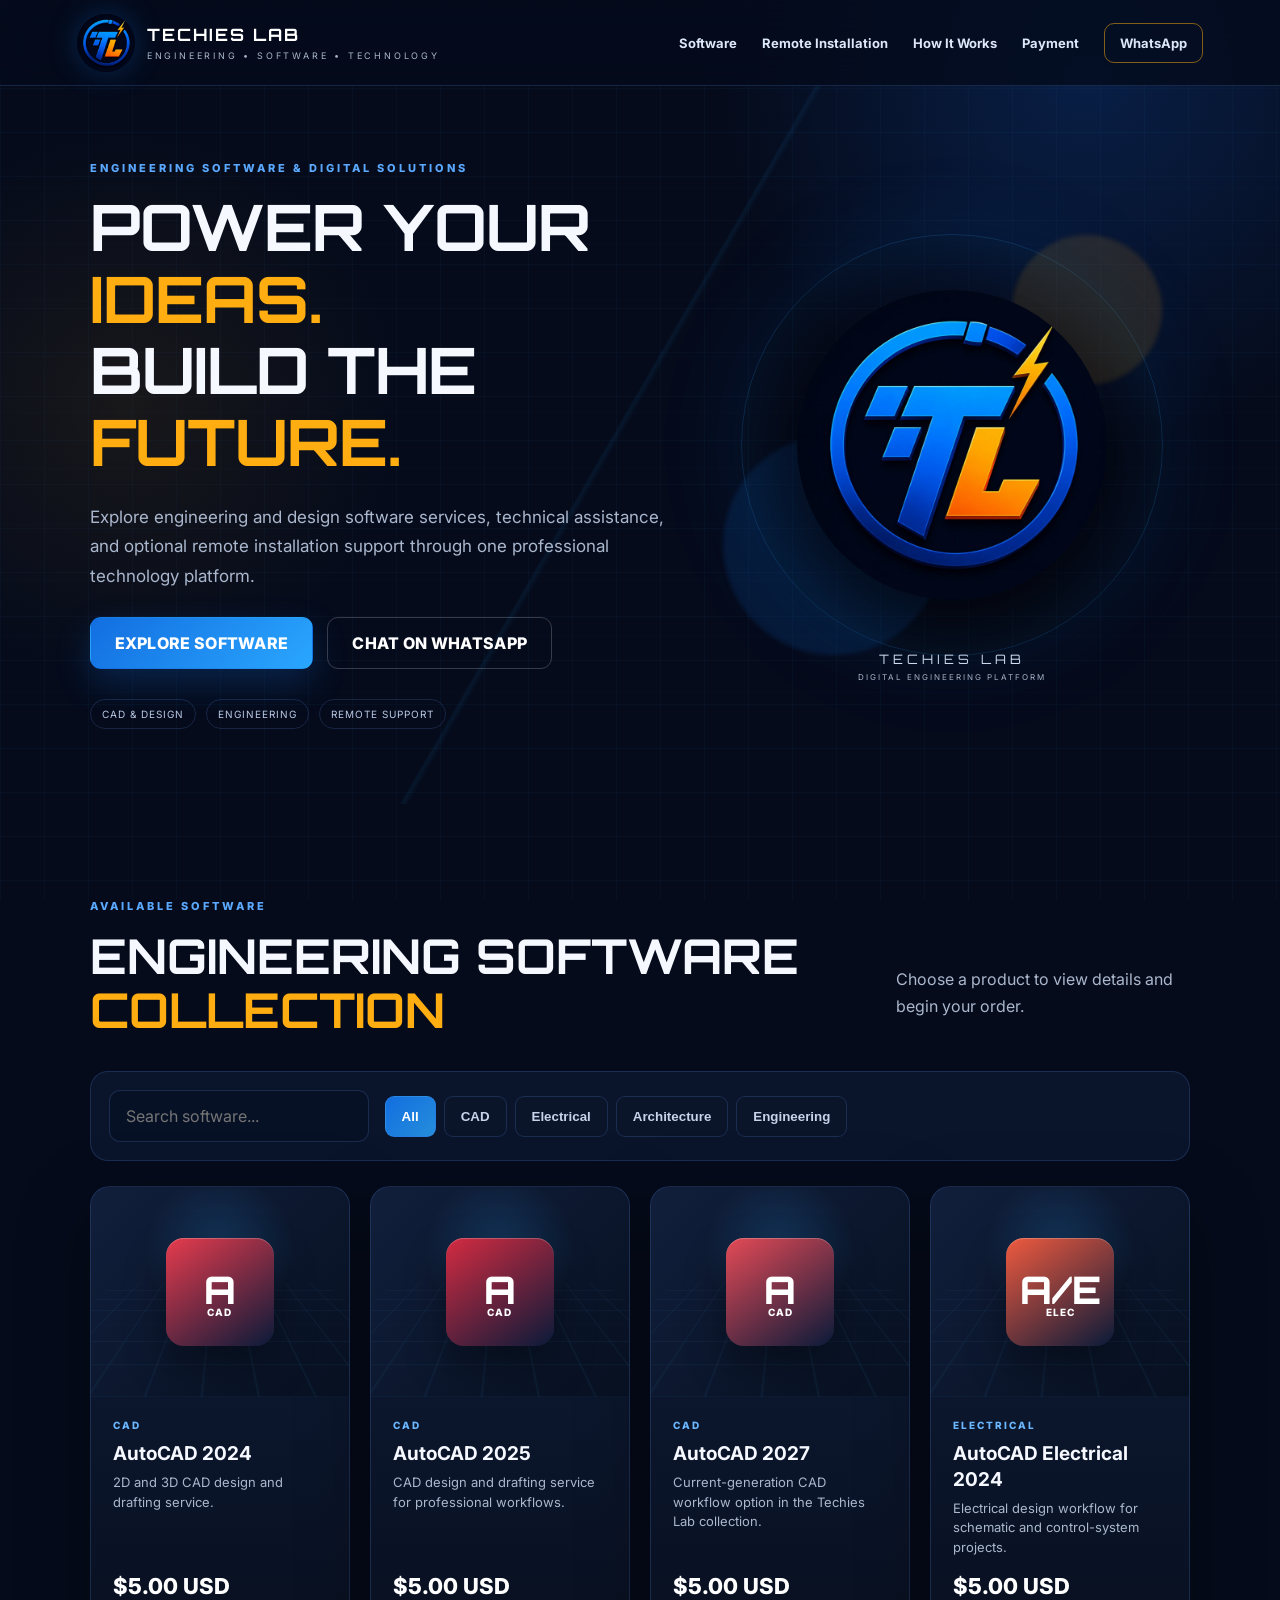
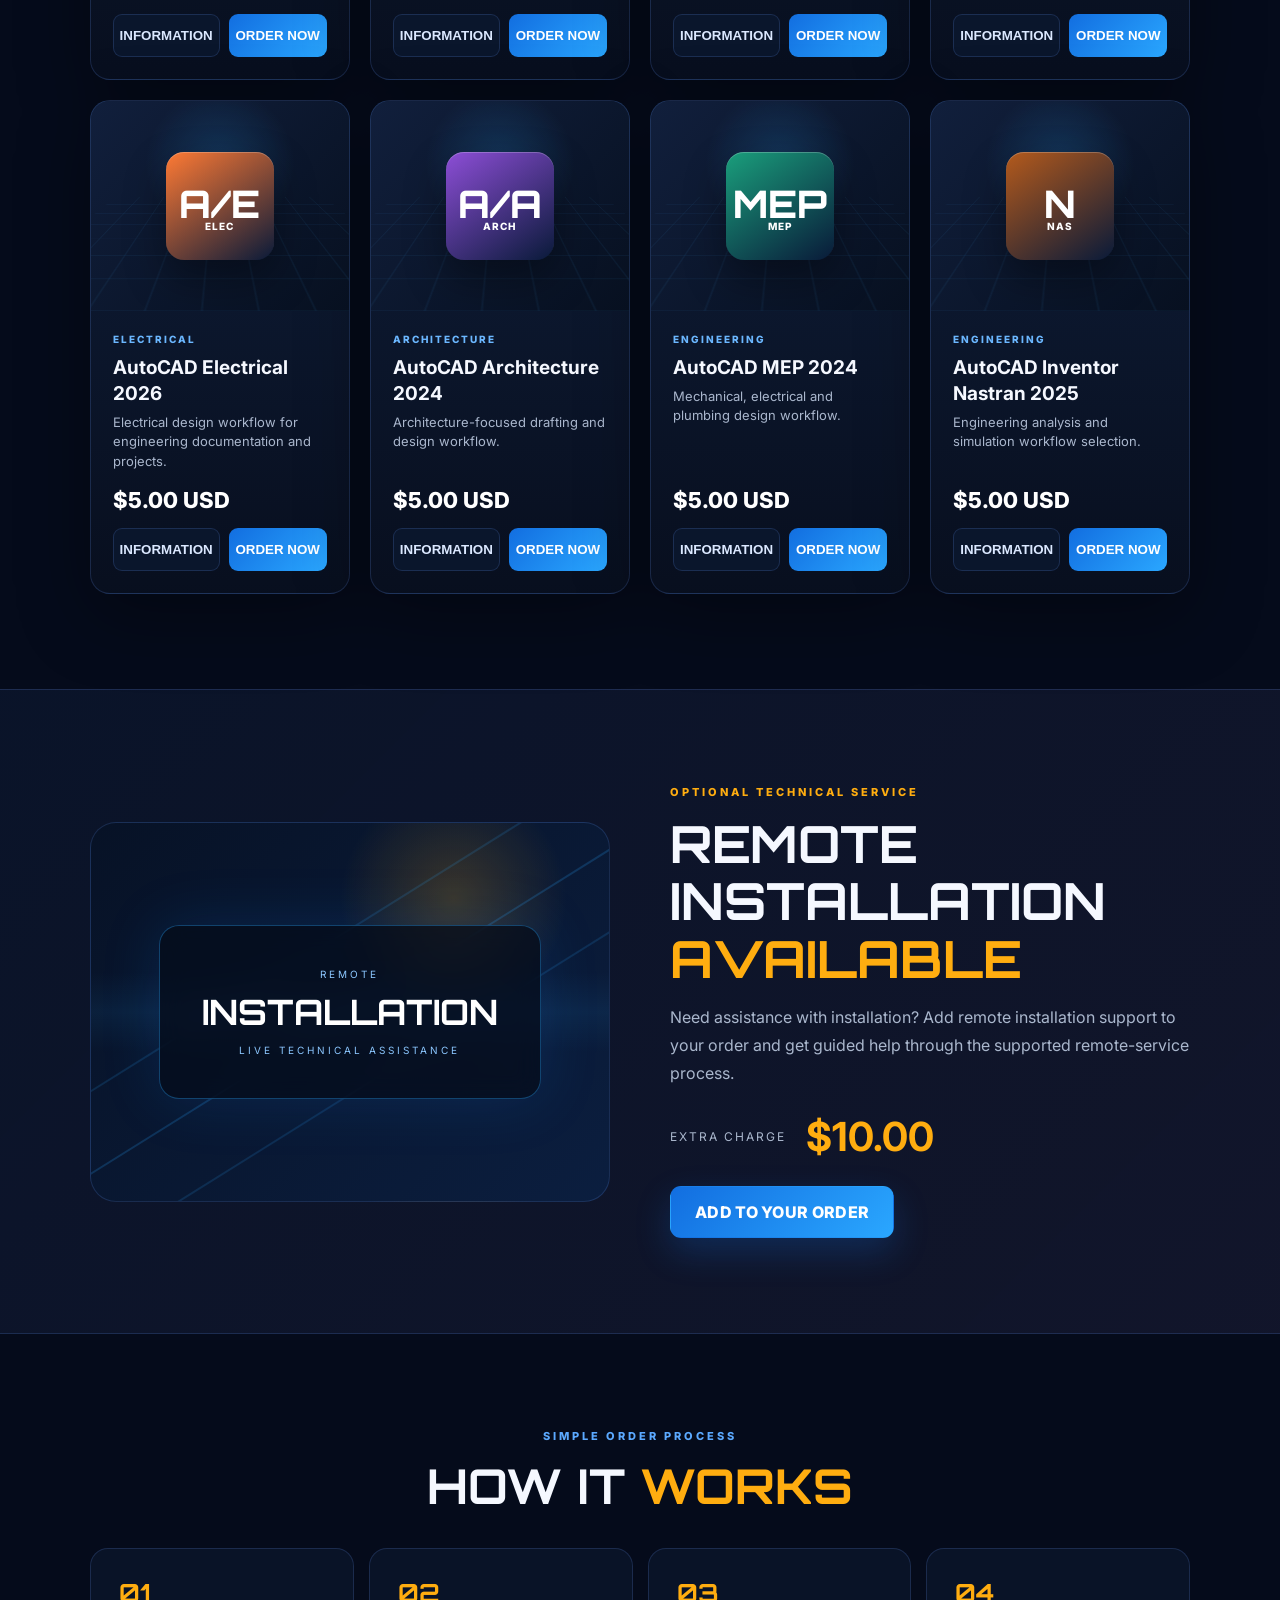
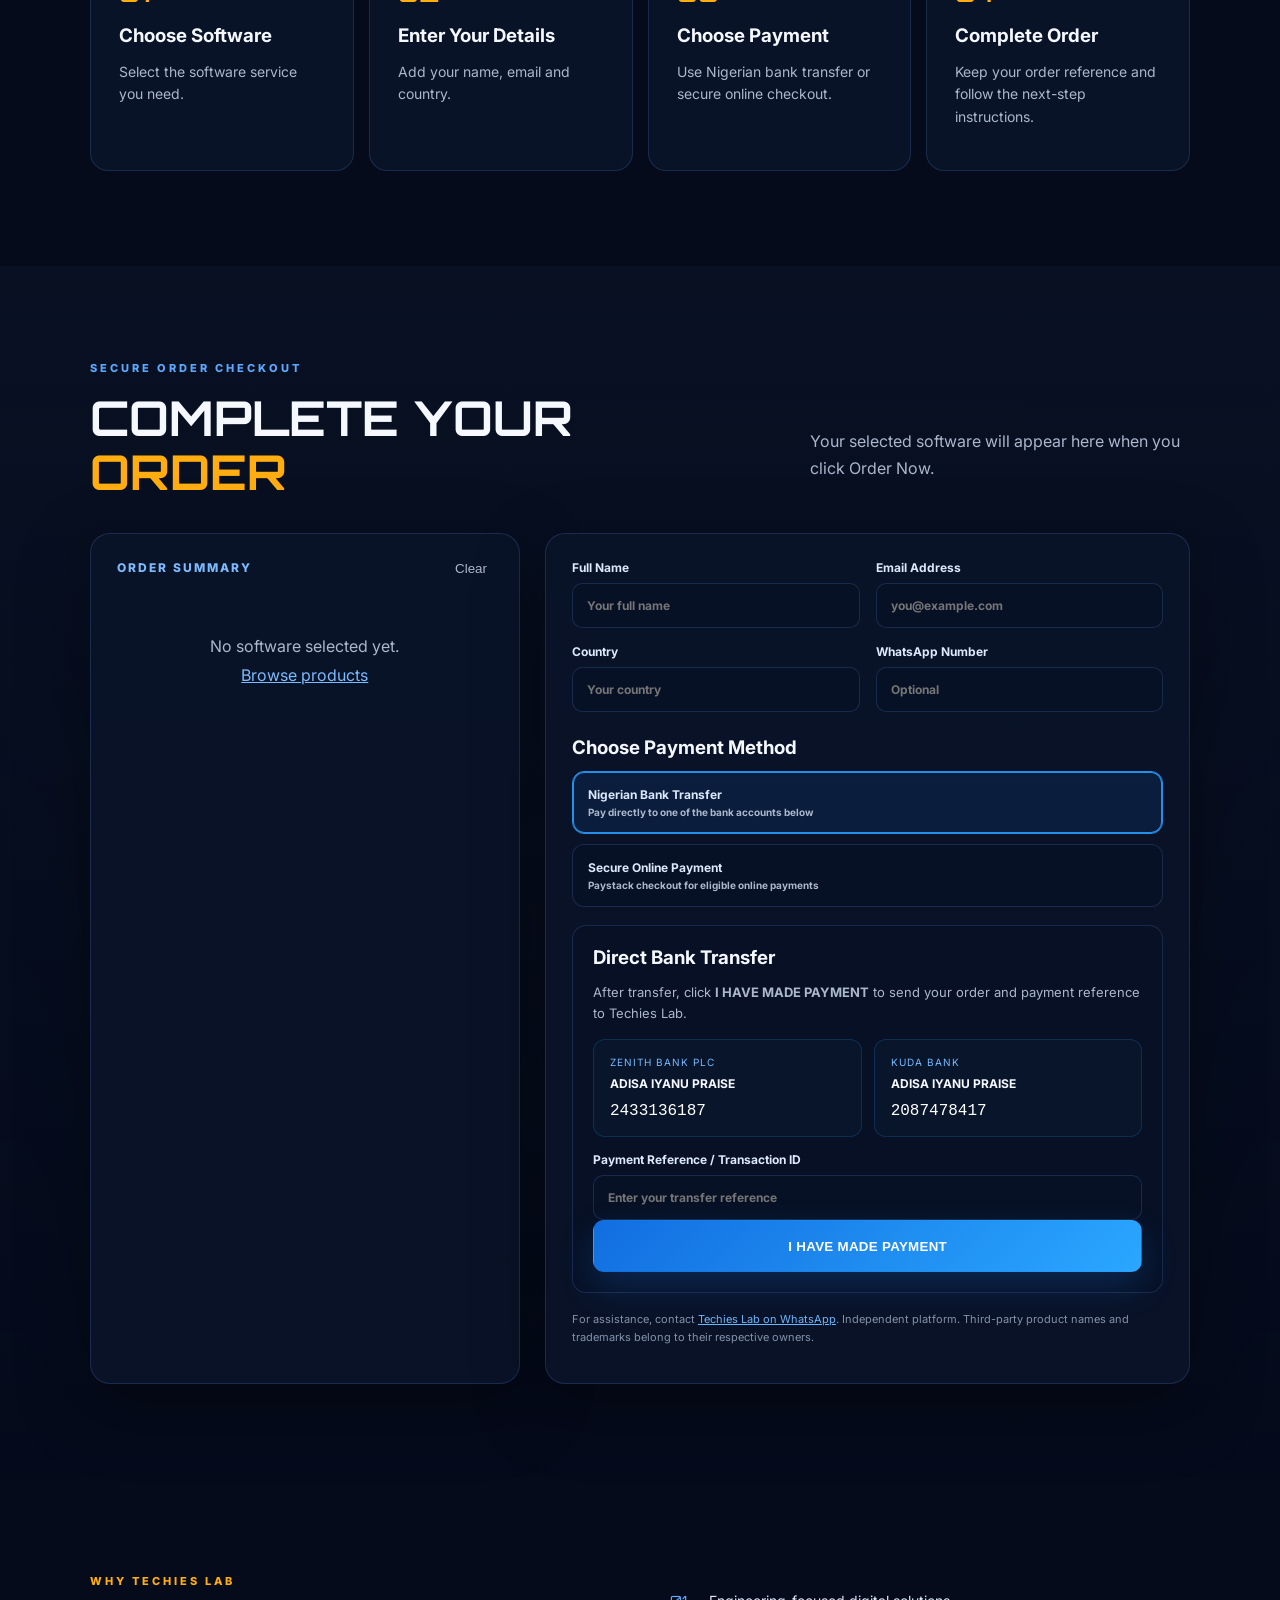
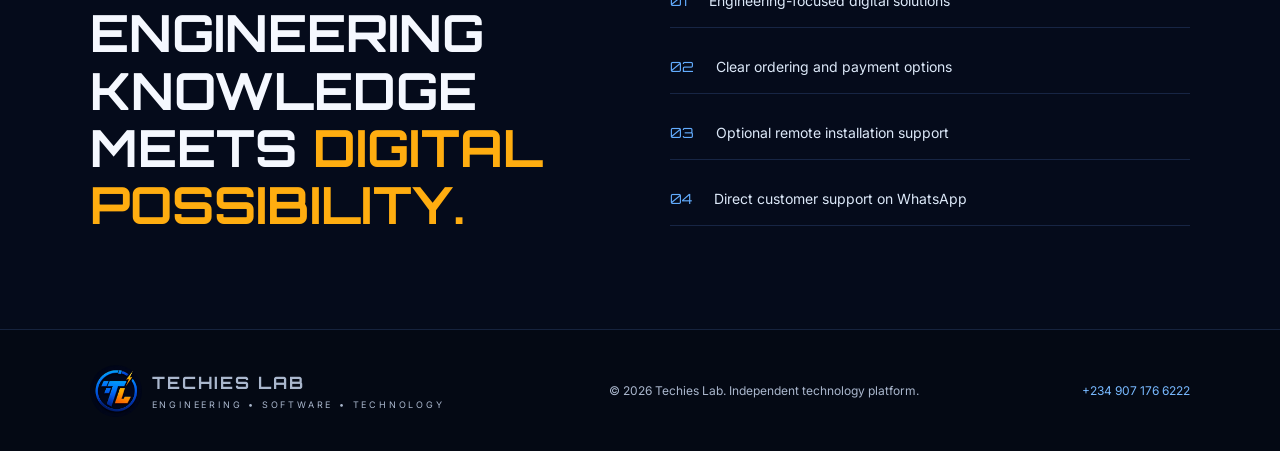
==== index.html @ 777fea08 "Add files via upload" ====
<!doctype html>
<html lang="en">
<head>
  <meta charset="utf-8" />
  <meta name="viewport" content="width=device-width, initial-scale=1" />
  <meta name="description" content="Techies Lab engineering software and digital technology services." />
  <title>Techies Lab | Engineering • Software • Technology</title>
  <link rel="preconnect" href="https://js.paystack.co" />
  <link rel="stylesheet" href="style.css" />
  <script src="https://js.paystack.co/v1/inline.js"></script>
</head>
<body>
  <div class="site-bg"></div>
  <header class="site-header" id="top">
    <a class="brand" href="#top" aria-label="Techies Lab home">
      <img src="assets/techies-lab-logo.jpg" alt="Techies Lab logo" />
      <span><strong>TECHIES LAB</strong><small>ENGINEERING • SOFTWARE • TECHNOLOGY</small></span>
    </a>
    <button class="menu-btn" aria-label="Open menu" aria-expanded="false"><span></span><span></span><span></span></button>
    <nav class="nav-links">
      <a href="#products">Software</a><a href="#remote">Remote Installation</a><a href="#how">How It Works</a><a href="#payment">Payment</a>
      <a class="nav-wa" href="https://wa.me/2349071766222" target="_blank" rel="noopener">WhatsApp</a>
    </nav>
  </header>

  <main>
    <section class="hero">
      <div class="hero-grid"></div>
      <div class="hero-copy">
        <div class="eyebrow">ENGINEERING SOFTWARE & DIGITAL SOLUTIONS</div>
        <h1>POWER YOUR <span>IDEAS.</span><br>BUILD THE <span>FUTURE.</span></h1>
        <p>Explore engineering and design software services, technical assistance, and optional remote installation support through one professional technology platform.</p>
        <div class="hero-actions"><a class="btn primary" href="#products">EXPLORE SOFTWARE</a><a class="btn ghost" href="https://wa.me/2349071766222" target="_blank" rel="noopener">CHAT ON WHATSAPP</a></div>
        <div class="hero-pills"><span>CAD & DESIGN</span><span>ENGINEERING</span><span>REMOTE SUPPORT</span></div>
      </div>
      <div class="hero-mark">
        <div class="orb orb-one"></div><div class="orb orb-two"></div>
        <img src="assets/techies-lab-logo.jpg" alt="Techies Lab emblem" />
        <div class="tech-label">TECHIES LAB<br><small>DIGITAL ENGINEERING PLATFORM</small></div>
      </div>
    </section>

    <section class="section products-section" id="products">
      <div class="section-head"><div><div class="eyebrow">AVAILABLE SOFTWARE</div><h2>ENGINEERING SOFTWARE <span>COLLECTION</span></h2></div><p>Choose a product to view details and begin your order.</p></div>
      <div class="toolbar"><input id="searchInput" type="search" placeholder="Search software..." aria-label="Search software" /><div class="filters"><button class="filter active" data-filter="all">All</button><button class="filter" data-filter="cad">CAD</button><button class="filter" data-filter="electrical">Electrical</button><button class="filter" data-filter="architecture">Architecture</button><button class="filter" data-filter="engineering">Engineering</button></div></div>
      <div class="product-grid" id="productGrid"></div>
    </section>

    <section class="remote section" id="remote">
      <div class="remote-visual"><div class="scanline"></div><div class="screen-card"><span>REMOTE</span><strong>INSTALLATION</strong><small>LIVE TECHNICAL ASSISTANCE</small></div></div>
      <div class="remote-copy"><div class="eyebrow orange">OPTIONAL TECHNICAL SERVICE</div><h2>REMOTE INSTALLATION <span>AVAILABLE</span></h2><p>Need assistance with installation? Add remote installation support to your order and get guided help through the supported remote-service process.</p><div class="price-line"><span>EXTRA CHARGE</span><strong>$10.00</strong></div><a href="#products" class="btn primary">ADD TO YOUR ORDER</a></div>
    </section>

    <section class="section how" id="how"><div class="section-head center"><div><div class="eyebrow">SIMPLE ORDER PROCESS</div><h2>HOW IT <span>WORKS</span></h2></div></div><div class="steps"><article><b>01</b><h3>Choose Software</h3><p>Select the software service you need.</p></article><article><b>02</b><h3>Enter Your Details</h3><p>Add your name, email and country.</p></article><article><b>03</b><h3>Choose Payment</h3><p>Use Nigerian bank transfer or secure online checkout.</p></article><article><b>04</b><h3>Complete Order</h3><p>Keep your order reference and follow the next-step instructions.</p></article></div></section>

    <section class="section payment" id="payment"><div class="section-head"><div><div class="eyebrow">SECURE ORDER CHECKOUT</div><h2>COMPLETE YOUR <span>ORDER</span></h2></div><p>Your selected software will appear here when you click Order Now.</p></div>
      <div class="checkout-wrap">
        <div class="checkout-summary"><div class="summary-top"><span>ORDER SUMMARY</span><button id="clearOrder">Clear</button></div><div id="emptyOrder" class="empty-order">No software selected yet.<br><a href="#products">Browse products</a></div><div id="orderDetails" hidden><h3 id="selectedProductName">—</h3><p id="selectedProductCategory">—</p><div class="summary-row"><span>Software</span><strong id="softwarePrice">$5.00</strong></div><label class="remote-check"><input type="checkbox" id="remoteInstallation" /><span><b>Add Remote Installation</b><small>Optional technical assistance</small></span><strong>+$10</strong></label><div class="summary-total"><span>TOTAL</span><strong id="totalPrice">$5.00</strong></div></div></div>
        <form class="order-form" id="orderForm"><div class="form-grid"><label>Full Name<input required id="customerName" autocomplete="name" placeholder="Your full name" /></label><label>Email Address<input required type="email" id="customerEmail" autocomplete="email" placeholder="you@example.com" /></label><label>Country<input required id="customerCountry" autocomplete="country-name" placeholder="Your country" /></label><label>WhatsApp Number<input id="customerWhatsapp" autocomplete="tel" placeholder="Optional" /></label></div><div class="payment-methods"><h3>Choose Payment Method</h3><label class="method"><input type="radio" name="paymentMethod" value="bank" checked><span class="method-box"><b>Nigerian Bank Transfer</b><small>Pay directly to one of the bank accounts below</small></span></label><label class="method"><input type="radio" name="paymentMethod" value="paystack"><span class="method-box"><b>Secure Online Payment</b><small>Paystack checkout for eligible online payments</small></span></label></div>
          <div class="bank-details" id="bankDetails"><h3>Direct Bank Transfer</h3><p>After transfer, click <b>I HAVE MADE PAYMENT</b> to send your order and payment reference to Techies Lab.</p><div class="bank-grid"><div class="bank"><span>ZENITH BANK PLC</span><strong>ADISA IYANU PRAISE</strong><code>2433136187</code></div><div class="bank"><span>KUDA BANK</span><strong>ADISA IYANU PRAISE</strong><code>2087478417</code></div></div><label>Payment Reference / Transaction ID<input id="transactionRef" placeholder="Enter your transfer reference" /></label><button class="btn primary full" type="button" id="bankPaymentBtn">I HAVE MADE PAYMENT</button></div>
          <div class="online-details" id="onlineDetails" hidden><div class="secure-note">🔒 Secure checkout powered by Paystack. Payment processing fees may be added at checkout where your Paystack configuration applies.</div><button class="btn orange-btn full" type="submit">PROCEED TO SECURE PAYMENT</button></div>
          <p class="checkout-note">For assistance, contact <a href="https://wa.me/2349071766222" target="_blank" rel="noopener">Techies Lab on WhatsApp</a>. Independent platform. Third-party product names and trademarks belong to their respective owners.</p>
        </form>
      </div>
    </section>

    <section class="section why"><div class="why-grid"><div><div class="eyebrow orange">WHY TECHIES LAB</div><h2>ENGINEERING KNOWLEDGE MEETS <span>DIGITAL POSSIBILITY.</span></h2></div><div class="why-items"><div>01 <span>Engineering-focused digital solutions</span></div><div>02 <span>Clear ordering and payment options</span></div><div>03 <span>Optional remote installation support</span></div><div>04 <span>Direct customer support on WhatsApp</span></div></div></div></section>
  </main>

  <footer><div class="footer-brand"><img src="assets/techies-lab-logo.jpg" alt="Techies Lab logo"><div><strong>TECHIES LAB</strong><small>ENGINEERING • SOFTWARE • TECHNOLOGY</small></div></div><p>© <span id="year"></span> Techies Lab. Independent technology platform.</p><a href="https://wa.me/2349071766222" target="_blank" rel="noopener">+234 907 176 6222</a></footer>

  <div class="modal" id="infoModal" aria-hidden="true"><div class="modal-card"><button class="modal-close" id="closeModal">×</button><div class="modal-badge" id="modalBadge"></div><div class="eyebrow" id="modalCategory"></div><h2 id="modalTitle"></h2><p id="modalDescription"></p><ul id="modalFeatures"></ul><div class="modal-price"><span>PRICE</span><strong>$5.00</strong></div><button class="btn primary full" id="modalOrderBtn">ORDER THIS SOFTWARE</button></div></div>
  <script src="script.js"></script>
</body>
</html>
---- style.css ----
@import url('https://fonts.googleapis.com/css2?family=Orbitron:wght@500;600;700;800&family=Inter:wght@400;500;600;700;800&display=swap');
:root{--bg:#050b1b;--panel:#0b1429;--panel2:#101c35;--line:rgba(105,156,255,.18);--blue:#167df5;--cyan:#2aa7ff;--orange:#ffad10;--text:#f5f8ff;--muted:#aab7cd;--green:#16a96b;--shadow:0 22px 70px rgba(0,0,0,.35)}*{box-sizing:border-box}html{scroll-behavior:smooth}body{margin:0;background:var(--bg);color:var(--text);font-family:Inter,Arial,sans-serif}.site-bg{position:fixed;inset:0;z-index:-2;background:radial-gradient(circle at 85% 8%,rgba(21,102,225,.22),transparent 27%),radial-gradient(circle at 10% 45%,rgba(255,173,16,.08),transparent 22%),#050b1b}.site-bg:after{content:"";position:absolute;inset:0;background-image:linear-gradient(rgba(42,167,255,.035) 1px,transparent 1px),linear-gradient(90deg,rgba(42,167,255,.035) 1px,transparent 1px);background-size:44px 44px}.site-header{height:86px;padding:0 6vw;display:flex;align-items:center;justify-content:space-between;border-bottom:1px solid var(--line);background:rgba(5,11,27,.78);backdrop-filter:blur(18px);position:sticky;top:0;z-index:20}.brand{display:flex;gap:12px;align-items:center;text-decoration:none;color:#fff}.brand img{width:58px;height:58px;object-fit:cover;border-radius:50%;box-shadow:0 0 30px rgba(22,125,245,.25)}.brand span{display:flex;flex-direction:column;gap:5px}.brand strong,.footer-brand strong{font-family:Orbitron,sans-serif;letter-spacing:2px;font-size:17px}.brand small,.footer-brand small{font-size:9px;letter-spacing:2.8px;color:var(--muted)}.nav-links{display:flex;gap:25px;align-items:center}.nav-links a{color:#dce7f9;text-decoration:none;font-size:13px;font-weight:700}.nav-wa{padding:11px 15px;border:1px solid rgba(255,173,16,.5);border-radius:10px}.menu-btn{display:none;background:none;border:0}.menu-btn span{display:block;width:28px;height:2px;background:#fff;margin:5px}.hero{min-height:670px;padding:75px 7vw;display:grid;grid-template-columns:1.1fr .9fr;align-items:center;gap:40px;position:relative;overflow:hidden}.hero-grid{position:absolute;inset:0;background:linear-gradient(120deg,transparent 0 48%,rgba(42,167,255,.08) 48.2%,transparent 48.6%),repeating-linear-gradient(0deg,transparent 0 55px,rgba(42,167,255,.045) 56px)}.hero-copy,.hero-mark{position:relative;z-index:1}.eyebrow{color:#5ba9ff;font-size:11px;letter-spacing:3px;font-weight:800;margin-bottom:16px}.eyebrow.orange{color:var(--orange)}h1,h2,h3{margin:0}h1,h2{font-family:Orbitron,sans-serif;line-height:1.12}h1{font-size:clamp(40px,5vw,72px);letter-spacing:-1px}h1 span,h2 span{color:var(--orange)}.hero-copy>p{max-width:640px;color:var(--muted);font-size:17px;line-height:1.75;margin:25px 0}.hero-actions{display:flex;gap:14px;flex-wrap:wrap}.btn{display:inline-flex;justify-content:center;align-items:center;min-height:52px;padding:0 24px;border-radius:11px;border:1px solid transparent;text-decoration:none;color:#fff;font-weight:800;letter-spacing:.3px;cursor:pointer;background:transparent}.primary{background:linear-gradient(135deg,#126ee0,#2aa7ff);box-shadow:0 14px 35px rgba(22,125,245,.22)}.ghost{border-color:rgba(255,255,255,.2)}.orange-btn{background:linear-gradient(135deg,#f48b00,#ffbc28);color:#131313}.full{width:100%}.hero-pills{display:flex;gap:10px;flex-wrap:wrap;margin-top:30px}.hero-pills span{border:1px solid var(--line);padding:8px 11px;border-radius:999px;font-size:10px;letter-spacing:1px;color:#b9c9e5}.hero-mark{height:500px;display:grid;place-items:center}.hero-mark:before{content:"";position:absolute;width:420px;height:420px;border-radius:50%;border:1px solid rgba(42,167,255,.2);box-shadow:inset 0 0 80px rgba(42,167,255,.08),0 0 90px rgba(22,125,245,.12)}.hero-mark img{width:310px;height:310px;border-radius:50%;object-fit:cover;position:relative;z-index:2;box-shadow:0 25px 80px rgba(0,0,0,.6)}.tech-label{position:absolute;bottom:12px;text-align:center;font-family:Orbitron;letter-spacing:4px;font-size:13px;color:#dce9ff}.tech-label small{font-family:Inter;letter-spacing:2px;color:var(--muted);font-size:8px}.orb{position:absolute;border-radius:50%;filter:blur(2px)}.orb-one{width:150px;height:150px;background:rgba(255,173,16,.12);right:6%;top:8%}.orb-two{width:220px;height:220px;background:rgba(22,125,245,.13);left:2%;bottom:8%}.section{padding:95px 7vw}.section-head{display:flex;justify-content:space-between;gap:30px;align-items:end;margin-bottom:35px}.section-head h2{font-size:clamp(28px,4vw,48px)}.section-head p{max-width:380px;color:var(--muted);line-height:1.7}.section-head.center{justify-content:center;text-align:center}.toolbar{background:rgba(13,25,49,.75);border:1px solid var(--line);padding:18px;border-radius:18px;display:flex;gap:16px;align-items:center;margin-bottom:25px}.toolbar input{width:260px;max-width:100%;background:#071125;border:1px solid var(--line);color:#fff;border-radius:11px;padding:15px 16px;font:inherit}.filters{display:flex;gap:8px;flex-wrap:wrap}.filter{border:1px solid var(--line);background:#0a152a;color:#c7d3e8;border-radius:9px;padding:12px 16px;font-weight:700;cursor:pointer}.filter.active{background:linear-gradient(135deg,#126ee0,#258edb);color:#fff}.product-grid{display:grid;grid-template-columns:repeat(4,minmax(0,1fr));gap:20px}.product-card{min-height:420px;background:linear-gradient(180deg,rgba(15,30,58,.96),rgba(8,15,31,.98));border:1px solid var(--line);border-radius:20px;overflow:hidden;box-shadow:var(--shadow);display:flex;flex-direction:column;transition:.25s transform,.25s border-color}.product-card:hover{transform:translateY(-7px);border-color:rgba(42,167,255,.45)}.product-visual{height:210px;position:relative;display:grid;place-items:center;overflow:hidden;background:radial-gradient(circle at 50% 30%,rgba(42,167,255,.2),transparent 38%),linear-gradient(135deg,#111f3c,#071020)}.product-visual:before{content:"";position:absolute;inset:0;background:linear-gradient(transparent 95%,rgba(42,167,255,.08) 96%),linear-gradient(90deg,transparent 95%,rgba(42,167,255,.08) 96%);background-size:30px 30px;transform:perspective(250px) rotateX(58deg) scale(1.5);transform-origin:center 80%;opacity:.8}.product-badge{position:relative;z-index:1;width:108px;height:108px;border-radius:18px;display:grid;place-items:center;text-align:center;color:white;background:linear-gradient(145deg,var(--accent,#287bd9),#091a39);box-shadow:0 18px 40px rgba(0,0,0,.35),inset 0 1px rgba(255,255,255,.22);font-family:Orbitron;font-weight:800;font-size:38px}.product-badge small{display:block;font-family:Inter;font-size:10px;letter-spacing:1px;margin-top:-7px}.product-body{padding:22px;display:flex;flex-direction:column;flex:1}.product-category{font-size:10px;color:#6bb7ff;font-weight:800;letter-spacing:2px}.product-body h3{font-size:19px;margin:10px 0 6px;line-height:1.35}.product-body p{color:var(--muted);font-size:13px;line-height:1.5;min-height:40px;margin:0 0 16px}.product-bottom{margin-top:auto}.price{font-size:22px;font-weight:800;color:#fff;margin-bottom:15px}.card-actions{display:grid;grid-template-columns:1fr 1fr;gap:9px}.card-actions button{min-height:43px;border-radius:9px;font-weight:800;cursor:pointer}.info-btn{border:1px solid var(--line);background:#0a162c;color:#dbe8ff}.order-btn{border:0;background:linear-gradient(135deg,#126ee0,#2aa7ff);color:#fff}.remote{display:grid;grid-template-columns:1fr 1fr;gap:60px;align-items:center;background:linear-gradient(135deg,rgba(10,20,42,.98),rgba(19,23,44,.92));border-top:1px solid var(--line);border-bottom:1px solid var(--line)}.remote-visual{height:380px;border:1px solid var(--line);border-radius:26px;background:radial-gradient(circle at 70% 20%,rgba(255,173,16,.2),transparent 24%),linear-gradient(135deg,#071226,#0b1e3f);position:relative;display:grid;place-items:center;overflow:hidden}.remote-visual:before{content:"";position:absolute;width:160%;height:2px;background:rgba(42,167,255,.2);transform:rotate(-32deg);box-shadow:0 70px 0 rgba(42,167,255,.15),0 -70px 0 rgba(42,167,255,.15)}.scanline{position:absolute;width:100%;height:80px;background:linear-gradient(transparent,rgba(42,167,255,.08),transparent);animation:scan 4s linear infinite}.screen-card{position:relative;z-index:1;border:1px solid rgba(42,167,255,.35);background:rgba(5,12,27,.7);backdrop-filter:blur(12px);padding:42px;text-align:center;border-radius:20px;box-shadow:0 0 60px rgba(22,125,245,.15)}.screen-card span,.screen-card small{display:block;color:#8cc7ff;letter-spacing:3px;font-size:10px}.screen-card strong{display:block;font-family:Orbitron;font-size:35px;color:#fff;margin:10px 0}.remote-copy h2{font-size:clamp(32px,4vw,54px)}.remote-copy p{color:var(--muted);line-height:1.75;font-size:16px}.price-line{display:flex;align-items:center;gap:20px;margin:25px 0}.price-line span{color:var(--muted);font-size:12px;letter-spacing:2px}.price-line strong{font-size:40px;color:var(--orange)}.steps{display:grid;grid-template-columns:repeat(4,1fr);gap:15px}.steps article{padding:28px;border:1px solid var(--line);background:rgba(12,23,45,.7);border-radius:18px}.steps b{font-family:Orbitron;color:var(--orange);font-size:25px}.steps h3{margin:16px 0 8px}.steps p{color:var(--muted);font-size:14px;line-height:1.6}.payment{background:linear-gradient(180deg,rgba(9,18,37,.8),rgba(5,11,27,.2))}.checkout-wrap{display:grid;grid-template-columns:.8fr 1.2fr;gap:25px}.checkout-summary,.order-form{background:rgba(10,21,42,.9);border:1px solid var(--line);border-radius:20px;padding:26px;box-shadow:var(--shadow)}.summary-top{display:flex;justify-content:space-between;color:#7cbaff;font-weight:800;font-size:12px;letter-spacing:2px}.summary-top button{background:none;border:0;color:var(--muted);cursor:pointer}.empty-order{padding:55px 0;text-align:center;color:var(--muted);line-height:1.8}.empty-order a{color:#7dbbff}.checkout-summary h3{font-size:23px;margin:24px 0 6px}.checkout-summary>div>p{color:var(--muted);margin-top:0}.summary-row,.summary-total{display:flex;justify-content:space-between;padding:17px 0;border-bottom:1px solid var(--line)}.remote-check{display:grid;grid-template-columns:22px 1fr auto;gap:12px;align-items:center;padding:17px 0;border-bottom:1px solid var(--line);cursor:pointer}.remote-check input{accent-color:var(--blue);width:18px;height:18px}.remote-check small{display:block;color:var(--muted);font-size:11px;margin-top:4px}.summary-total{border-bottom:0;font-family:Orbitron;margin-top:5px}.summary-total strong{font-size:25px;color:var(--orange)}.form-grid{display:grid;grid-template-columns:1fr 1fr;gap:16px}.order-form label{display:block;font-weight:700;font-size:12px;color:#dce8fc}.order-form input{display:block;width:100%;margin-top:8px;background:#071125;border:1px solid var(--line);border-radius:10px;padding:14px;color:#fff;font:inherit}.payment-methods{margin-top:24px}.payment-methods h3,.bank-details h3{margin-bottom:12px}.method{margin-bottom:10px;cursor:pointer}.method input{display:none}.method-box{display:block;border:1px solid var(--line);background:#071125;border-radius:12px;padding:15px}.method-box b{display:block}.method-box small{color:var(--muted);display:block;margin-top:4px}.method input:checked+.method-box{border-color:#258fe9;box-shadow:0 0 0 1px #258fe9 inset;background:rgba(22,125,245,.1)}.bank-details,.online-details{margin-top:18px;padding:20px;border:1px solid var(--line);background:rgba(7,17,37,.75);border-radius:14px}.bank-details p{color:var(--muted);font-size:13px;line-height:1.6}.bank-grid{display:grid;grid-template-columns:1fr 1fr;gap:12px;margin:15px 0}.bank{border:1px solid rgba(42,167,255,.18);padding:16px;border-radius:12px;background:#09152b}.bank span{display:block;color:#75b8ff;font-size:10px;letter-spacing:1px}.bank strong{display:block;margin:8px 0;font-size:12px}.bank code{color:#fff;font-size:16px}.secure-note{color:#bcd1ed;line-height:1.6;font-size:13px;margin-bottom:16px}.checkout-note{color:#8292aa;font-size:11px;line-height:1.6;margin-top:18px}.checkout-note a{color:#6bb7ff}.why-grid{display:grid;grid-template-columns:1fr 1fr;gap:60px;align-items:start}.why-grid h2{font-size:clamp(32px,4vw,54px)}.why-items{display:grid;gap:12px}.why-items div{border-bottom:1px solid var(--line);padding:18px 0;color:#63adff;font-family:Orbitron;font-size:14px}.why-items span{color:#dce8f8;font-family:Inter;margin-left:18px}footer{padding:35px 7vw;border-top:1px solid var(--line);display:flex;justify-content:space-between;align-items:center;gap:20px;background:#040914;color:var(--muted);font-size:12px}.footer-brand{display:flex;gap:10px;align-items:center}.footer-brand img{width:52px;height:52px;border-radius:50%;object-fit:cover}.footer-brand div{display:flex;flex-direction:column;gap:6px}.footer-brand a,footer>a{color:#78b9ff;text-decoration:none}.modal{position:fixed;inset:0;background:rgba(0,0,0,.72);display:none;place-items:center;padding:20px;z-index:50}.modal.open{display:grid}.modal-card{max-width:620px;width:100%;max-height:90vh;overflow:auto;background:linear-gradient(180deg,#101e3a,#081226);border:1px solid rgba(72,154,255,.35);border-radius:24px;padding:32px;position:relative;box-shadow:0 35px 100px rgba(0,0,0,.55)}.modal-close{position:absolute;right:15px;top:10px;background:none;border:0;color:#fff;font-size:32px;cursor:pointer}.modal-badge{width:100px;height:100px;border-radius:18px;display:grid;place-items:center;background:linear-gradient(145deg,#287bd9,#091a39);font-family:Orbitron;font-size:34px;margin-bottom:20px}.modal-card p{color:var(--muted);line-height:1.75}.modal-card ul{color:#d8e6fa;line-height:2}.modal-price{display:flex;justify-content:space-between;align-items:center;border-top:1px solid var(--line);padding:20px 0;margin-top:18px}.modal-price span{color:var(--muted);font-size:11px;letter-spacing:2px}.modal-price strong{font-family:Orbitron;font-size:28px;color:var(--orange)}@keyframes scan{from{transform:translateY(-200%)}to{transform:translateY(600%)}}@media(max-width:1050px){.product-grid{grid-template-columns:repeat(3,1fr)}.hero{grid-template-columns:1fr}.hero-mark{height:390px}.checkout-wrap{grid-template-columns:1fr}.hero-copy{text-align:center}.hero-actions,.hero-pills{justify-content:center}}@media(max-width:760px){.site-header{padding:0 20px;height:76px}.nav-links{display:none;position:absolute;top:76px;left:0;right:0;background:#081124;padding:20px;flex-direction:column;align-items:stretch;border-bottom:1px solid var(--line)}.nav-links.open{display:flex}.menu-btn{display:block}.brand img{width:48px;height:48px}.brand strong{font-size:14px}.brand small{font-size:7px;letter-spacing:1.5px}.hero,.section{padding-left:20px;padding-right:20px}.hero{padding-top:55px;min-height:auto}.hero-mark{height:330px}.hero-mark:before{width:300px;height:300px}.hero-mark img{width:220px;height:220px}.section-head,.remote,.why-grid{display:block}.section-head p{margin-top:18px}.toolbar{display:block}.toolbar input{width:100%;margin-bottom:12px}.product-grid{grid-template-columns:1fr}.remote-copy{margin-top:35px}.steps{grid-template-columns:1fr 1fr}.form-grid,.bank-grid{grid-template-columns:1fr}.checkout-summary,.order-form{padding:20px}footer{display:block;text-align:center}.footer-brand{justify-content:center;margin-bottom:18px}.footer-brand+ p{margin:16px 0}.card-actions{grid-template-columns:1fr}.product-card{min-height:400px}}@media(max-width:440px){.steps{grid-template-columns:1fr}.hero-actions .btn{width:100%}h1{font-size:38px}.hero-mark{height:290px}.hero-mark img{width:190px;height:190px}}
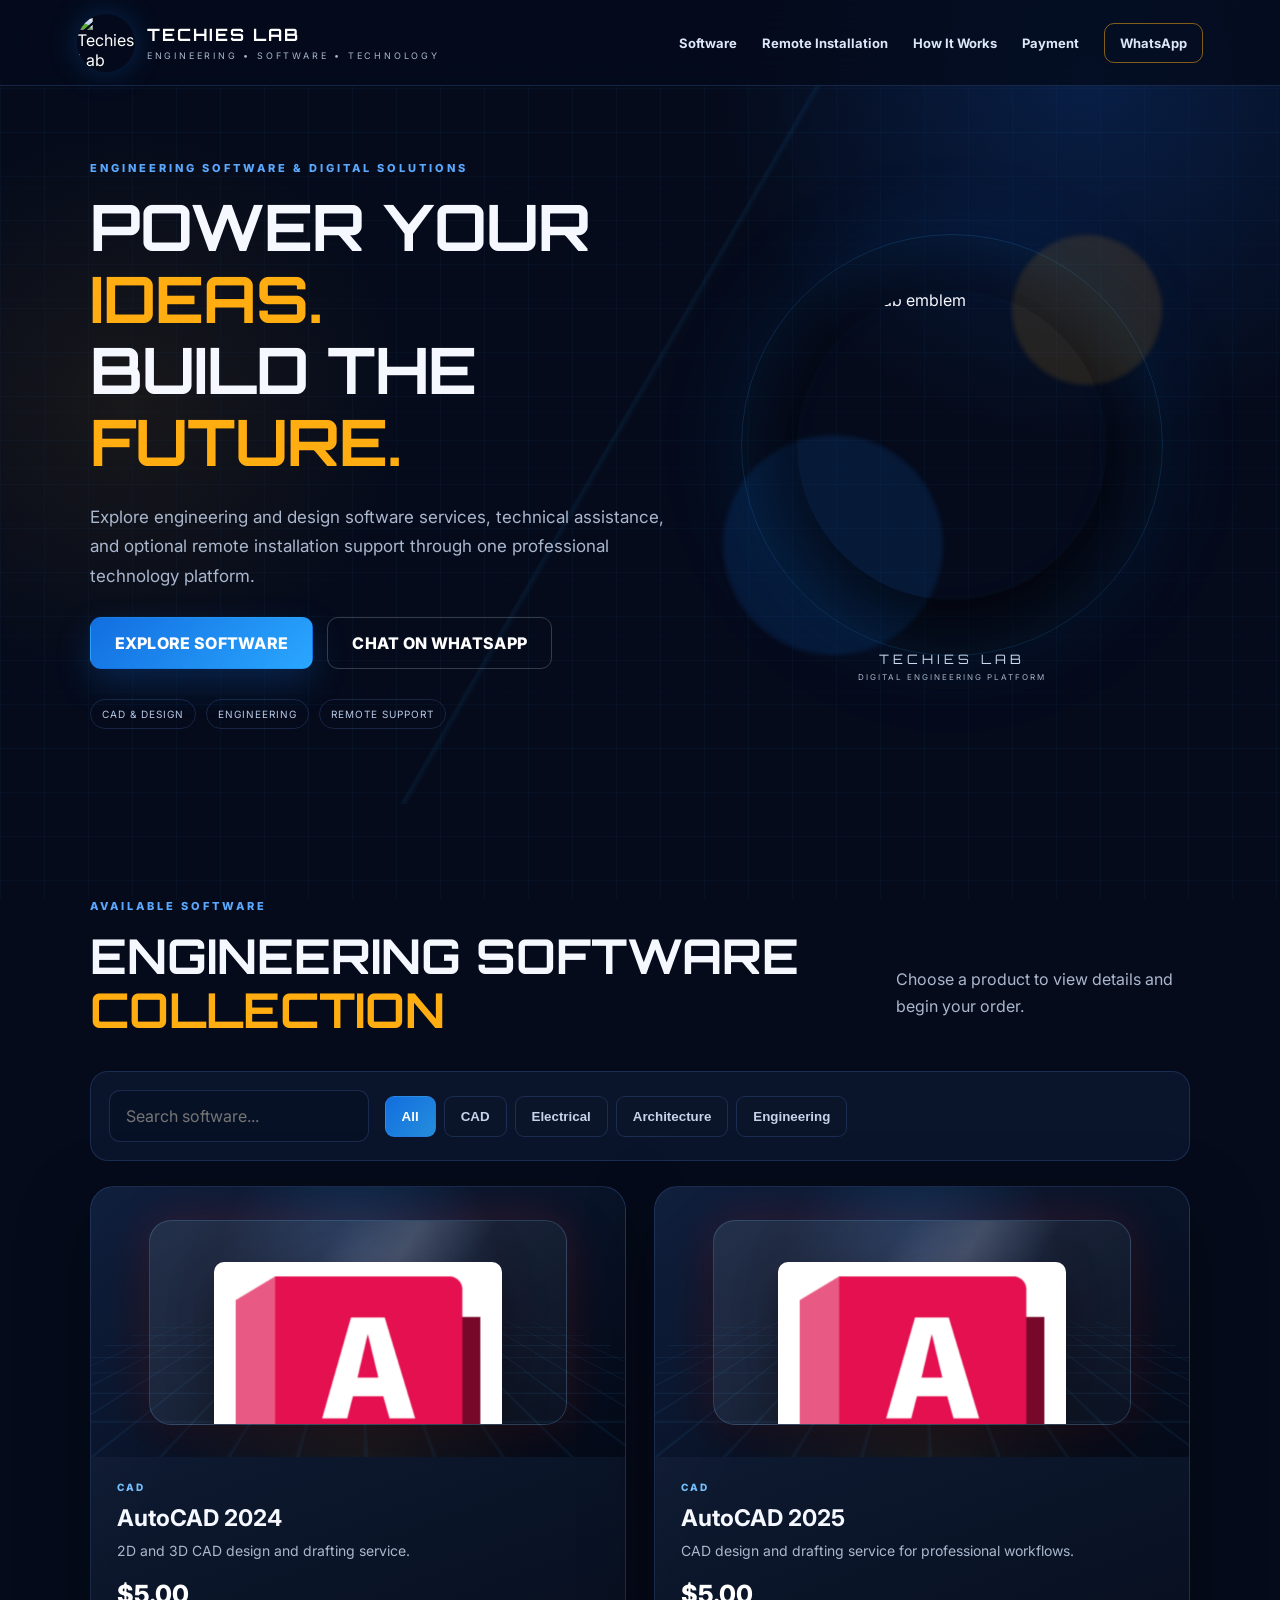
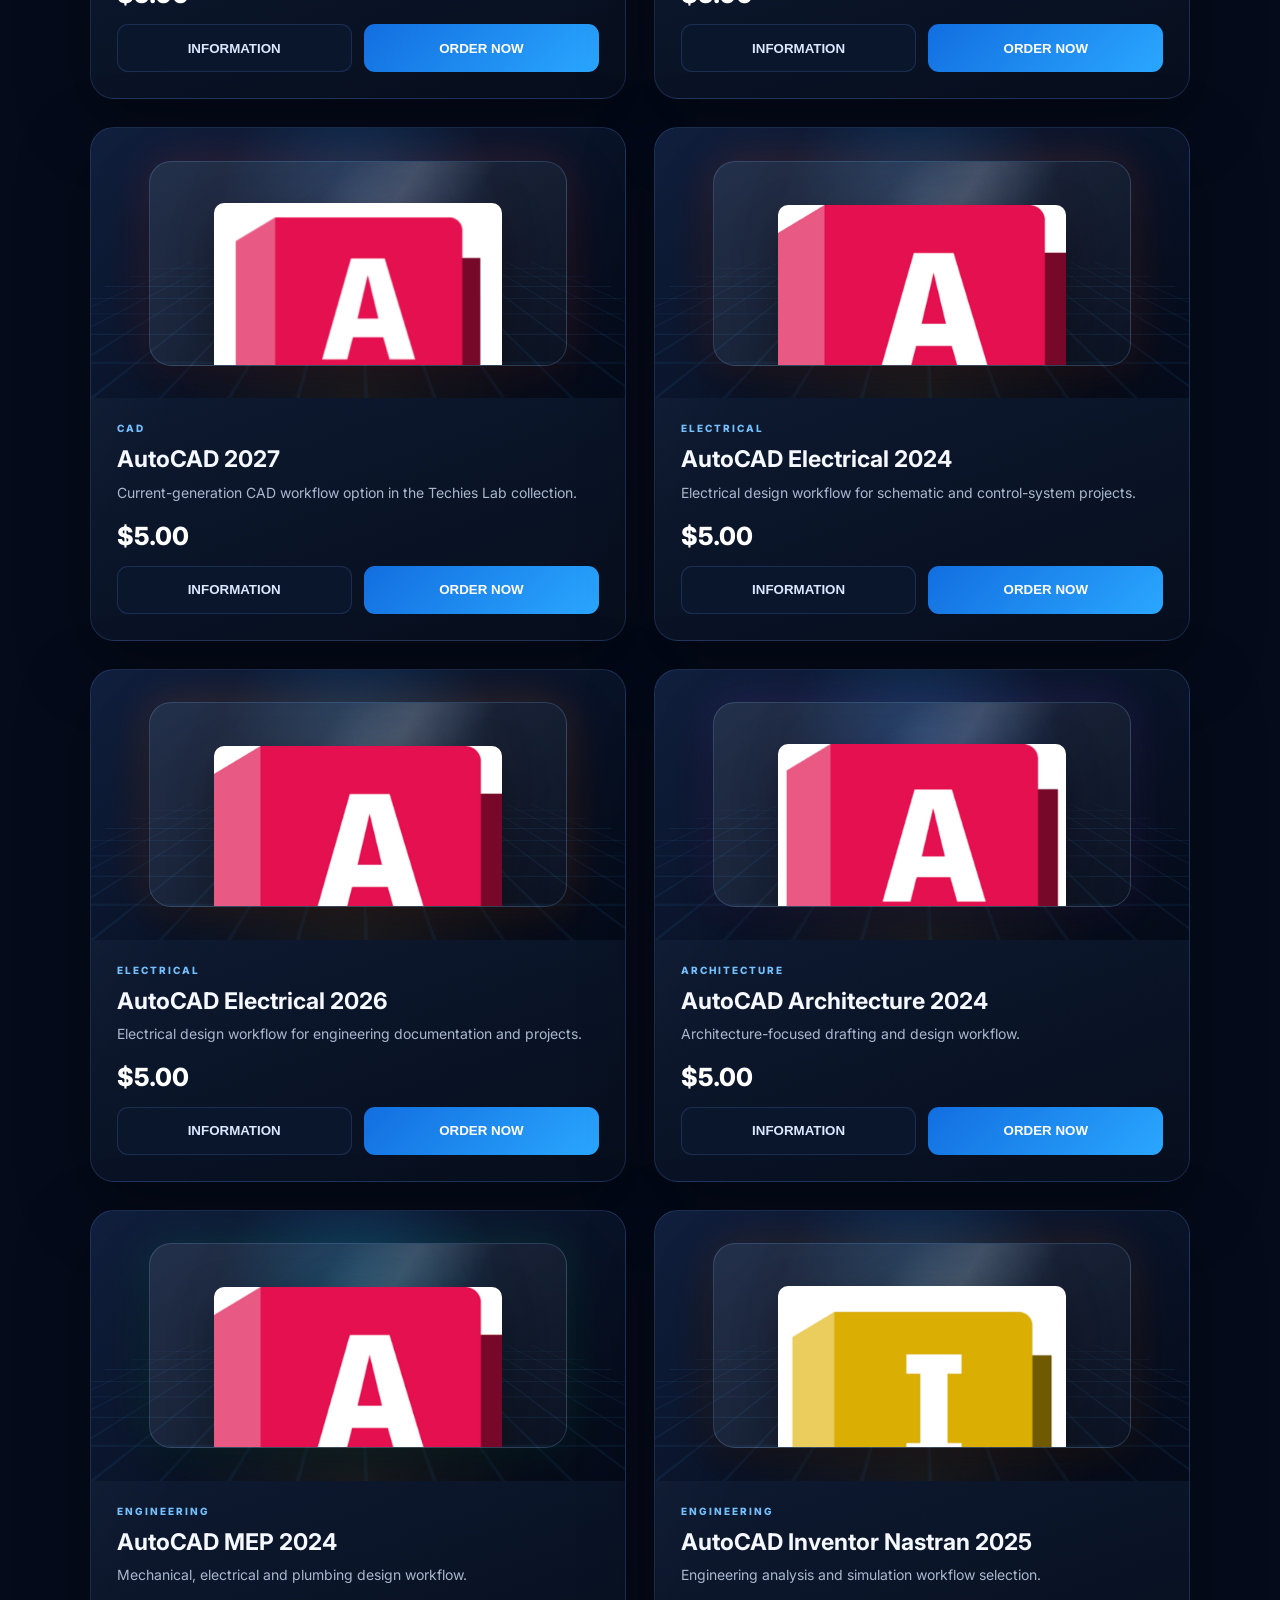
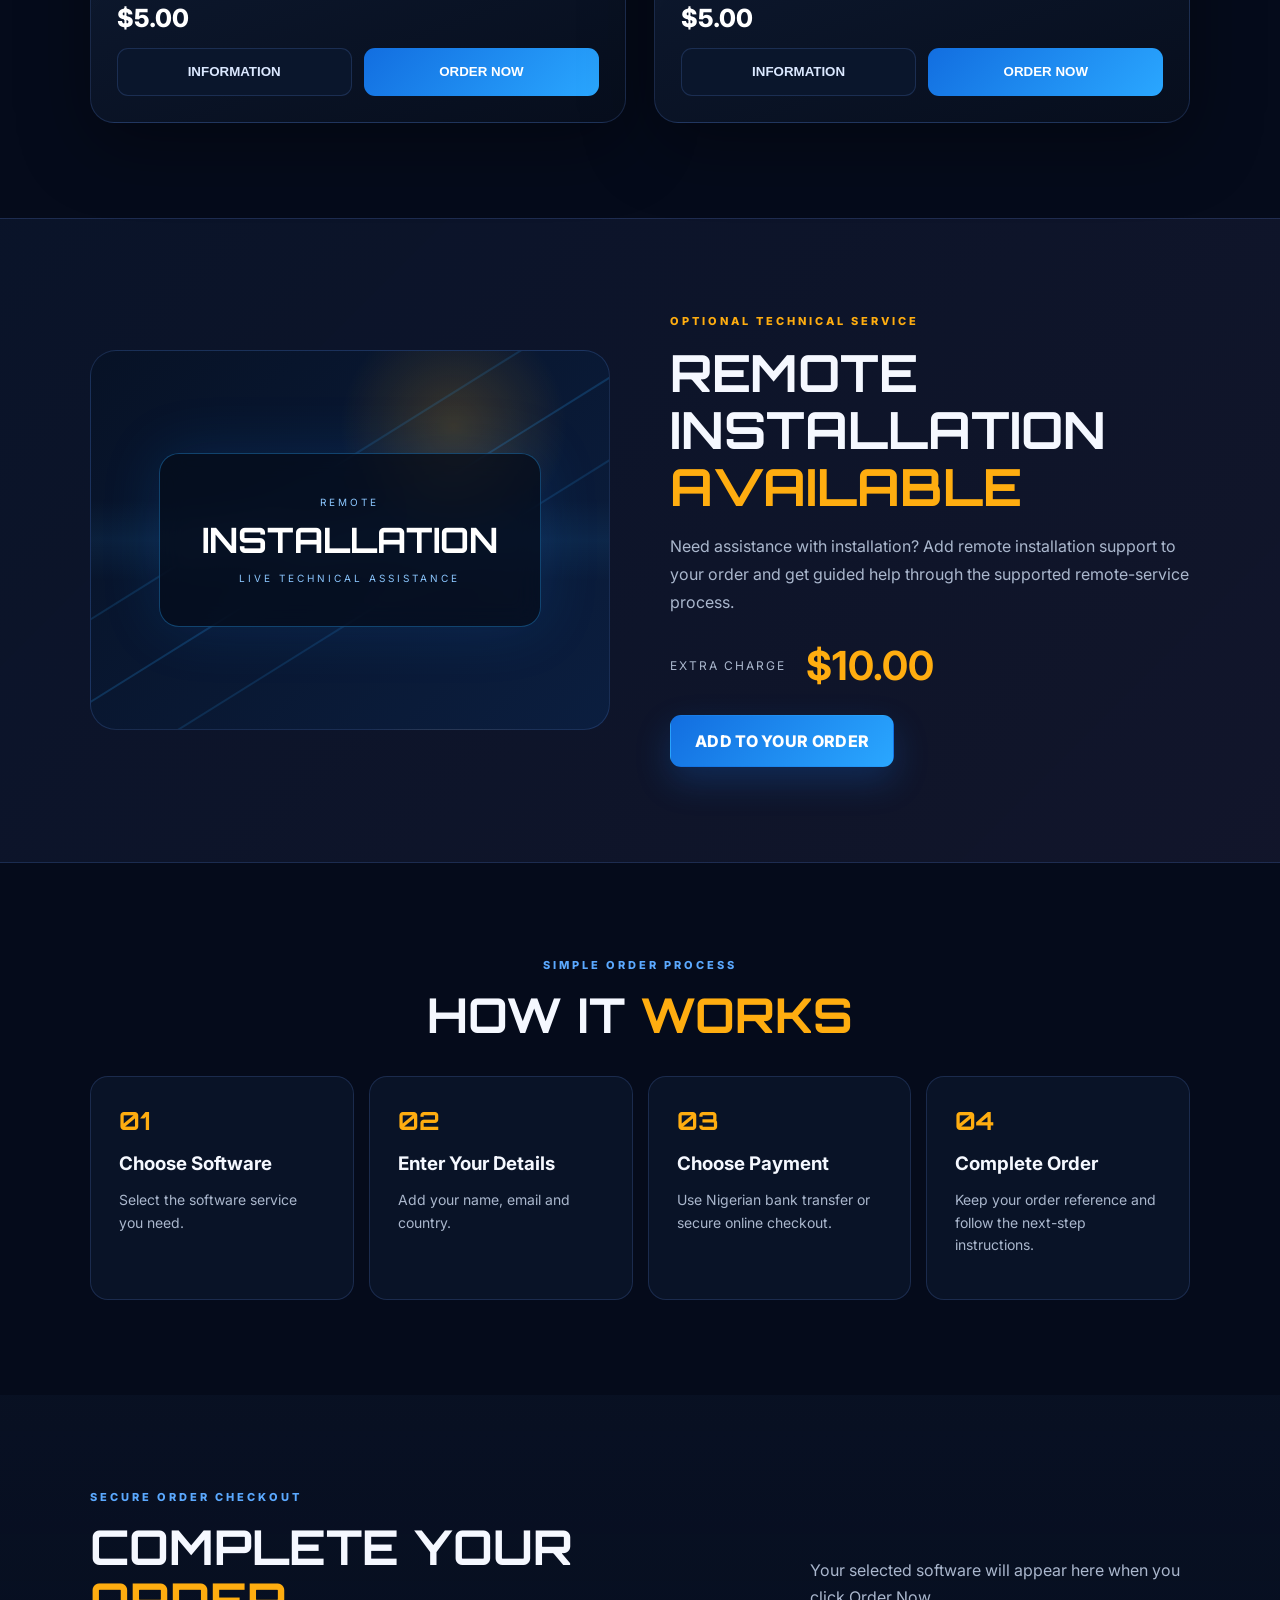
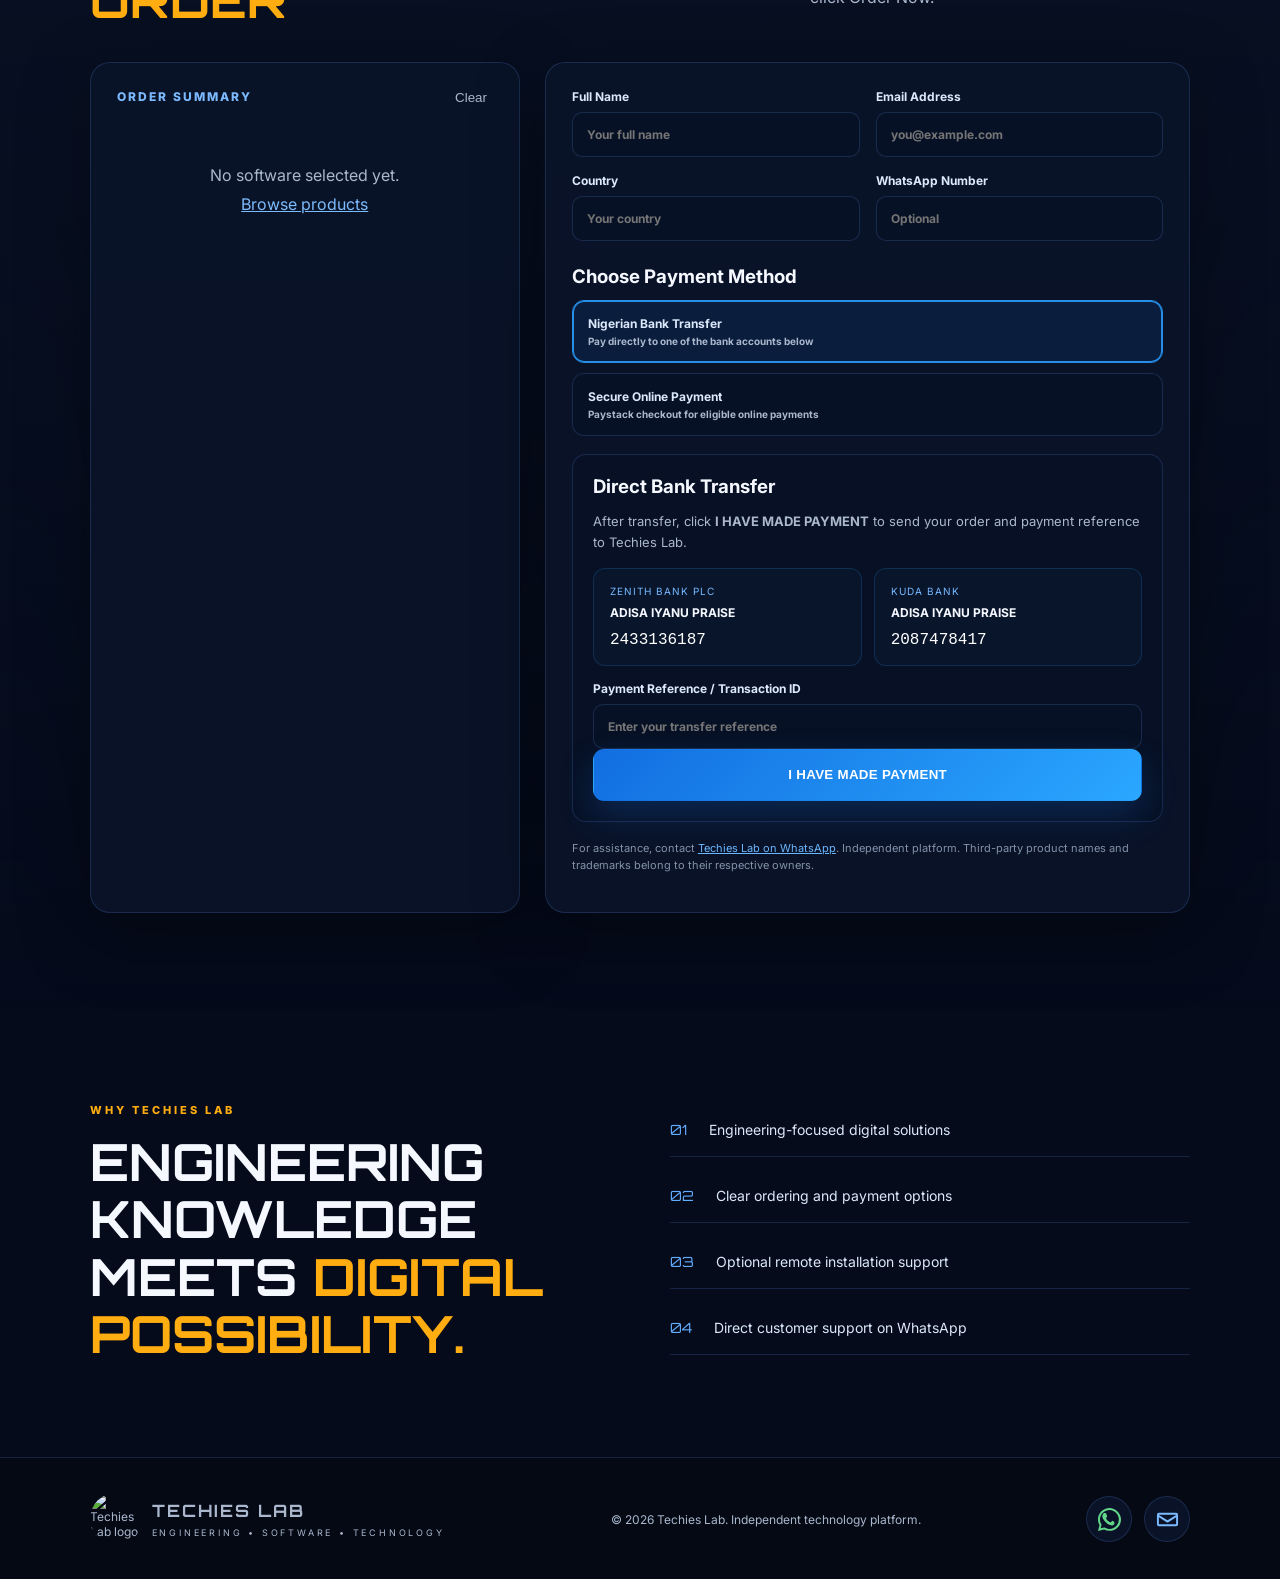
==== commit b07f7929: "Add files via upload" ====
--- a/index.html
+++ b/index.html
@@ -58,7 +58,7 @@
         <div class="checkout-summary"><div class="summary-top"><span>ORDER SUMMARY</span><button id="clearOrder">Clear</button></div><div id="emptyOrder" class="empty-order">No software selected yet.<br><a href="#products">Browse products</a></div><div id="orderDetails" hidden><h3 id="selectedProductName">—</h3><p id="selectedProductCategory">—</p><div class="summary-row"><span>Software</span><strong id="softwarePrice">$5.00</strong></div><label class="remote-check"><input type="checkbox" id="remoteInstallation" /><span><b>Add Remote Installation</b><small>Optional technical assistance</small></span><strong>+$10</strong></label><div class="summary-total"><span>TOTAL</span><strong id="totalPrice">$5.00</strong></div></div></div>
         <form class="order-form" id="orderForm"><div class="form-grid"><label>Full Name<input required id="customerName" autocomplete="name" placeholder="Your full name" /></label><label>Email Address<input required type="email" id="customerEmail" autocomplete="email" placeholder="you@example.com" /></label><label>Country<input required id="customerCountry" autocomplete="country-name" placeholder="Your country" /></label><label>WhatsApp Number<input id="customerWhatsapp" autocomplete="tel" placeholder="Optional" /></label></div><div class="payment-methods"><h3>Choose Payment Method</h3><label class="method"><input type="radio" name="paymentMethod" value="bank" checked><span class="method-box"><b>Nigerian Bank Transfer</b><small>Pay directly to one of the bank accounts below</small></span></label><label class="method"><input type="radio" name="paymentMethod" value="paystack"><span class="method-box"><b>Secure Online Payment</b><small>Paystack checkout for eligible online payments</small></span></label></div>
           <div class="bank-details" id="bankDetails"><h3>Direct Bank Transfer</h3><p>After transfer, click <b>I HAVE MADE PAYMENT</b> to send your order and payment reference to Techies Lab.</p><div class="bank-grid"><div class="bank"><span>ZENITH BANK PLC</span><strong>ADISA IYANU PRAISE</strong><code>2433136187</code></div><div class="bank"><span>KUDA BANK</span><strong>ADISA IYANU PRAISE</strong><code>2087478417</code></div></div><label>Payment Reference / Transaction ID<input id="transactionRef" placeholder="Enter your transfer reference" /></label><button class="btn primary full" type="button" id="bankPaymentBtn">I HAVE MADE PAYMENT</button></div>
-          <div class="online-details" id="onlineDetails" hidden><div class="secure-note">🔒 Secure checkout powered by Paystack. Payment processing fees may be added at checkout where your Paystack configuration applies.</div><button class="btn orange-btn full" type="submit">PROCEED TO SECURE PAYMENT</button></div>
+          <div class="online-details" id="onlineDetails" hidden><div class="secure-note">🔒 Secure checkout powered by Paystack. Website prices are displayed in USD, while secure checkout is processed in Nigerian Naira (NGN) at a fixed rate of ₦1,500 per $1. Your bank may display the equivalent amount in your local currency. Payment processing fees may be added at checkout where your Paystack configuration applies.</div><button class="btn orange-btn full" type="submit">PROCEED TO SECURE PAYMENT</button></div>
           <p class="checkout-note">For assistance, contact <a href="https://wa.me/2349071766222" target="_blank" rel="noopener">Techies Lab on WhatsApp</a>. Independent platform. Third-party product names and trademarks belong to their respective owners.</p>
         </form>
       </div>
@@ -67,7 +67,7 @@
     <section class="section why"><div class="why-grid"><div><div class="eyebrow orange">WHY TECHIES LAB</div><h2>ENGINEERING KNOWLEDGE MEETS <span>DIGITAL POSSIBILITY.</span></h2></div><div class="why-items"><div>01 <span>Engineering-focused digital solutions</span></div><div>02 <span>Clear ordering and payment options</span></div><div>03 <span>Optional remote installation support</span></div><div>04 <span>Direct customer support on WhatsApp</span></div></div></div></section>
   </main>
 
-  <footer><div class="footer-brand"><img src="assets/techies-lab-logo.jpg" alt="Techies Lab logo"><div><strong>TECHIES LAB</strong><small>ENGINEERING • SOFTWARE • TECHNOLOGY</small></div></div><p>© <span id="year"></span> Techies Lab. Independent technology platform.</p><a href="https://wa.me/2349071766222" target="_blank" rel="noopener">+234 907 176 6222</a></footer>
+  <footer><div class="footer-brand"><img src="assets/techies-lab-logo.jpg" alt="Techies Lab logo"><div><strong>TECHIES LAB</strong><small>ENGINEERING • SOFTWARE • TECHNOLOGY</small></div></div><p>© <span id="year"></span> Techies Lab. Independent technology platform.</p><div class="footer-contact"><a class="footer-icon whatsapp-icon" href="https://wa.me/2349071766222" target="_blank" rel="noopener" aria-label="Chat with Techies Lab on WhatsApp" title="Chat on WhatsApp"><svg viewBox="0 0 32 32" aria-hidden="true"><path d="M27.1 4.8A15.7 15.7 0 0 0 16 0C7.2 0 0 7.1 0 15.9c0 2.8.7 5.5 2.1 7.9L0 32l8.4-2.1a15.9 15.9 0 0 0 7.6 1.9h.1c8.8 0 15.9-7.1 15.9-15.9 0-4.2-1.7-8.2-4.9-11.1ZM16 29.1h-.1a13.1 13.1 0 0 1-6.7-1.8l-.5-.3-5 1.3 1.3-4.9-.3-.5a13.1 13.1 0 1 1 11.2 6.2Zm7.2-9.8c-.4-.2-2.3-1.1-2.7-1.3-.4-.1-.7-.2-1 .2-.3.4-1.1 1.3-1.3 1.6-.2.3-.5.3-.9.1-2.6-1.3-4.3-2.4-6-5.4-.5-.9.5-.8 1.3-2.6.1-.3.1-.6 0-.8-.1-.2-1-2.4-1.4-3.3-.4-1-1.1-.8-1.5-.8h-.9c-.3 0-.8.1-1.2.6-.4.4-1.6 1.6-1.6 3.9s1.7 4.6 1.9 4.9c.2.3 3.3 5 8 7 .8.4 1.5.6 2 .7.8.3 1.6.2 2.2.1.7-.1 2.3-.9 2.6-1.8.3-.9.3-1.7.2-1.8-.1-.2-.3-.3-.7-.5Z" fill="currentColor"/></svg></a><a class="footer-icon email-icon" href="mailto:techieslabsupports@gmail.com" aria-label="Email Techies Lab" title="techieslabsupports@gmail.com"><svg viewBox="0 0 24 24" aria-hidden="true"><path d="M3 5h18a2 2 0 0 1 2 2v10a2 2 0 0 1-2 2H3a2 2 0 0 1-2-2V7a2 2 0 0 1 2-2Zm0 2v.2l9 5.7 9-5.7V7H3Zm18 10V9.6l-8.5 5.4a1 1 0 0 1-1 0L3 9.6V17h18Z" fill="currentColor"/></svg></a></div></footer>
 
   <div class="modal" id="infoModal" aria-hidden="true"><div class="modal-card"><button class="modal-close" id="closeModal">×</button><div class="modal-badge" id="modalBadge"></div><div class="eyebrow" id="modalCategory"></div><h2 id="modalTitle"></h2><p id="modalDescription"></p><ul id="modalFeatures"></ul><div class="modal-price"><span>PRICE</span><strong>$5.00</strong></div><button class="btn primary full" id="modalOrderBtn">ORDER THIS SOFTWARE</button></div></div>
   <script src="script.js"></script>
--- a/style.css
+++ b/style.css
@@ -1,2 +1,30 @@
 @import url('https://fonts.googleapis.com/css2?family=Orbitron:wght@500;600;700;800&family=Inter:wght@400;500;600;700;800&display=swap');
 :root{--bg:#050b1b;--panel:#0b1429;--panel2:#101c35;--line:rgba(105,156,255,.18);--blue:#167df5;--cyan:#2aa7ff;--orange:#ffad10;--text:#f5f8ff;--muted:#aab7cd;--green:#16a96b;--shadow:0 22px 70px rgba(0,0,0,.35)}*{box-sizing:border-box}html{scroll-behavior:smooth}body{margin:0;background:var(--bg);color:var(--text);font-family:Inter,Arial,sans-serif}.site-bg{position:fixed;inset:0;z-index:-2;background:radial-gradient(circle at 85% 8%,rgba(21,102,225,.22),transparent 27%),radial-gradient(circle at 10% 45%,rgba(255,173,16,.08),transparent 22%),#050b1b}.site-bg:after{content:"";position:absolute;inset:0;background-image:linear-gradient(rgba(42,167,255,.035) 1px,transparent 1px),linear-gradient(90deg,rgba(42,167,255,.035) 1px,transparent 1px);background-size:44px 44px}.site-header{height:86px;padding:0 6vw;display:flex;align-items:center;justify-content:space-between;border-bottom:1px solid var(--line);background:rgba(5,11,27,.78);backdrop-filter:blur(18px);position:sticky;top:0;z-index:20}.brand{display:flex;gap:12px;align-items:center;text-decoration:none;color:#fff}.brand img{width:58px;height:58px;object-fit:cover;border-radius:50%;box-shadow:0 0 30px rgba(22,125,245,.25)}.brand span{display:flex;flex-direction:column;gap:5px}.brand strong,.footer-brand strong{font-family:Orbitron,sans-serif;letter-spacing:2px;font-size:17px}.brand small,.footer-brand small{font-size:9px;letter-spacing:2.8px;color:var(--muted)}.nav-links{display:flex;gap:25px;align-items:center}.nav-links a{color:#dce7f9;text-decoration:none;font-size:13px;font-weight:700}.nav-wa{padding:11px 15px;border:1px solid rgba(255,173,16,.5);border-radius:10px}.menu-btn{display:none;background:none;border:0}.menu-btn span{display:block;width:28px;height:2px;background:#fff;margin:5px}.hero{min-height:670px;padding:75px 7vw;display:grid;grid-template-columns:1.1fr .9fr;align-items:center;gap:40px;position:relative;overflow:hidden}.hero-grid{position:absolute;inset:0;background:linear-gradient(120deg,transparent 0 48%,rgba(42,167,255,.08) 48.2%,transparent 48.6%),repeating-linear-gradient(0deg,transparent 0 55px,rgba(42,167,255,.045) 56px)}.hero-copy,.hero-mark{position:relative;z-index:1}.eyebrow{color:#5ba9ff;font-size:11px;letter-spacing:3px;font-weight:800;margin-bottom:16px}.eyebrow.orange{color:var(--orange)}h1,h2,h3{margin:0}h1,h2{font-family:Orbitron,sans-serif;line-height:1.12}h1{font-size:clamp(40px,5vw,72px);letter-spacing:-1px}h1 span,h2 span{color:var(--orange)}.hero-copy>p{max-width:640px;color:var(--muted);font-size:17px;line-height:1.75;margin:25px 0}.hero-actions{display:flex;gap:14px;flex-wrap:wrap}.btn{display:inline-flex;justify-content:center;align-items:center;min-height:52px;padding:0 24px;border-radius:11px;border:1px solid transparent;text-decoration:none;color:#fff;font-weight:800;letter-spacing:.3px;cursor:pointer;background:transparent}.primary{background:linear-gradient(135deg,#126ee0,#2aa7ff);box-shadow:0 14px 35px rgba(22,125,245,.22)}.ghost{border-color:rgba(255,255,255,.2)}.orange-btn{background:linear-gradient(135deg,#f48b00,#ffbc28);color:#131313}.full{width:100%}.hero-pills{display:flex;gap:10px;flex-wrap:wrap;margin-top:30px}.hero-pills span{border:1px solid var(--line);padding:8px 11px;border-radius:999px;font-size:10px;letter-spacing:1px;color:#b9c9e5}.hero-mark{height:500px;display:grid;place-items:center}.hero-mark:before{content:"";position:absolute;width:420px;height:420px;border-radius:50%;border:1px solid rgba(42,167,255,.2);box-shadow:inset 0 0 80px rgba(42,167,255,.08),0 0 90px rgba(22,125,245,.12)}.hero-mark img{width:310px;height:310px;border-radius:50%;object-fit:cover;position:relative;z-index:2;box-shadow:0 25px 80px rgba(0,0,0,.6)}.tech-label{position:absolute;bottom:12px;text-align:center;font-family:Orbitron;letter-spacing:4px;font-size:13px;color:#dce9ff}.tech-label small{font-family:Inter;letter-spacing:2px;color:var(--muted);font-size:8px}.orb{position:absolute;border-radius:50%;filter:blur(2px)}.orb-one{width:150px;height:150px;background:rgba(255,173,16,.12);right:6%;top:8%}.orb-two{width:220px;height:220px;background:rgba(22,125,245,.13);left:2%;bottom:8%}.section{padding:95px 7vw}.section-head{display:flex;justify-content:space-between;gap:30px;align-items:end;margin-bottom:35px}.section-head h2{font-size:clamp(28px,4vw,48px)}.section-head p{max-width:380px;color:var(--muted);line-height:1.7}.section-head.center{justify-content:center;text-align:center}.toolbar{background:rgba(13,25,49,.75);border:1px solid var(--line);padding:18px;border-radius:18px;display:flex;gap:16px;align-items:center;margin-bottom:25px}.toolbar input{width:260px;max-width:100%;background:#071125;border:1px solid var(--line);color:#fff;border-radius:11px;padding:15px 16px;font:inherit}.filters{display:flex;gap:8px;flex-wrap:wrap}.filter{border:1px solid var(--line);background:#0a152a;color:#c7d3e8;border-radius:9px;padding:12px 16px;font-weight:700;cursor:pointer}.filter.active{background:linear-gradient(135deg,#126ee0,#258edb);color:#fff}.product-grid{display:grid;grid-template-columns:repeat(4,minmax(0,1fr));gap:20px}.product-card{min-height:420px;background:linear-gradient(180deg,rgba(15,30,58,.96),rgba(8,15,31,.98));border:1px solid var(--line);border-radius:20px;overflow:hidden;box-shadow:var(--shadow);display:flex;flex-direction:column;transition:.25s transform,.25s border-color}.product-card:hover{transform:translateY(-7px);border-color:rgba(42,167,255,.45)}.product-visual{height:210px;position:relative;display:grid;place-items:center;overflow:hidden;background:radial-gradient(circle at 50% 30%,rgba(42,167,255,.2),transparent 38%),linear-gradient(135deg,#111f3c,#071020)}.product-visual:before{content:"";position:absolute;inset:0;background:linear-gradient(transparent 95%,rgba(42,167,255,.08) 96%),linear-gradient(90deg,transparent 95%,rgba(42,167,255,.08) 96%);background-size:30px 30px;transform:perspective(250px) rotateX(58deg) scale(1.5);transform-origin:center 80%;opacity:.8}.product-badge{position:relative;z-index:1;width:108px;height:108px;border-radius:18px;display:grid;place-items:center;text-align:center;color:white;background:linear-gradient(145deg,var(--accent,#287bd9),#091a39);box-shadow:0 18px 40px rgba(0,0,0,.35),inset 0 1px rgba(255,255,255,.22);font-family:Orbitron;font-weight:800;font-size:38px}.product-badge small{display:block;font-family:Inter;font-size:10px;letter-spacing:1px;margin-top:-7px}.product-body{padding:22px;display:flex;flex-direction:column;flex:1}.product-category{font-size:10px;color:#6bb7ff;font-weight:800;letter-spacing:2px}.product-body h3{font-size:19px;margin:10px 0 6px;line-height:1.35}.product-body p{color:var(--muted);font-size:13px;line-height:1.5;min-height:40px;margin:0 0 16px}.product-bottom{margin-top:auto}.price{font-size:22px;font-weight:800;color:#fff;margin-bottom:15px}.card-actions{display:grid;grid-template-columns:1fr 1fr;gap:9px}.card-actions button{min-height:43px;border-radius:9px;font-weight:800;cursor:pointer}.info-btn{border:1px solid var(--line);background:#0a162c;color:#dbe8ff}.order-btn{border:0;background:linear-gradient(135deg,#126ee0,#2aa7ff);color:#fff}.remote{display:grid;grid-template-columns:1fr 1fr;gap:60px;align-items:center;background:linear-gradient(135deg,rgba(10,20,42,.98),rgba(19,23,44,.92));border-top:1px solid var(--line);border-bottom:1px solid var(--line)}.remote-visual{height:380px;border:1px solid var(--line);border-radius:26px;background:radial-gradient(circle at 70% 20%,rgba(255,173,16,.2),transparent 24%),linear-gradient(135deg,#071226,#0b1e3f);position:relative;display:grid;place-items:center;overflow:hidden}.remote-visual:before{content:"";position:absolute;width:160%;height:2px;background:rgba(42,167,255,.2);transform:rotate(-32deg);box-shadow:0 70px 0 rgba(42,167,255,.15),0 -70px 0 rgba(42,167,255,.15)}.scanline{position:absolute;width:100%;height:80px;background:linear-gradient(transparent,rgba(42,167,255,.08),transparent);animation:scan 4s linear infinite}.screen-card{position:relative;z-index:1;border:1px solid rgba(42,167,255,.35);background:rgba(5,12,27,.7);backdrop-filter:blur(12px);padding:42px;text-align:center;border-radius:20px;box-shadow:0 0 60px rgba(22,125,245,.15)}.screen-card span,.screen-card small{display:block;color:#8cc7ff;letter-spacing:3px;font-size:10px}.screen-card strong{display:block;font-family:Orbitron;font-size:35px;color:#fff;margin:10px 0}.remote-copy h2{font-size:clamp(32px,4vw,54px)}.remote-copy p{color:var(--muted);line-height:1.75;font-size:16px}.price-line{display:flex;align-items:center;gap:20px;margin:25px 0}.price-line span{color:var(--muted);font-size:12px;letter-spacing:2px}.price-line strong{font-size:40px;color:var(--orange)}.steps{display:grid;grid-template-columns:repeat(4,1fr);gap:15px}.steps article{padding:28px;border:1px solid var(--line);background:rgba(12,23,45,.7);border-radius:18px}.steps b{font-family:Orbitron;color:var(--orange);font-size:25px}.steps h3{margin:16px 0 8px}.steps p{color:var(--muted);font-size:14px;line-height:1.6}.payment{background:linear-gradient(180deg,rgba(9,18,37,.8),rgba(5,11,27,.2))}.checkout-wrap{display:grid;grid-template-columns:.8fr 1.2fr;gap:25px}.checkout-summary,.order-form{background:rgba(10,21,42,.9);border:1px solid var(--line);border-radius:20px;padding:26px;box-shadow:var(--shadow)}.summary-top{display:flex;justify-content:space-between;color:#7cbaff;font-weight:800;font-size:12px;letter-spacing:2px}.summary-top button{background:none;border:0;color:var(--muted);cursor:pointer}.empty-order{padding:55px 0;text-align:center;color:var(--muted);line-height:1.8}.empty-order a{color:#7dbbff}.checkout-summary h3{font-size:23px;margin:24px 0 6px}.checkout-summary>div>p{color:var(--muted);margin-top:0}.summary-row,.summary-total{display:flex;justify-content:space-between;padding:17px 0;border-bottom:1px solid var(--line)}.remote-check{display:grid;grid-template-columns:22px 1fr auto;gap:12px;align-items:center;padding:17px 0;border-bottom:1px solid var(--line);cursor:pointer}.remote-check input{accent-color:var(--blue);width:18px;height:18px}.remote-check small{display:block;color:var(--muted);font-size:11px;margin-top:4px}.summary-total{border-bottom:0;font-family:Orbitron;margin-top:5px}.summary-total strong{font-size:25px;color:var(--orange)}.form-grid{display:grid;grid-template-columns:1fr 1fr;gap:16px}.order-form label{display:block;font-weight:700;font-size:12px;color:#dce8fc}.order-form input{display:block;width:100%;margin-top:8px;background:#071125;border:1px solid var(--line);border-radius:10px;padding:14px;color:#fff;font:inherit}.payment-methods{margin-top:24px}.payment-methods h3,.bank-details h3{margin-bottom:12px}.method{margin-bottom:10px;cursor:pointer}.method input{display:none}.method-box{display:block;border:1px solid var(--line);background:#071125;border-radius:12px;padding:15px}.method-box b{display:block}.method-box small{color:var(--muted);display:block;margin-top:4px}.method input:checked+.method-box{border-color:#258fe9;box-shadow:0 0 0 1px #258fe9 inset;background:rgba(22,125,245,.1)}.bank-details,.online-details{margin-top:18px;padding:20px;border:1px solid var(--line);background:rgba(7,17,37,.75);border-radius:14px}.bank-details p{color:var(--muted);font-size:13px;line-height:1.6}.bank-grid{display:grid;grid-template-columns:1fr 1fr;gap:12px;margin:15px 0}.bank{border:1px solid rgba(42,167,255,.18);padding:16px;border-radius:12px;background:#09152b}.bank span{display:block;color:#75b8ff;font-size:10px;letter-spacing:1px}.bank strong{display:block;margin:8px 0;font-size:12px}.bank code{color:#fff;font-size:16px}.secure-note{color:#bcd1ed;line-height:1.6;font-size:13px;margin-bottom:16px}.checkout-note{color:#8292aa;font-size:11px;line-height:1.6;margin-top:18px}.checkout-note a{color:#6bb7ff}.why-grid{display:grid;grid-template-columns:1fr 1fr;gap:60px;align-items:start}.why-grid h2{font-size:clamp(32px,4vw,54px)}.why-items{display:grid;gap:12px}.why-items div{border-bottom:1px solid var(--line);padding:18px 0;color:#63adff;font-family:Orbitron;font-size:14px}.why-items span{color:#dce8f8;font-family:Inter;margin-left:18px}footer{padding:35px 7vw;border-top:1px solid var(--line);display:flex;justify-content:space-between;align-items:center;gap:20px;background:#040914;color:var(--muted);font-size:12px}.footer-brand{display:flex;gap:10px;align-items:center}.footer-brand img{width:52px;height:52px;border-radius:50%;object-fit:cover}.footer-brand div{display:flex;flex-direction:column;gap:6px}.footer-brand a,footer>a{color:#78b9ff;text-decoration:none}.modal{position:fixed;inset:0;background:rgba(0,0,0,.72);display:none;place-items:center;padding:20px;z-index:50}.modal.open{display:grid}.modal-card{max-width:620px;width:100%;max-height:90vh;overflow:auto;background:linear-gradient(180deg,#101e3a,#081226);border:1px solid rgba(72,154,255,.35);border-radius:24px;padding:32px;position:relative;box-shadow:0 35px 100px rgba(0,0,0,.55)}.modal-close{position:absolute;right:15px;top:10px;background:none;border:0;color:#fff;font-size:32px;cursor:pointer}.modal-badge{width:100px;height:100px;border-radius:18px;display:grid;place-items:center;background:linear-gradient(145deg,#287bd9,#091a39);font-family:Orbitron;font-size:34px;margin-bottom:20px}.modal-card p{color:var(--muted);line-height:1.75}.modal-card ul{color:#d8e6fa;line-height:2}.modal-price{display:flex;justify-content:space-between;align-items:center;border-top:1px solid var(--line);padding:20px 0;margin-top:18px}.modal-price span{color:var(--muted);font-size:11px;letter-spacing:2px}.modal-price strong{font-family:Orbitron;font-size:28px;color:var(--orange)}@keyframes scan{from{transform:translateY(-200%)}to{transform:translateY(600%)}}@media(max-width:1050px){.product-grid{grid-template-columns:repeat(3,1fr)}.hero{grid-template-columns:1fr}.hero-mark{height:390px}.checkout-wrap{grid-template-columns:1fr}.hero-copy{text-align:center}.hero-actions,.hero-pills{justify-content:center}}@media(max-width:760px){.site-header{padding:0 20px;height:76px}.nav-links{display:none;position:absolute;top:76px;left:0;right:0;background:#081124;padding:20px;flex-direction:column;align-items:stretch;border-bottom:1px solid var(--line)}.nav-links.open{display:flex}.menu-btn{display:block}.brand img{width:48px;height:48px}.brand strong{font-size:14px}.brand small{font-size:7px;letter-spacing:1.5px}.hero,.section{padding-left:20px;padding-right:20px}.hero{padding-top:55px;min-height:auto}.hero-mark{height:330px}.hero-mark:before{width:300px;height:300px}.hero-mark img{width:220px;height:220px}.section-head,.remote,.why-grid{display:block}.section-head p{margin-top:18px}.toolbar{display:block}.toolbar input{width:100%;margin-bottom:12px}.product-grid{grid-template-columns:1fr}.remote-copy{margin-top:35px}.steps{grid-template-columns:1fr 1fr}.form-grid,.bank-grid{grid-template-columns:1fr}.checkout-summary,.order-form{padding:20px}footer{display:block;text-align:center}.footer-brand{justify-content:center;margin-bottom:18px}.footer-brand+ p{margin:16px 0}.card-actions{grid-template-columns:1fr}.product-card{min-height:400px}}@media(max-width:440px){.steps{grid-template-columns:1fr}.hero-actions .btn{width:100%}h1{font-size:38px}.hero-mark{height:290px}.hero-mark img{width:190px;height:190px}}
+
+/* PRODUCT CATALOGUE UPDATE: realistic logo presentation and 2-card layout */
+.product-grid{grid-template-columns:repeat(2,minmax(0,1fr));gap:28px}
+.product-card{min-height:470px;border-radius:24px;background:linear-gradient(160deg,rgba(18,34,63,.98),rgba(7,14,29,.99));position:relative;isolation:isolate}
+.product-card:after{content:"";position:absolute;inset:1px;border-radius:23px;background:linear-gradient(120deg,rgba(255,255,255,.035),transparent 30%);pointer-events:none;z-index:-1}
+.product-visual{height:270px;padding:24px;background:radial-gradient(circle at 50% 28%,rgba(42,167,255,.22),transparent 42%),radial-gradient(circle at 50% 100%,rgba(255,173,16,.08),transparent 46%),linear-gradient(145deg,#101f3d,#050b19)}
+.product-visual:before{background:linear-gradient(transparent 95%,rgba(42,167,255,.09) 96%),linear-gradient(90deg,transparent 95%,rgba(42,167,255,.09) 96%);background-size:34px 34px;opacity:.95}
+.product-logo-stage{width:min(86%,420px);height:205px;position:relative;z-index:2;display:grid;place-items:center;padding:18px;border-radius:22px;background:linear-gradient(145deg,rgba(255,255,255,.09),rgba(255,255,255,.025));border:1px solid rgba(145,197,255,.2);box-shadow:0 25px 55px rgba(0,0,0,.4),0 0 45px color-mix(in srgb,var(--accent) 20%,transparent);overflow:hidden}
+.product-logo-stage:before{content:"";position:absolute;inset:-40%;background:linear-gradient(110deg,transparent 42%,rgba(255,255,255,.14) 50%,transparent 58%);transform:rotate(12deg);pointer-events:none}
+.product-logo-stage .logo-light{position:absolute;width:140px;height:140px;border-radius:50%;background:var(--accent);filter:blur(65px);opacity:.24}
+.product-logo{position:relative;z-index:1;display:block;max-width:88%;max-height:86%;width:auto;height:auto;object-fit:contain;border-radius:10px;filter:drop-shadow(0 18px 22px rgba(0,0,0,.34));mix-blend-mode:normal}
+.product-body{padding:24px 26px 26px}
+.product-category{color:#75c1ff}
+.product-body h3{font-size:23px;margin-top:10px}
+.product-body p{min-height:auto;font-size:14px;margin-bottom:18px}
+.price{font-size:25px;color:#fff}
+.card-actions{gap:12px}
+.card-actions button{min-height:48px;border-radius:11px}
+.modal-logo-stage{width:180px;height:150px;border-radius:18px;display:grid;place-items:center;position:relative;overflow:hidden;background:linear-gradient(145deg,rgba(42,167,255,.18),rgba(7,16,32,.9));border:1px solid rgba(111,183,255,.28);margin-bottom:20px;padding:14px}
+.modal-logo-stage .logo-light{position:absolute;width:100px;height:100px;border-radius:50%;background:var(--accent);filter:blur(48px);opacity:.25}
+.modal-logo-stage .product-logo{position:relative;z-index:1;max-width:90%;max-height:85%;object-fit:contain}
+@media(max-width:1050px){.product-grid{grid-template-columns:repeat(2,minmax(0,1fr));gap:20px}}
+@media(max-width:760px){.product-grid{grid-template-columns:repeat(2,minmax(0,1fr));gap:12px}.product-card{min-height:390px;border-radius:18px}.product-visual{height:180px;padding:14px}.product-logo-stage{width:100%;height:145px;padding:10px;border-radius:16px}.product-logo{max-width:94%;max-height:90%}.product-body{padding:17px}.product-body h3{font-size:16px;line-height:1.3}.product-body p{font-size:11px;line-height:1.45;margin-bottom:12px}.product-category{font-size:8px;letter-spacing:1.4px}.price{font-size:19px;margin-bottom:12px}.card-actions{grid-template-columns:1fr;gap:7px}.card-actions button{min-height:39px;font-size:10px}.product-card:hover{transform:none}}
+@media(max-width:440px){.product-grid{grid-template-columns:repeat(2,minmax(0,1fr));gap:9px}.product-card{min-height:365px}.product-visual{height:160px;padding:9px}.product-logo-stage{height:135px;padding:8px}.product-body{padding:14px}.product-body h3{font-size:14px}.product-body p{font-size:10px}.price{font-size:17px}.card-actions button{min-height:36px;font-size:9px}}
+
+
+/* Footer contact icons */
+.footer-contact{display:flex;align-items:center;gap:12px}.footer-icon{width:46px;height:46px;border:1px solid var(--line);border-radius:50%;display:grid;place-items:center;color:#fff;text-decoration:none;background:rgba(10,21,42,.9);transition:transform .2s ease,border-color .2s ease,color .2s ease}.footer-icon:hover{transform:translateY(-2px);border-color:#2aa7ff;color:#fff}.footer-icon svg{width:23px;height:23px}.whatsapp-icon{color:#63d68a}.email-icon{color:#7cbaff}@media(max-width:760px){.footer-contact{justify-content:center;margin-top:18px}}
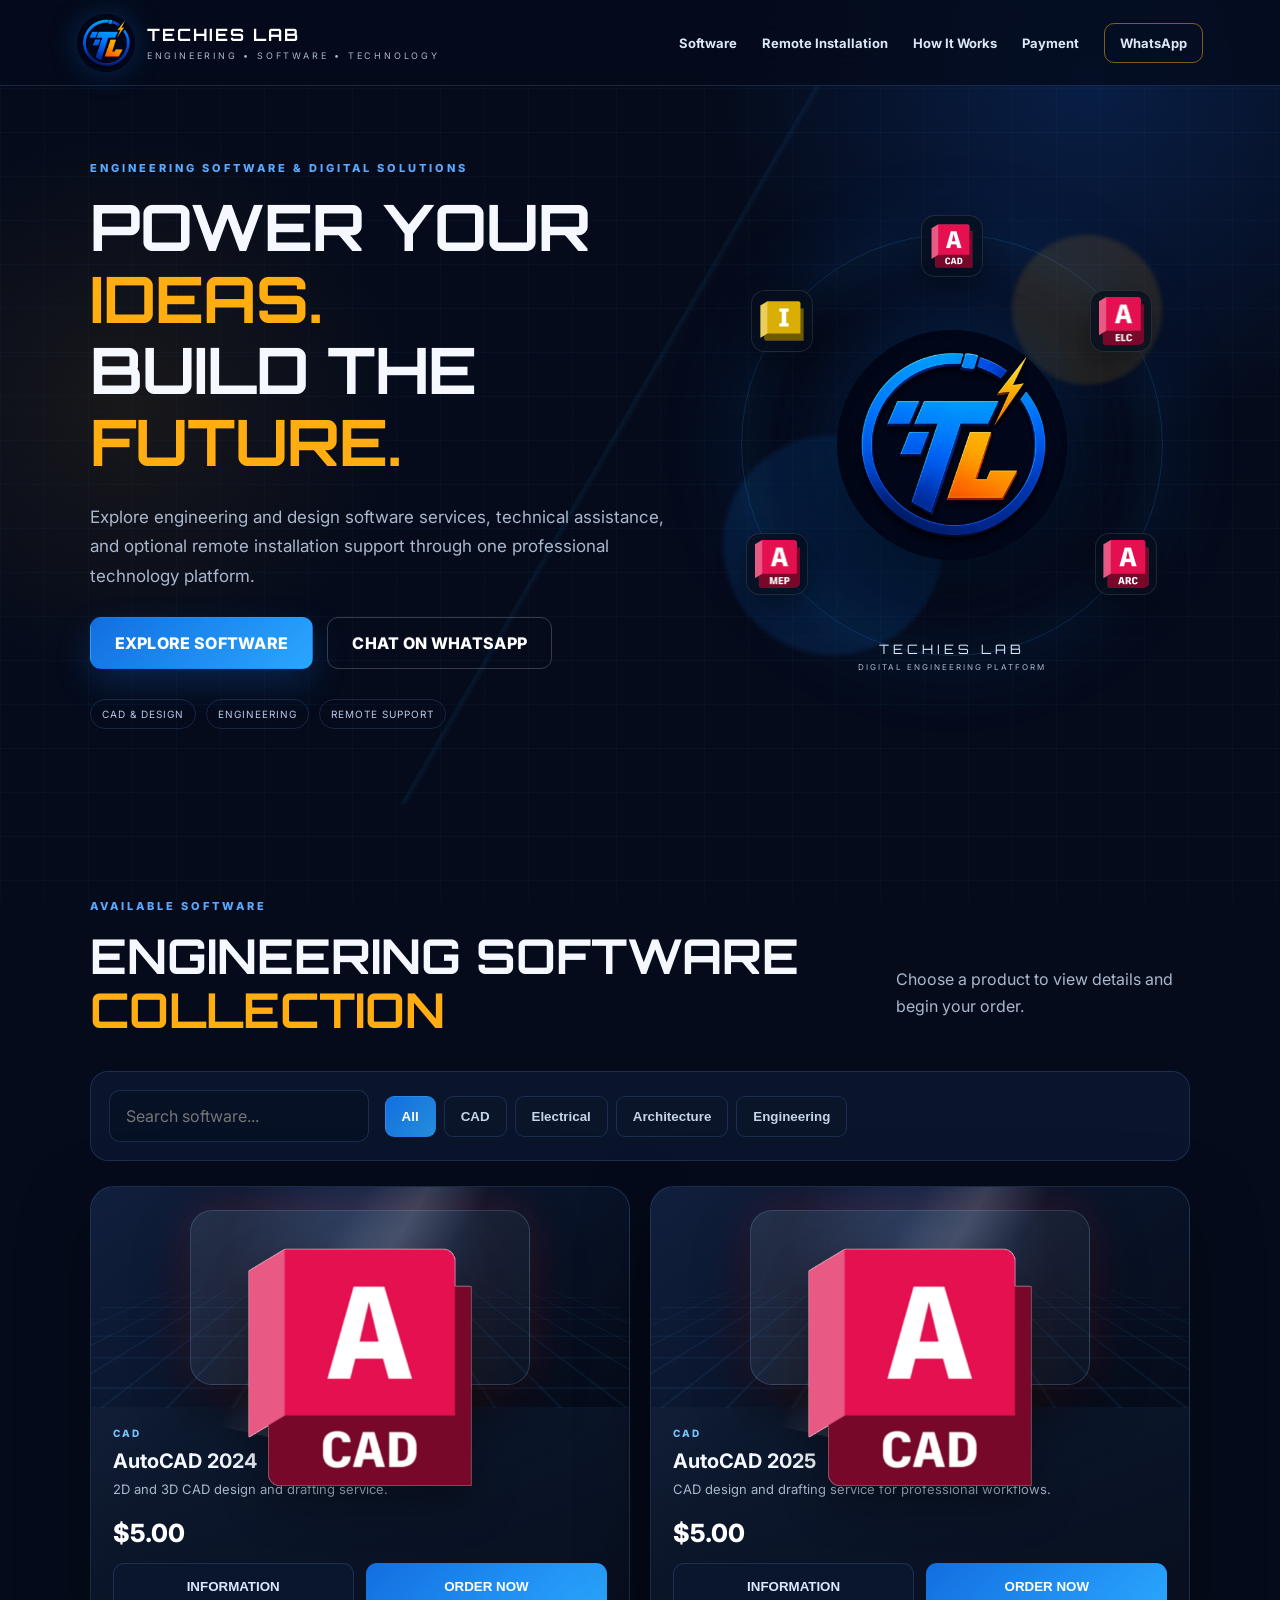
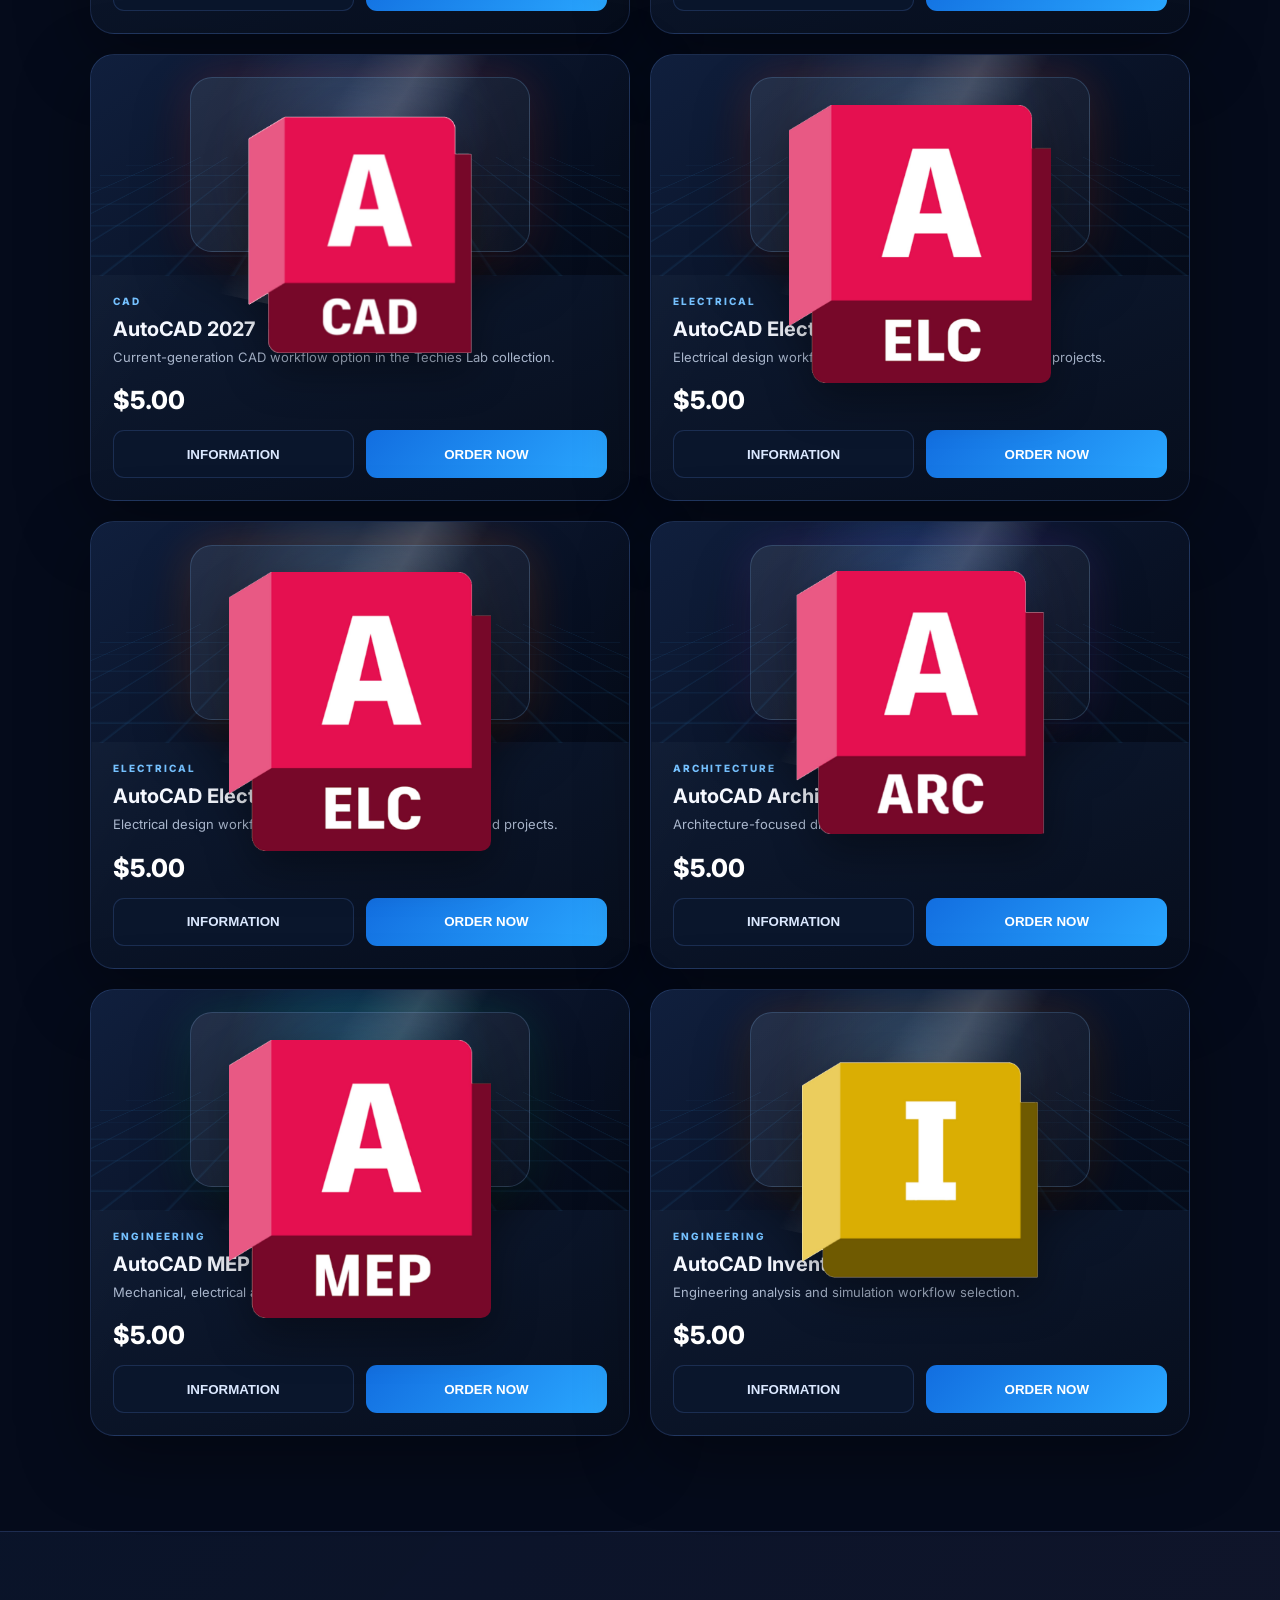
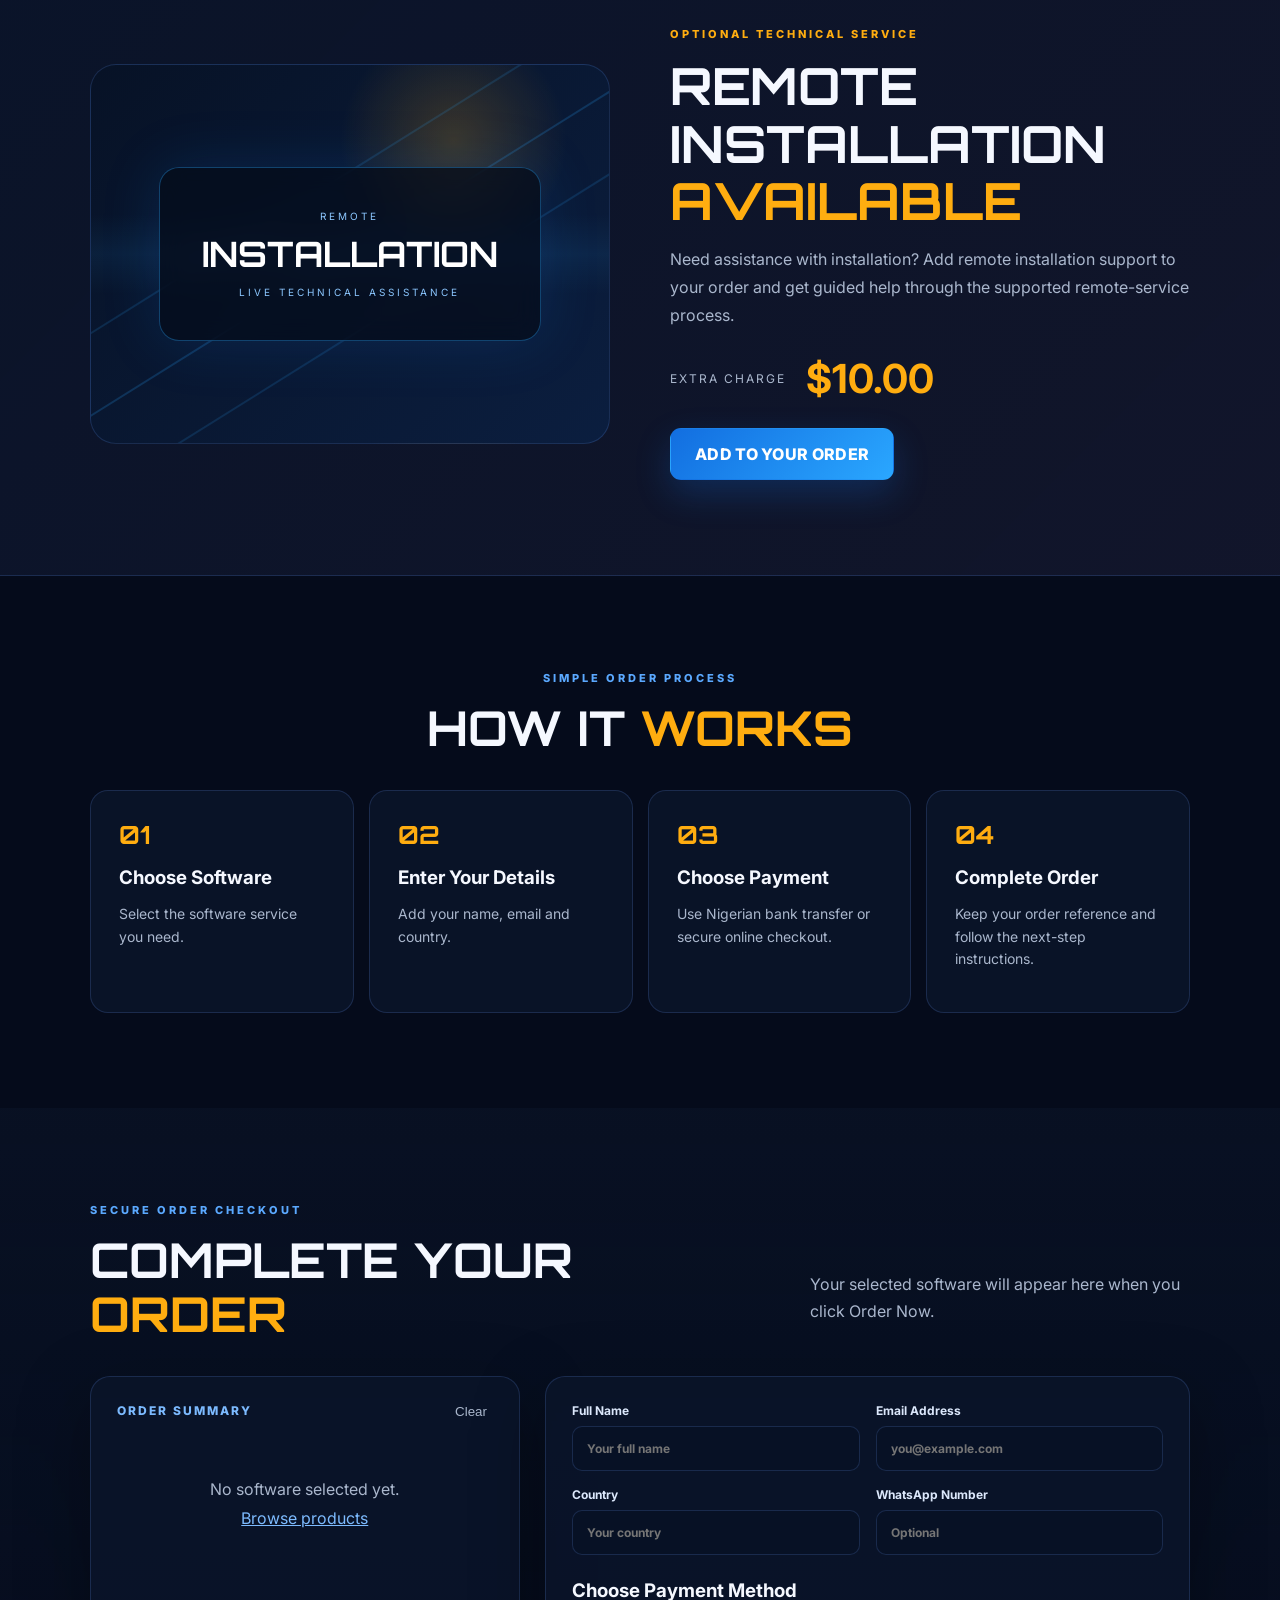
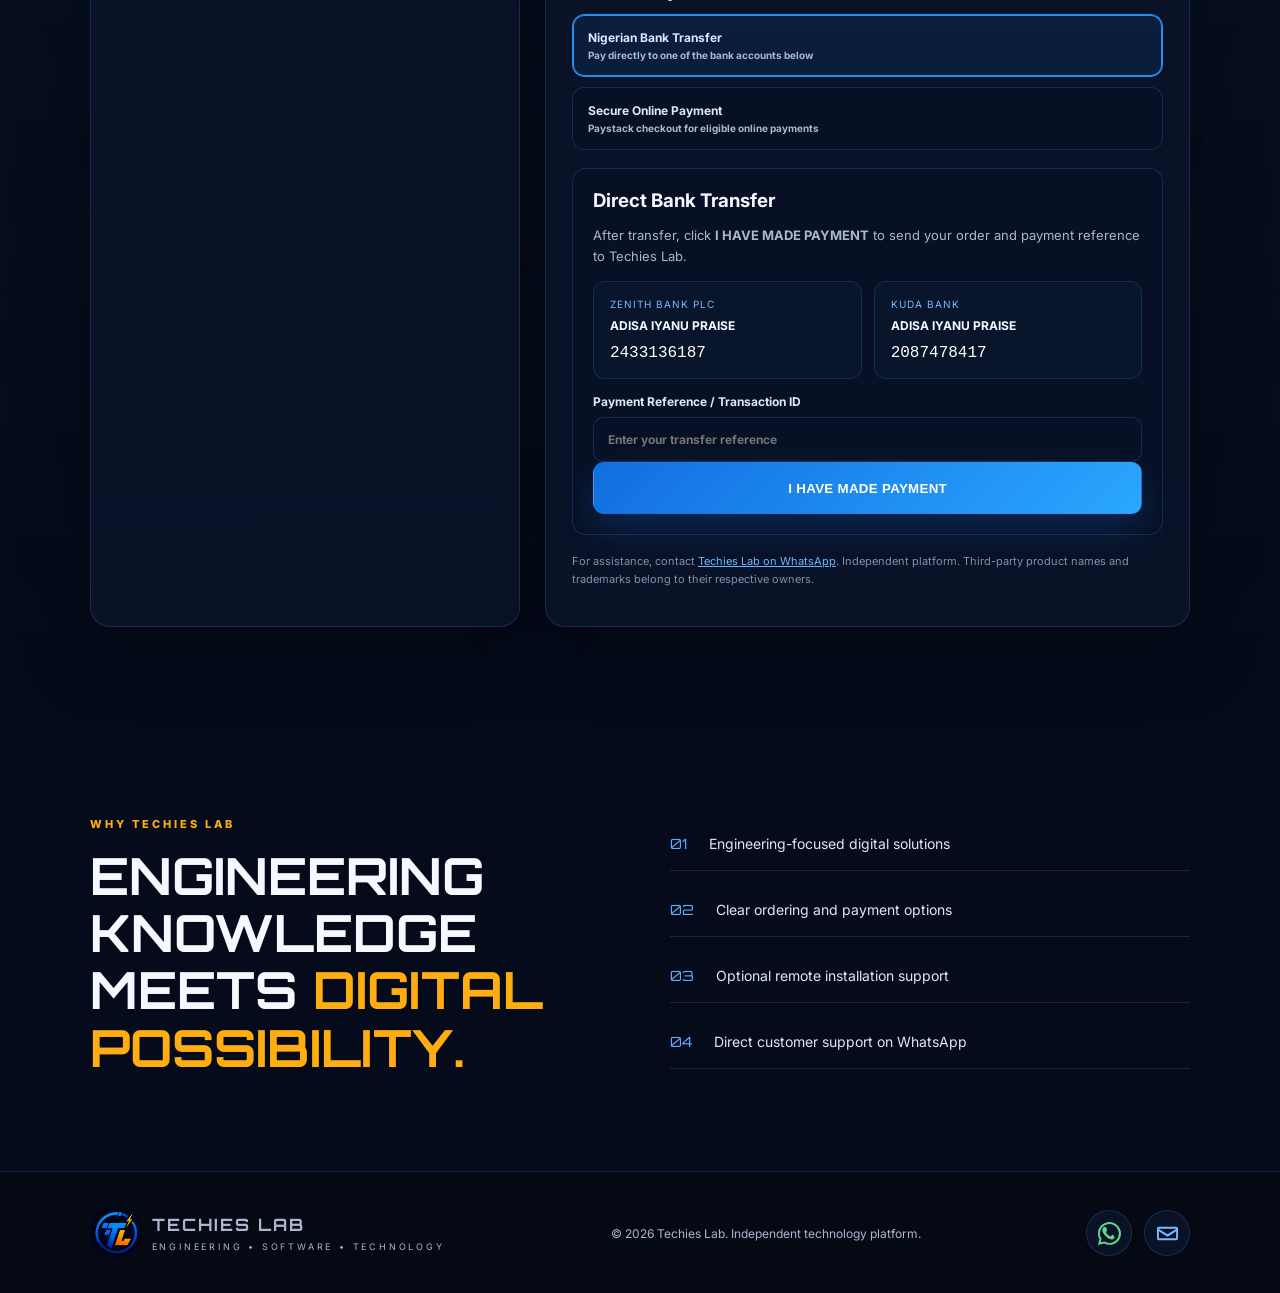
==== commit 218259e1: "Add files via upload" ====
--- a/index.html
+++ b/index.html
@@ -35,6 +35,13 @@
       </div>
       <div class="hero-mark">
         <div class="orb orb-one"></div><div class="orb orb-two"></div>
+        <div class="hero-product-orbit" aria-hidden="true">
+          <img src="assets/products/autocad.png" alt="">
+          <img src="assets/products/autocad-electrical.png" alt="">
+          <img src="assets/products/autocad-architecture.png" alt="">
+          <img src="assets/products/autocad-mep.png" alt="">
+          <img src="assets/products/inventor-nastran.png" alt="">
+        </div>
         <img src="assets/techies-lab-logo.jpg" alt="Techies Lab emblem" />
         <div class="tech-label">TECHIES LAB<br><small>DIGITAL ENGINEERING PLATFORM</small></div>
       </div>
--- a/style.css
+++ b/style.css
@@ -28,3 +28,57 @@
 
 /* Footer contact icons */
 .footer-contact{display:flex;align-items:center;gap:12px}.footer-icon{width:46px;height:46px;border:1px solid var(--line);border-radius:50%;display:grid;place-items:center;color:#fff;text-decoration:none;background:rgba(10,21,42,.9);transition:transform .2s ease,border-color .2s ease,color .2s ease}.footer-icon:hover{transform:translateY(-2px);border-color:#2aa7ff;color:#fff}.footer-icon svg{width:23px;height:23px}.whatsapp-icon{color:#63d68a}.email-icon{color:#7cbaff}@media(max-width:760px){.footer-contact{justify-content:center;margin-top:18px}}
+
+/* FINAL LOGO + PRODUCT PRESENTATION CORRECTION */
+/* Keep every supplied logo fully visible and professionally centred. */
+.product-grid{grid-template-columns:repeat(2,minmax(0,1fr));gap:20px;align-items:stretch}
+.product-card{min-height:420px;overflow:hidden}
+.product-visual{height:220px;padding:18px;display:grid;place-items:center;overflow:visible}
+.product-logo-stage{width:min(90%,340px);height:175px;padding:14px;overflow:visible;isolation:isolate}
+.product-logo-stage:before{z-index:0}
+.product-logo-stage .logo-light{z-index:0}
+.product-logo{z-index:2;width:auto;height:auto;max-width:92%;max-height:92%;object-fit:contain;object-position:center center;display:block;transform:none}
+.product-body{padding:20px 22px 22px}
+.product-body h3{font-size:20px;line-height:1.25}
+.product-body p{font-size:13px;line-height:1.5;min-height:0}
+
+/* Hero identity: exact Techies Lab emblem with the product collection orbiting around it. */
+.hero-mark{position:relative;min-height:420px;display:grid;place-items:center}
+.hero-mark>img{width:230px!important;height:230px!important;object-fit:contain!important;border-radius:50%!important;position:relative!important;z-index:4!important;box-shadow:0 24px 60px rgba(0,0,0,.5),0 0 70px rgba(0,123,255,.22)}
+.hero-mark .tech-label{position:absolute;bottom:22px;z-index:5;text-align:center}
+.hero-product-orbit{position:absolute;inset:0;z-index:3;pointer-events:none}
+.hero-product-orbit img{position:absolute;width:62px;height:62px;object-fit:contain;object-position:center;border-radius:14px;background:rgba(6,14,29,.72);border:1px solid rgba(255,255,255,.1);padding:6px;box-shadow:0 12px 28px rgba(0,0,0,.35)}
+.hero-product-orbit img:nth-child(1){top:4%;left:50%;transform:translateX(-50%)}
+.hero-product-orbit img:nth-child(2){top:19%;right:8%}
+.hero-product-orbit img:nth-child(3){bottom:20%;right:7%}
+.hero-product-orbit img:nth-child(4){bottom:20%;left:7%}
+.hero-product-orbit img:nth-child(5){top:19%;left:8%}
+
+@media(max-width:760px){
+  .product-grid{grid-template-columns:repeat(2,minmax(0,1fr));gap:12px}
+  .product-card{min-height:355px;border-radius:18px}
+  .product-visual{height:155px;padding:10px}
+  .product-logo-stage{width:100%;height:132px;padding:8px;border-radius:15px}
+  .product-logo{max-width:96%;max-height:96%}
+  .product-body{padding:15px}
+  .product-body h3{font-size:15px;line-height:1.28}
+  .product-body p{font-size:10px;line-height:1.4;margin-bottom:9px}
+  .product-category{font-size:8px}
+  .price{font-size:18px;margin-bottom:10px}
+  .card-actions{grid-template-columns:1fr;gap:6px}
+  .card-actions button{min-height:36px;font-size:9px}
+  .hero-mark{min-height:330px}
+  .hero-mark>img{width:185px!important;height:185px!important}
+  .hero-product-orbit img{width:48px;height:48px;border-radius:11px;padding:4px}
+  .hero-mark .tech-label{bottom:2px;font-size:12px}
+}
+@media(max-width:440px){
+  .product-grid{gap:9px}
+  .product-card{min-height:338px}
+  .product-visual{height:142px;padding:8px}
+  .product-logo-stage{height:118px;padding:6px}
+  .product-body{padding:13px}
+  .product-body h3{font-size:13px}
+  .product-body p{font-size:9px}
+  .card-actions button{min-height:34px;font-size:8px}
+}
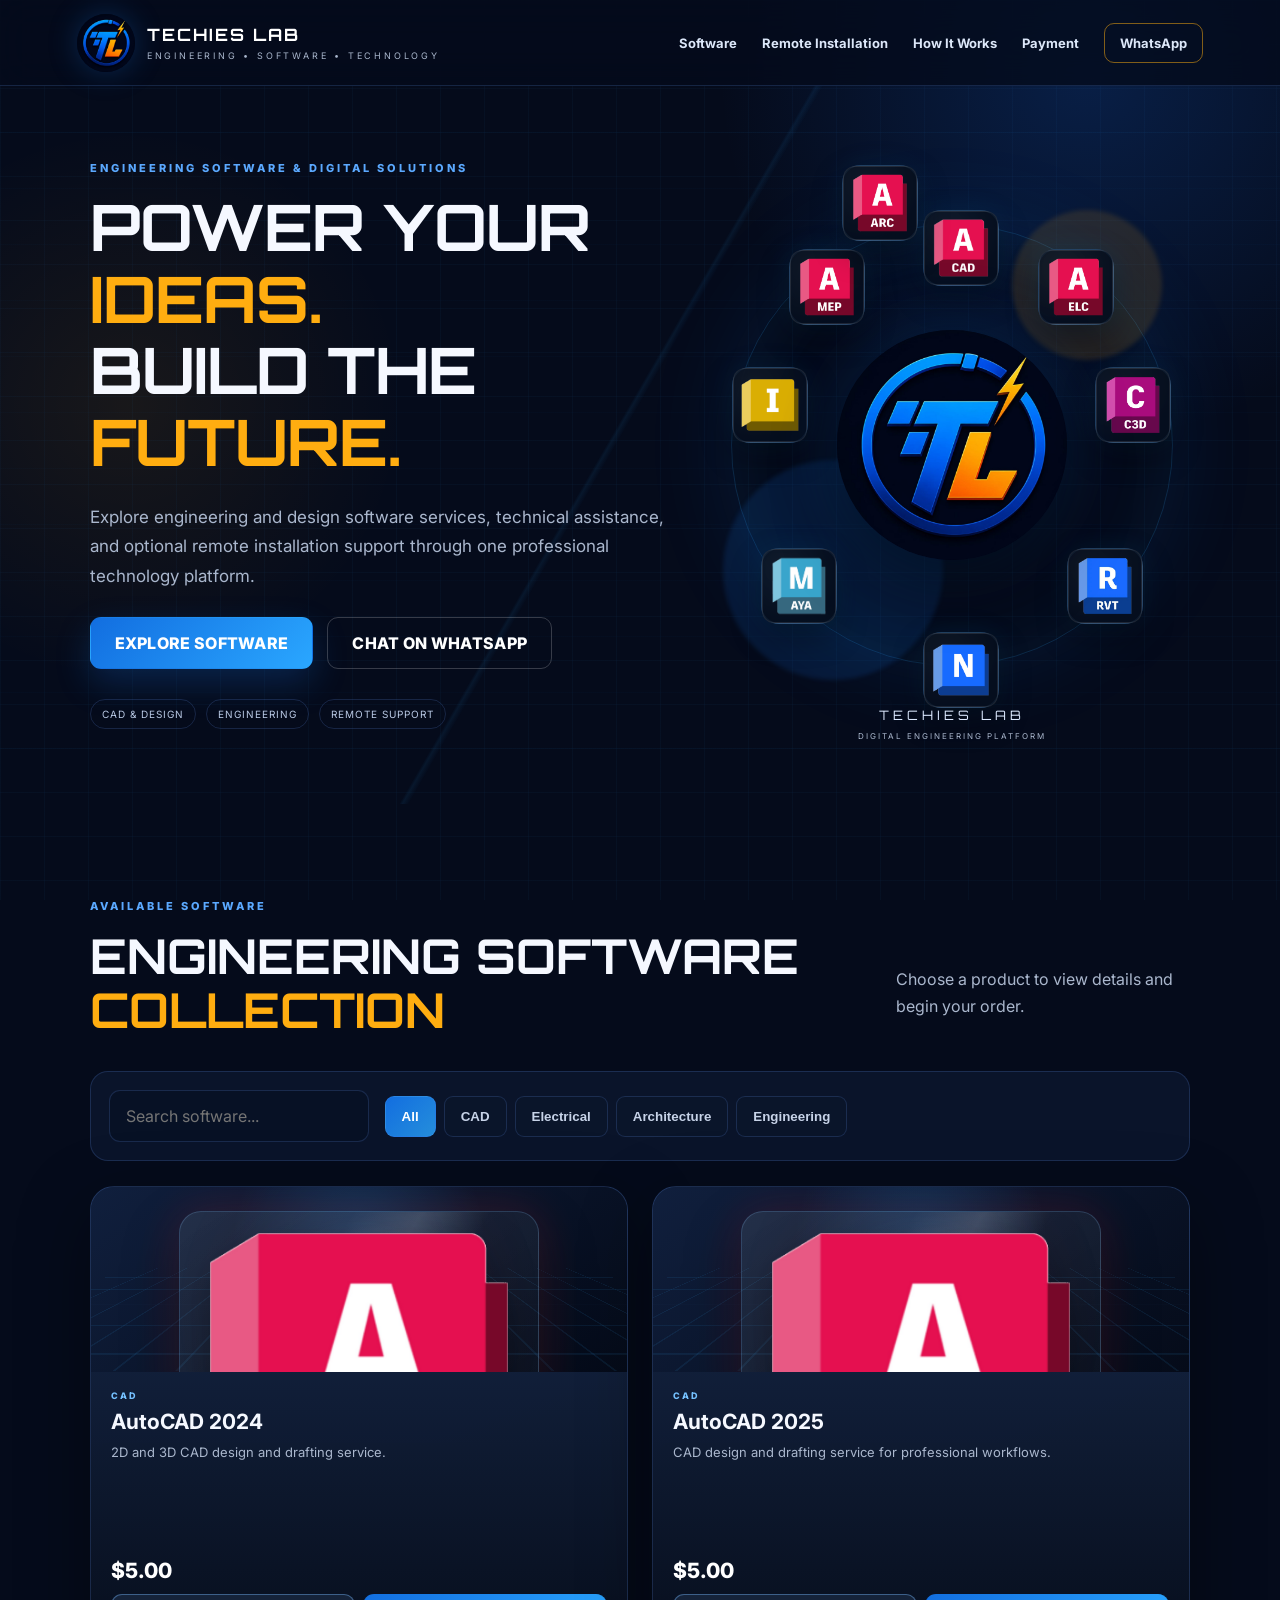
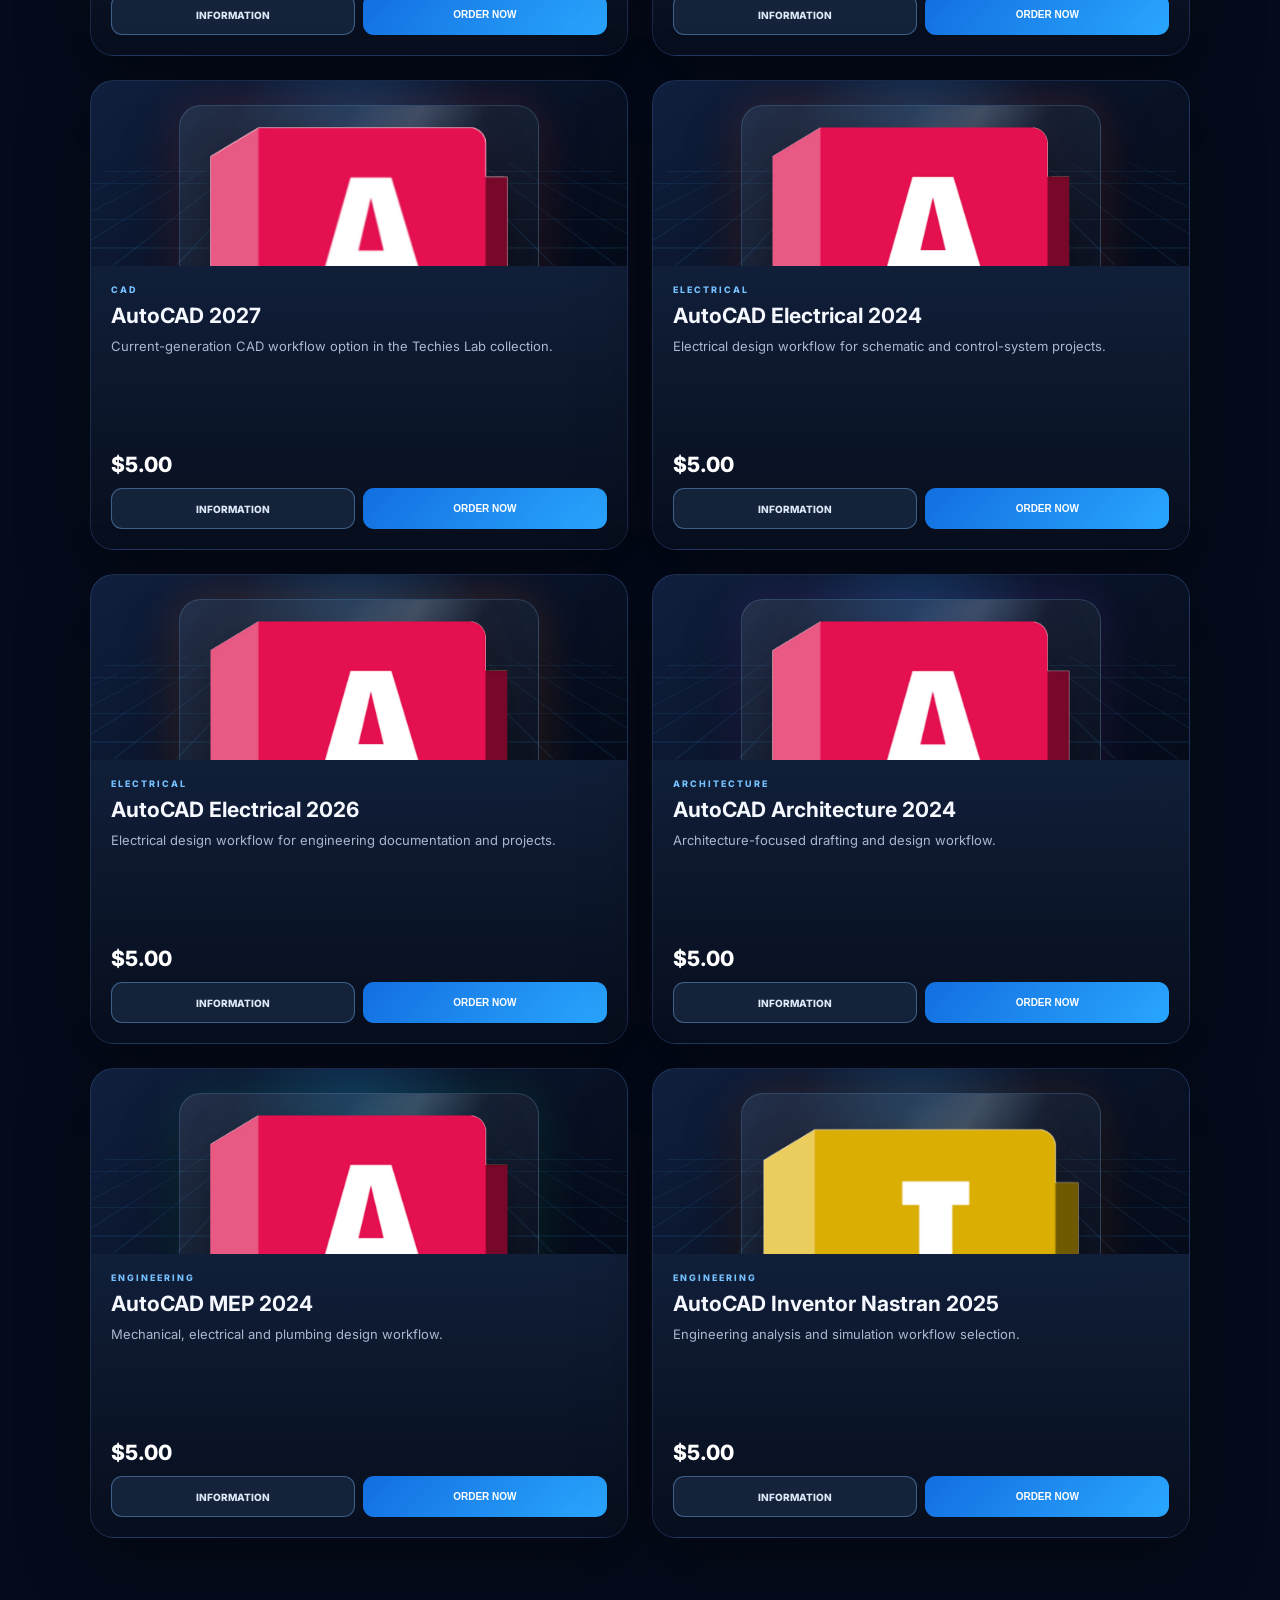
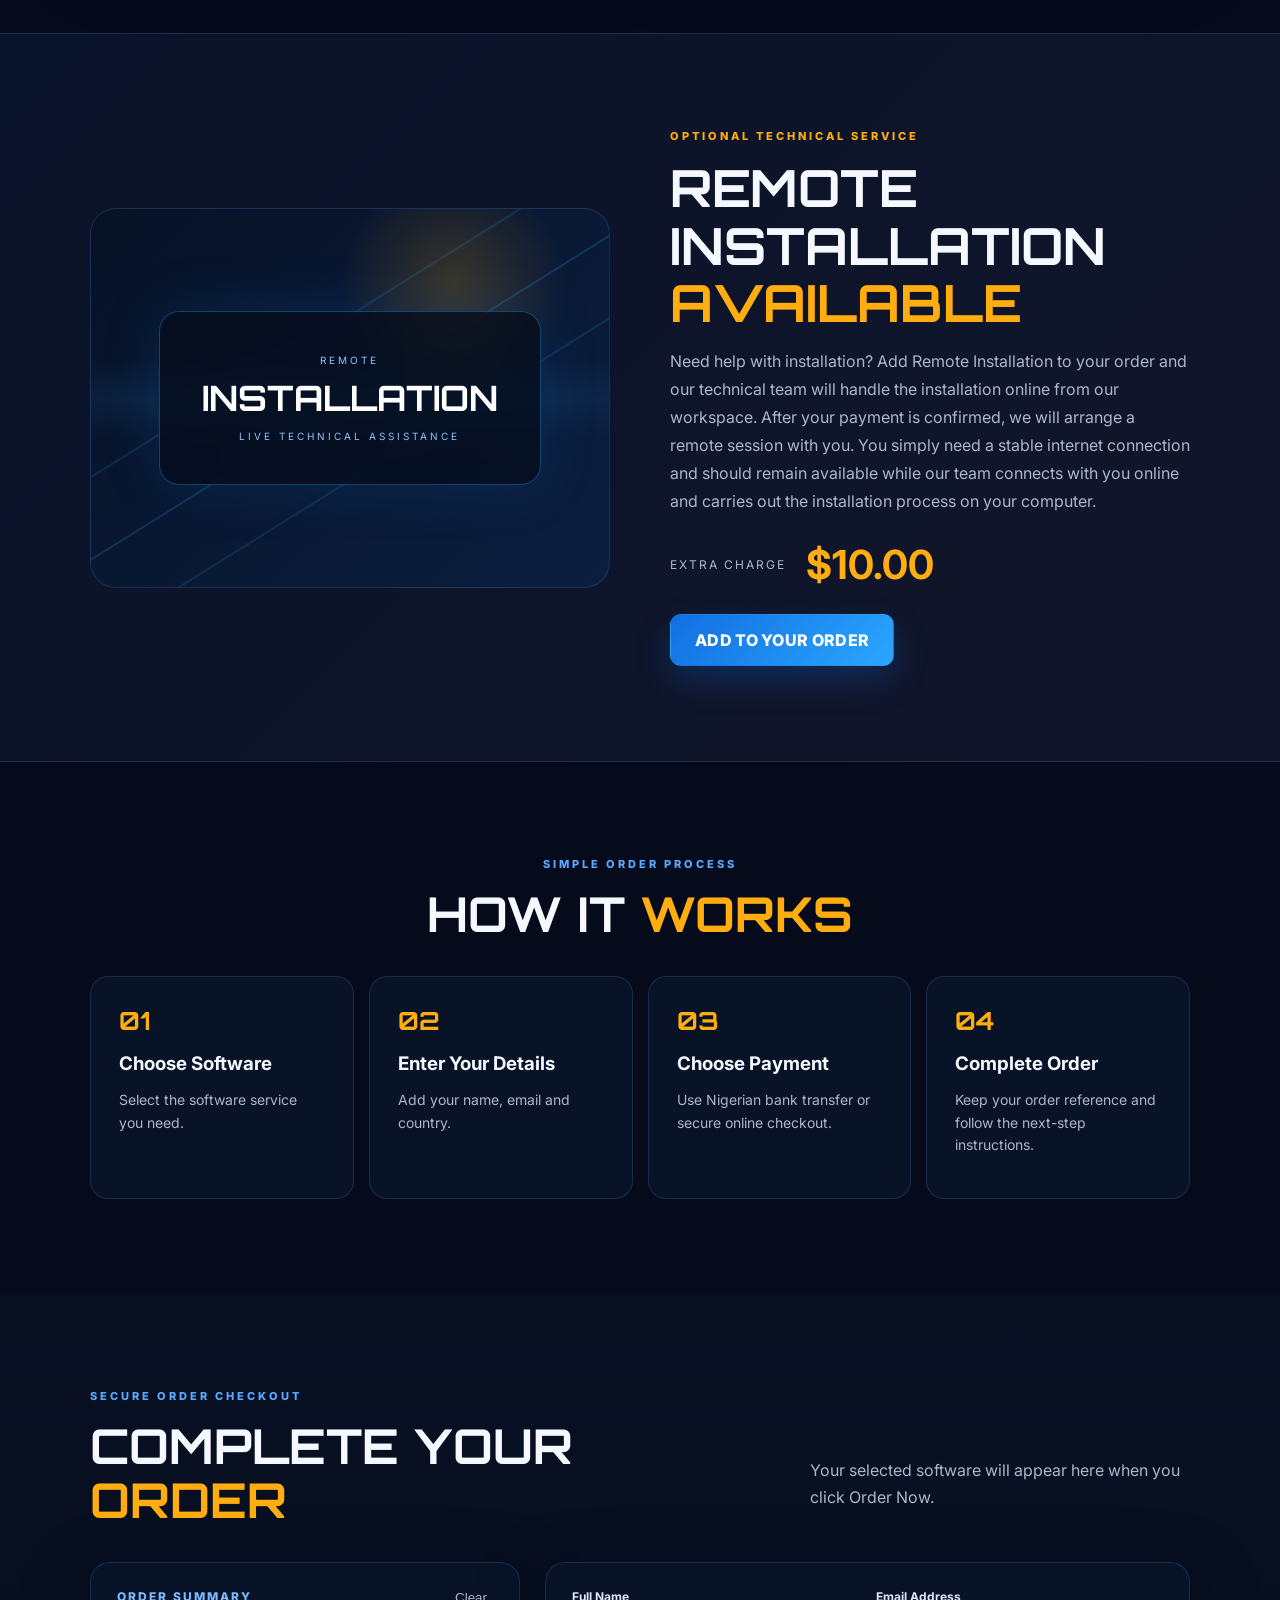
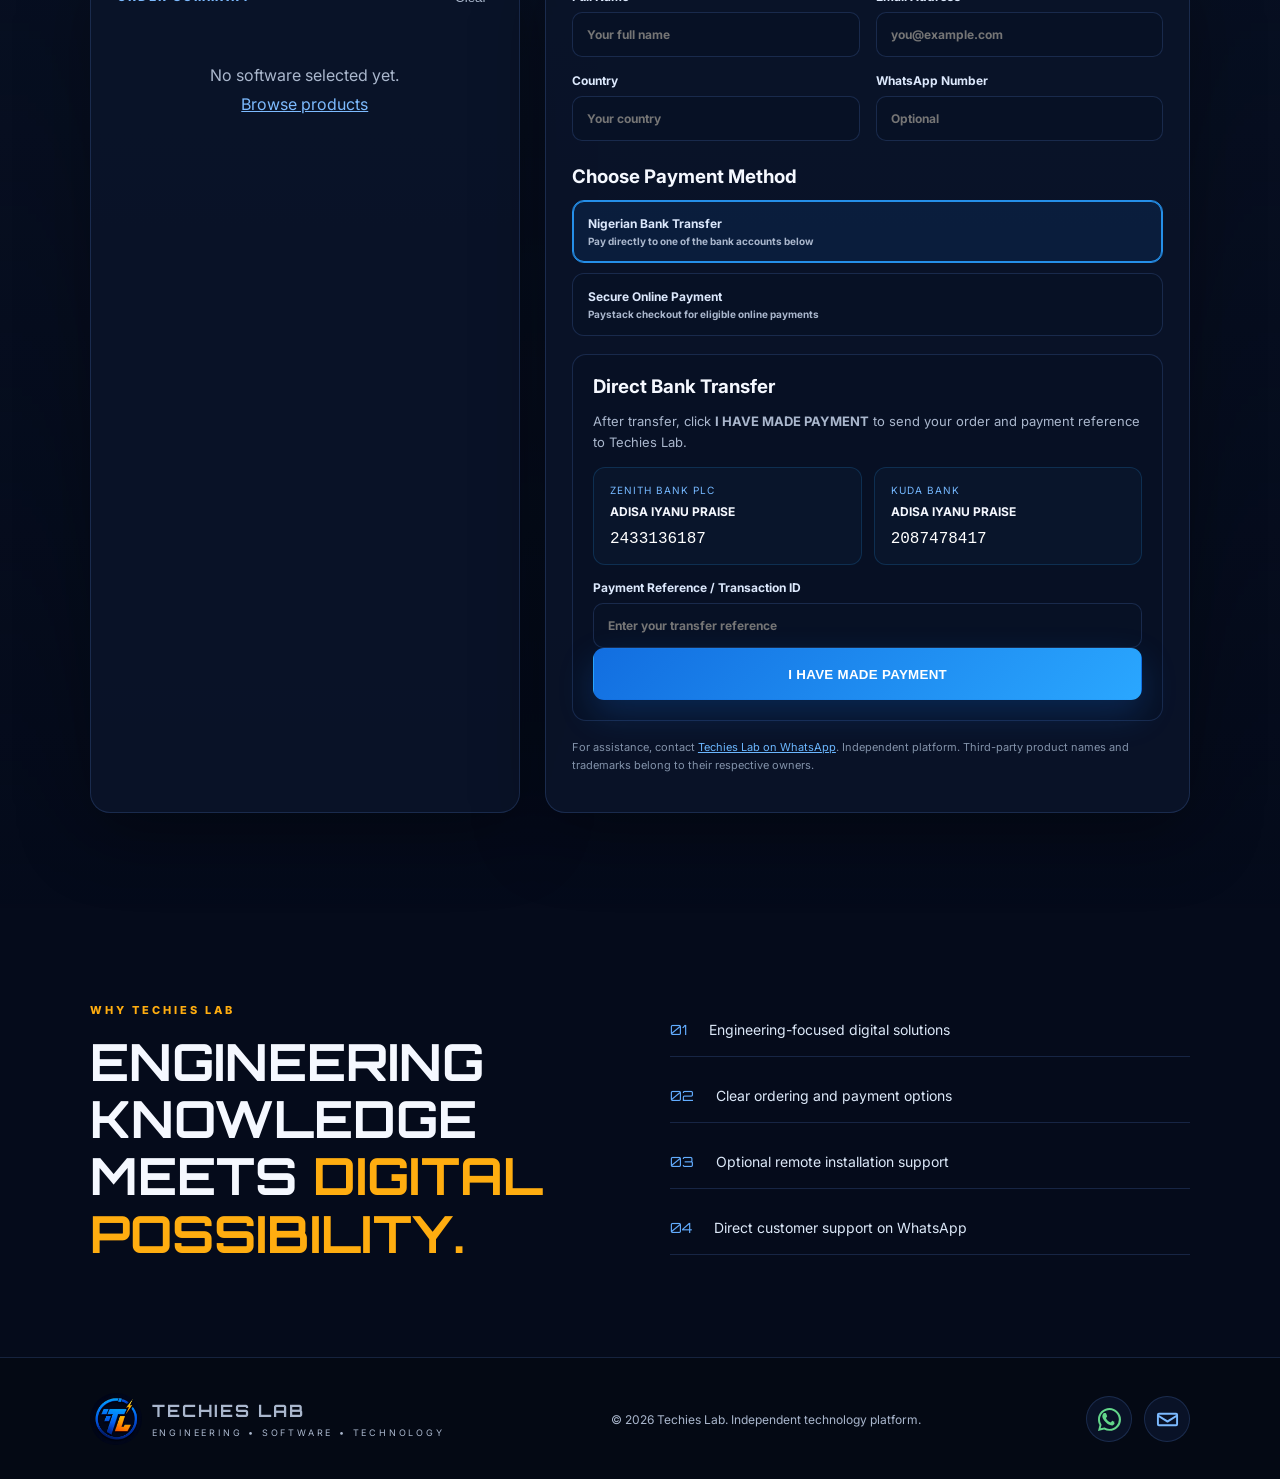
==== commit 0a291acc: "Add files via upload" ====
--- a/index.html
+++ b/index.html
@@ -36,11 +36,15 @@
       <div class="hero-mark">
         <div class="orb orb-one"></div><div class="orb orb-two"></div>
         <div class="hero-product-orbit" aria-hidden="true">
-          <img src="assets/products/autocad.png" alt="">
-          <img src="assets/products/autocad-electrical.png" alt="">
-          <img src="assets/products/autocad-architecture.png" alt="">
-          <img src="assets/products/autocad-mep.png" alt="">
-          <img src="assets/products/inventor-nastran.png" alt="">
+          <span class="orbit-logo orbit-1"><img src="assets/products/autocad.png" alt=""></span>
+          <span class="orbit-logo orbit-2"><img src="assets/products/autocad-electrical.png" alt=""></span>
+          <span class="orbit-logo orbit-3"><img src="assets/orbit/civil3d.png" alt=""></span>
+          <span class="orbit-logo orbit-4"><img src="assets/orbit/revit.png" alt=""></span>
+          <span class="orbit-logo orbit-5"><img src="assets/orbit/navisworks.png" alt=""></span>
+          <span class="orbit-logo orbit-6"><img src="assets/orbit/maya.png" alt=""></span>
+          <span class="orbit-logo orbit-7"><img src="assets/products/inventor-nastran.png" alt=""></span>
+          <span class="orbit-logo orbit-8"><img src="assets/products/autocad-mep.png" alt=""></span>
+          <span class="orbit-logo orbit-9"><img src="assets/products/autocad-architecture.png" alt=""></span>
         </div>
         <img src="assets/techies-lab-logo.jpg" alt="Techies Lab emblem" />
         <div class="tech-label">TECHIES LAB<br><small>DIGITAL ENGINEERING PLATFORM</small></div>
@@ -55,7 +59,7 @@
 
     <section class="remote section" id="remote">
       <div class="remote-visual"><div class="scanline"></div><div class="screen-card"><span>REMOTE</span><strong>INSTALLATION</strong><small>LIVE TECHNICAL ASSISTANCE</small></div></div>
-      <div class="remote-copy"><div class="eyebrow orange">OPTIONAL TECHNICAL SERVICE</div><h2>REMOTE INSTALLATION <span>AVAILABLE</span></h2><p>Need assistance with installation? Add remote installation support to your order and get guided help through the supported remote-service process.</p><div class="price-line"><span>EXTRA CHARGE</span><strong>$10.00</strong></div><a href="#products" class="btn primary">ADD TO YOUR ORDER</a></div>
+      <div class="remote-copy"><div class="eyebrow orange">OPTIONAL TECHNICAL SERVICE</div><h2>REMOTE INSTALLATION <span>AVAILABLE</span></h2><p>Need help with installation? Add Remote Installation to your order and our technical team will handle the installation online from our workspace. After your payment is confirmed, we will arrange a remote session with you. You simply need a stable internet connection and should remain available while our team connects with you online and carries out the installation process on your computer.</p><div class="price-line"><span>EXTRA CHARGE</span><strong>$10.00</strong></div><a href="#products" class="btn primary">ADD TO YOUR ORDER</a></div>
     </section>
 
     <section class="section how" id="how"><div class="section-head center"><div><div class="eyebrow">SIMPLE ORDER PROCESS</div><h2>HOW IT <span>WORKS</span></h2></div></div><div class="steps"><article><b>01</b><h3>Choose Software</h3><p>Select the software service you need.</p></article><article><b>02</b><h3>Enter Your Details</h3><p>Add your name, email and country.</p></article><article><b>03</b><h3>Choose Payment</h3><p>Use Nigerian bank transfer or secure online checkout.</p></article><article><b>04</b><h3>Complete Order</h3><p>Keep your order reference and follow the next-step instructions.</p></article></div></section>
--- a/style.css
+++ b/style.css
@@ -82,3 +82,242 @@
   .product-body p{font-size:9px}
   .card-actions button{min-height:34px;font-size:8px}
 }
+
+/* FINAL LAYOUT REFINEMENT: compact catalogue, no logo/body overlap, expandable orbit */
+.products-section{max-width:1440px;margin:0 auto}
+.product-grid{grid-template-columns:repeat(3,minmax(0,1fr));gap:18px;align-items:stretch}
+.product-card{min-height:405px;overflow:hidden;position:relative;display:flex;flex-direction:column}
+.product-visual{height:185px;min-height:185px;flex:0 0 185px;padding:16px;display:grid;place-items:center;overflow:hidden;position:relative;z-index:1}
+.product-logo-stage{width:min(84%,260px);height:142px;max-width:100%;padding:12px;display:grid;place-items:center;overflow:hidden;position:relative}
+.product-logo{position:relative!important;z-index:2!important;width:auto!important;height:auto!important;max-width:82%!important;max-height:82%!important;object-fit:contain!important;object-position:center center!important;display:block!important;margin:auto!important;transform:none!important}
+.product-body{position:relative;z-index:3;flex:1;padding:18px 20px 20px;background:linear-gradient(180deg,rgba(12,24,48,.92),rgba(7,14,29,.99));min-height:220px}
+.product-body h3{font-size:18px;line-height:1.28;margin:8px 0 6px}
+.product-body p{font-size:12px;line-height:1.48;margin:0 0 12px;min-height:0}
+.product-category{font-size:9px}
+.price{font-size:21px;margin-bottom:11px}
+.card-actions{grid-template-columns:1fr 1fr;gap:8px}
+.card-actions button{min-height:41px;font-size:10px}
+
+/* Give the Techies Lab label more breathing room below the orbital ring for future products. */
+.hero-mark{min-height:470px;height:470px;overflow:visible}
+.hero-mark .tech-label{bottom:-18px;line-height:1.65;padding-top:10px}
+.hero-mark .tech-label small{display:block;margin-top:3px}
+.hero-product-orbit{inset:18px 0 44px}
+.hero-product-orbit img{width:58px;height:58px}
+.hero-product-orbit img:nth-child(1){top:0;left:50%;transform:translateX(-50%)}
+.hero-product-orbit img:nth-child(2){top:18%;right:7%}
+.hero-product-orbit img:nth-child(3){bottom:18%;right:6%}
+.hero-product-orbit img:nth-child(4){bottom:18%;left:6%}
+.hero-product-orbit img:nth-child(5){top:18%;left:7%}
+
+@media(max-width:1100px){
+  .product-grid{grid-template-columns:repeat(2,minmax(0,1fr));gap:16px}
+}
+@media(max-width:760px){
+  .product-grid{grid-template-columns:repeat(2,minmax(0,1fr));gap:11px}
+  .product-card{min-height:340px}
+  .product-visual{height:142px;min-height:142px;flex-basis:142px;padding:8px}
+  .product-logo-stage{width:94%;height:112px;padding:7px;border-radius:14px}
+  .product-logo{max-width:80%!important;max-height:80%!important}
+  .product-body{min-height:198px;padding:13px 14px 14px}
+  .product-body h3{font-size:14px;line-height:1.28;margin:7px 0 5px}
+  .product-body p{font-size:9px;line-height:1.4;margin-bottom:8px}
+  .product-category{font-size:7px;letter-spacing:1.2px}
+  .price{font-size:17px;margin-bottom:8px}
+  .card-actions{grid-template-columns:1fr;gap:5px}
+  .card-actions button{min-height:34px;font-size:8px}
+  .hero-mark{min-height:370px;height:370px}
+  .hero-mark .tech-label{bottom:-18px}
+  .hero-product-orbit{inset:22px 0 54px}
+  .hero-product-orbit img{width:44px;height:44px;padding:4px}
+}
+@media(max-width:440px){
+  .product-grid{grid-template-columns:1fr}
+  .product-card{min-height:365px}
+  .product-visual{height:150px;min-height:150px;flex-basis:150px}
+  .product-logo-stage{width:72%;height:122px}
+  .product-logo{max-width:78%!important;max-height:78%!important}
+  .product-body{min-height:210px;padding:15px 16px 16px}
+  .product-body h3{font-size:17px}
+  .product-body p{font-size:11px}
+  .card-actions{grid-template-columns:1fr 1fr}
+  .card-actions button{font-size:9px;min-height:38px}
+}
+
+
+/* === FINAL PRODUCT LOGO FIT + COMPLETE ORBITAL SOFTWARE RING === */
+.product-grid{
+  grid-template-columns:repeat(2,minmax(0,1fr));
+  gap:24px;
+}
+.product-card{
+  min-height:470px;
+  overflow:hidden;
+}
+.product-visual{
+  height:270px;
+  padding:24px;
+  display:grid;
+  place-items:center;
+  overflow:hidden;
+  position:relative;
+}
+.product-logo-stage{
+  width:min(84%,360px);
+  height:205px;
+  padding:12px;
+  overflow:hidden;
+  display:grid;
+  place-items:center;
+  position:relative;
+}
+.product-logo{
+  width:100% !important;
+  height:100% !important;
+  max-width:100% !important;
+  max-height:100% !important;
+  object-fit:contain !important;
+  object-position:center center !important;
+  position:relative;
+  z-index:2;
+  display:block;
+  margin:auto;
+  transform:none !important;
+}
+.product-body{
+  position:relative;
+  z-index:3;
+  background:linear-gradient(180deg,rgba(17,31,57,.98),rgba(7,14,29,.99));
+}
+.product-body h3{font-size:21px}
+.product-body p{font-size:13px;line-height:1.55}
+.product-bottom{position:relative;z-index:3}
+
+.hero-mark{
+  height:560px;
+  overflow:visible;
+}
+.hero-mark:before{
+  width:440px;
+  height:440px;
+}
+.hero-product-orbit{
+  position:absolute;
+  inset:0;
+  z-index:3;
+  pointer-events:none;
+}
+.hero-mark > img{
+  width:260px;
+  height:260px;
+  z-index:5;
+}
+.tech-label{
+  z-index:6;
+  bottom:-18px;
+  line-height:1.45;
+}
+.tech-label small{display:block;margin-top:5px}
+
+.orbit-logo{
+  position:absolute;
+  width:76px;
+  height:76px;
+  display:grid;
+  place-items:center;
+  padding:7px;
+  border-radius:18px;
+  background:radial-gradient(circle at 30% 25%,rgba(255,255,255,.16),rgba(7,17,37,.88) 72%);
+  border:1px solid rgba(105,185,255,.28);
+  box-shadow:0 12px 30px rgba(0,0,0,.38),0 0 28px rgba(42,167,255,.10);
+  backdrop-filter:blur(8px);
+}
+.orbit-logo img{
+  width:100% !important;
+  height:100% !important;
+  max-width:100%;
+  max-height:100%;
+  object-fit:contain;
+  object-position:center;
+  border-radius:12px;
+  box-shadow:none !important;
+}
+.orbit-1{top:8%;left:44%;}
+.orbit-2{top:15%;right:16%;}
+.orbit-3{top:36%;right:4%;}
+.orbit-4{bottom:18%;right:10%;}
+.orbit-5{bottom:3%;left:44%;}
+.orbit-6{bottom:18%;left:10%;}
+.orbit-7{top:36%;left:4%;}
+.orbit-8{top:15%;left:16%;}
+.orbit-9{top:0%;left:27%;}
+
+@media(max-width:1050px){
+  .hero-mark{height:500px}
+  .hero-mark > img{width:235px;height:235px}
+  .orbit-logo{width:66px;height:66px;border-radius:16px}
+  .tech-label{bottom:-10px}
+}
+@media(max-width:760px){
+  .product-grid{grid-template-columns:repeat(2,minmax(0,1fr));gap:14px}
+  .product-card{min-height:405px}
+  .product-visual{height:210px;padding:14px}
+  .product-logo-stage{width:92%;height:170px;padding:8px;border-radius:16px}
+  .product-body{padding:17px}
+  .product-body h3{font-size:16px}
+  .product-body p{font-size:11px;line-height:1.45}
+  .hero-mark{height:430px}
+  .hero-mark:before{width:320px;height:320px}
+  .hero-mark > img{width:185px;height:185px}
+  .orbit-logo{width:52px;height:52px;padding:5px;border-radius:13px}
+  .tech-label{font-size:10px;letter-spacing:3px;bottom:-14px}
+  .tech-label small{font-size:6px;letter-spacing:1.3px}
+  .orbit-1{top:9%;left:43%}
+  .orbit-2{top:17%;right:9%}
+  .orbit-3{top:38%;right:0%}
+  .orbit-4{bottom:20%;right:5%}
+  .orbit-5{bottom:4%;left:43%}
+  .orbit-6{bottom:20%;left:5%}
+  .orbit-7{top:38%;left:0%}
+  .orbit-8{top:17%;left:9%}
+  .orbit-9{top:3%;left:24%}
+}
+@media(max-width:560px){
+  .product-grid{grid-template-columns:1fr}
+  .product-card{min-height:0}
+  .product-visual{height:245px}
+  .product-logo-stage{width:min(82%,360px);height:190px}
+  .product-body{padding:20px}
+  .product-body h3{font-size:20px}
+  .product-body p{font-size:13px}
+}
+
+
+/* Information button and modal */
+.info-btn {
+  border: 1px solid rgba(110, 170, 235, .45);
+  background: #15233a;
+  color: #dbe9f8;
+  border-radius: 12px;
+  padding: 12px 18px;
+  font: inherit;
+  font-weight: 700;
+  cursor: pointer;
+  transition: transform .2s ease, background .2s ease;
+}
+.info-btn:hover { background: #1b3150; transform: translateY(-1px); }
+
+.info-modal { display: none; position: fixed; inset: 0; z-index: 9999; align-items: center; justify-content: center; padding: 20px; }
+.info-modal.is-open { display: flex; }
+.info-modal__backdrop { position: absolute; inset: 0; background: rgba(0,0,0,.72); }
+.info-modal__dialog {
+  position: relative; width: min(680px, 100%); max-height: 82vh; overflow: auto;
+  background: #0f1c2d; color: #edf4ff; border: 1px solid #2f638f;
+  border-radius: 22px; padding: 34px; box-shadow: 0 22px 70px rgba(0,0,0,.5);
+}
+.info-modal__dialog h2 { margin: 0 40px 18px 0; }
+.info-modal__dialog p, #infoModalContent { color: #c2cfdd; line-height: 1.7; }
+.info-modal__close {
+  position: absolute; top: 14px; right: 18px; border: 0; background: transparent;
+  color: #fff; font-size: 34px; line-height: 1; cursor: pointer;
+}
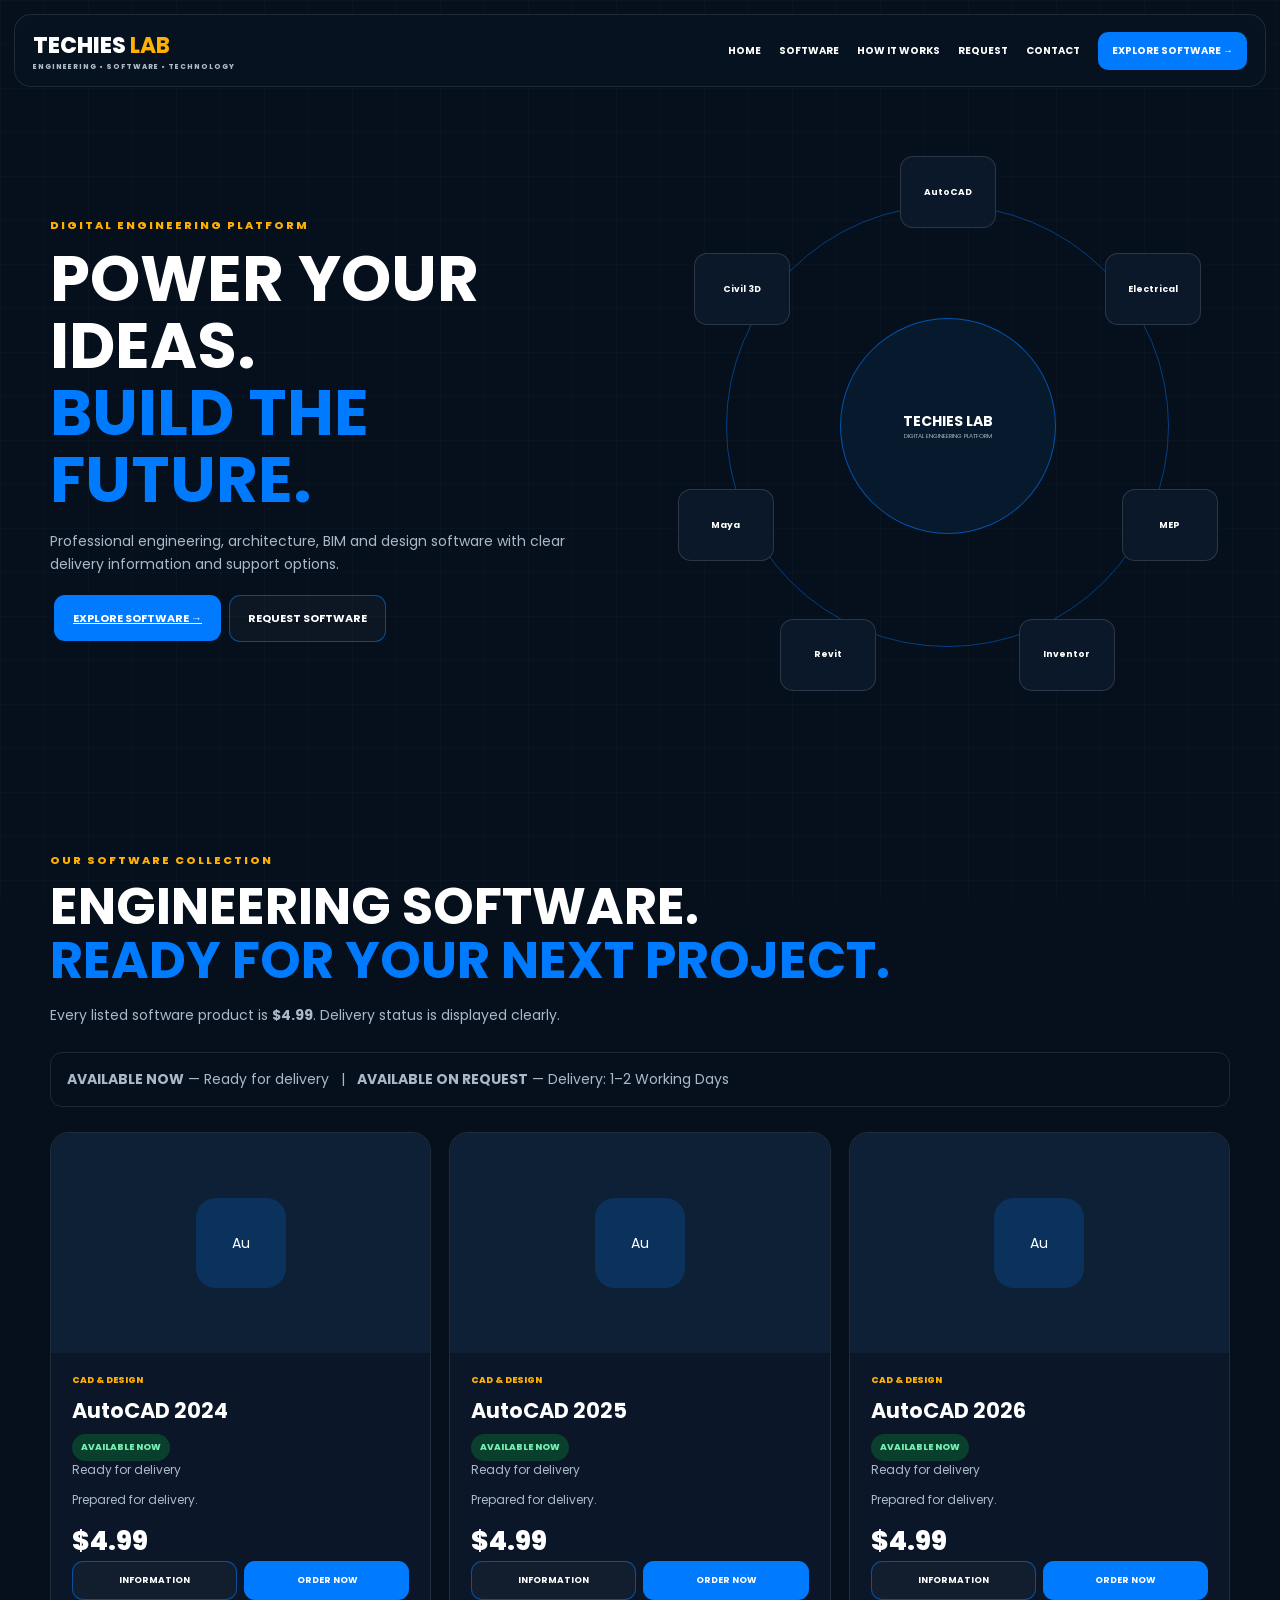
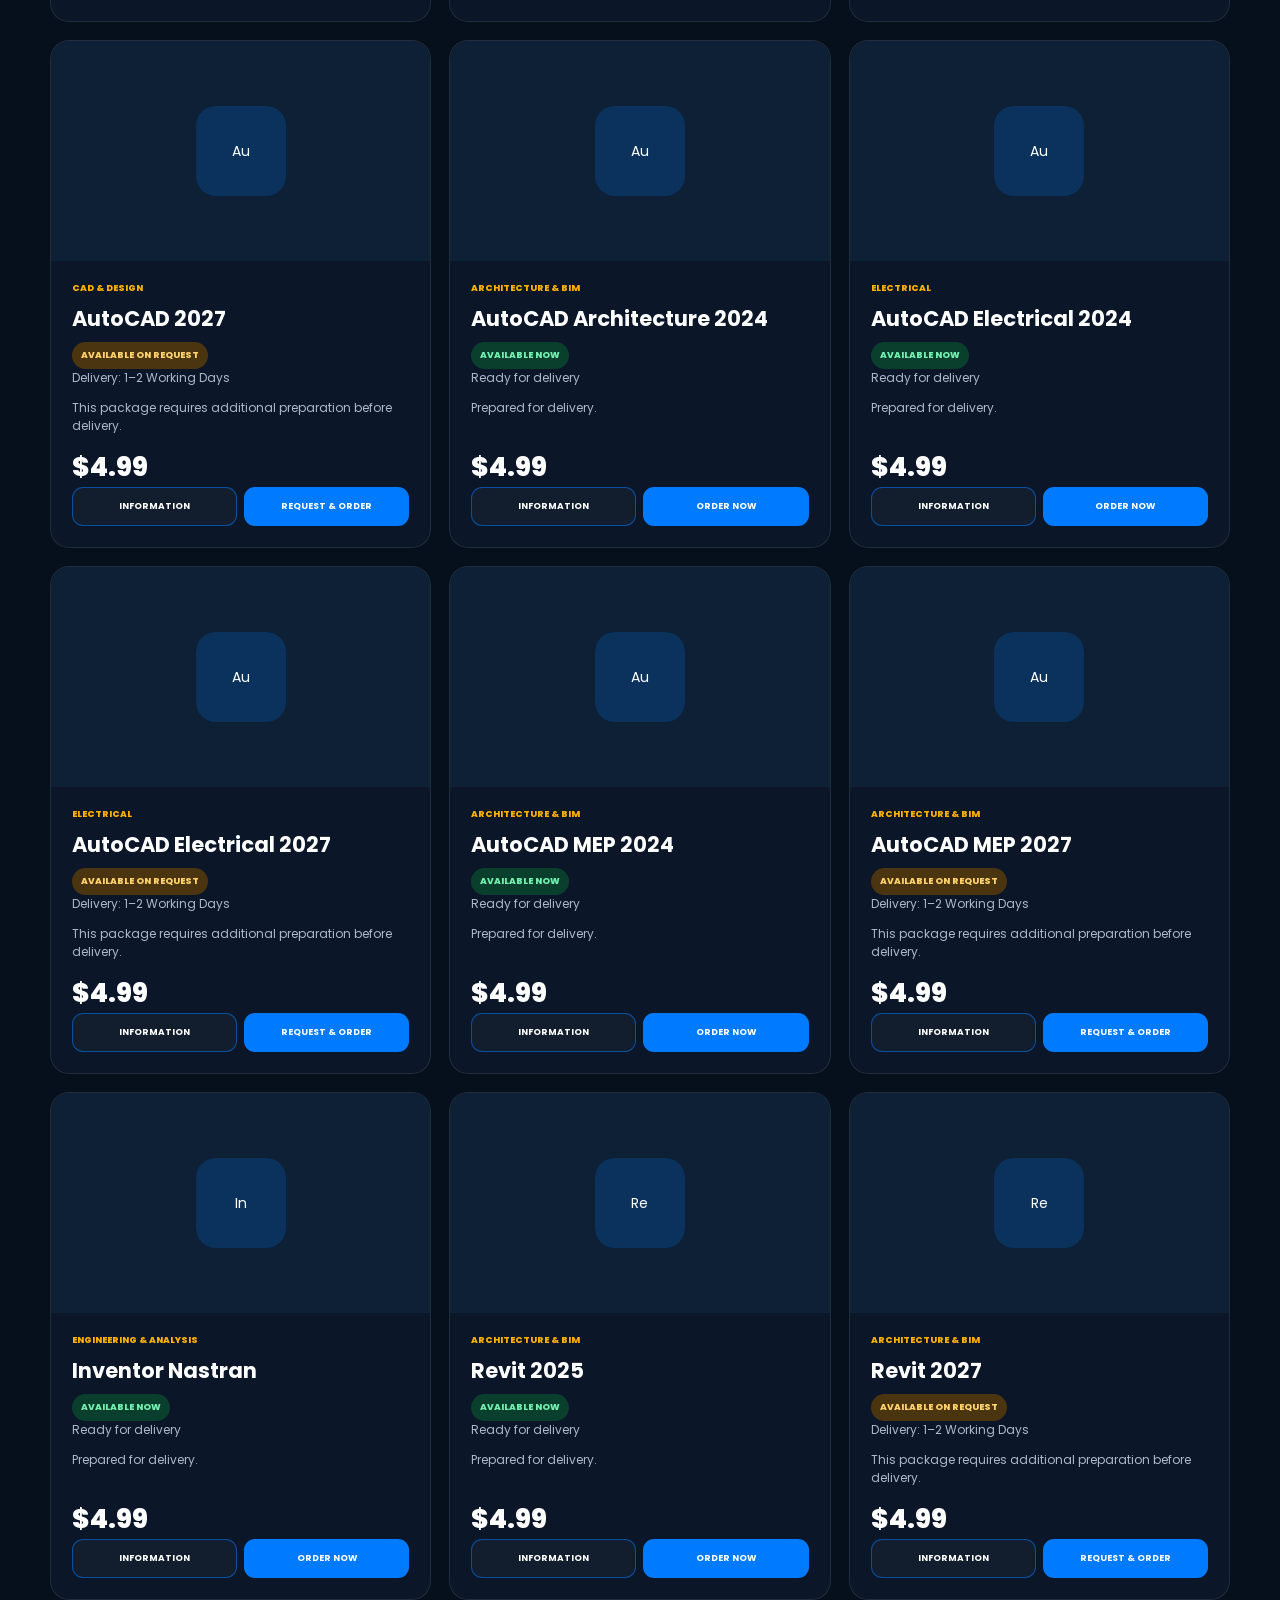
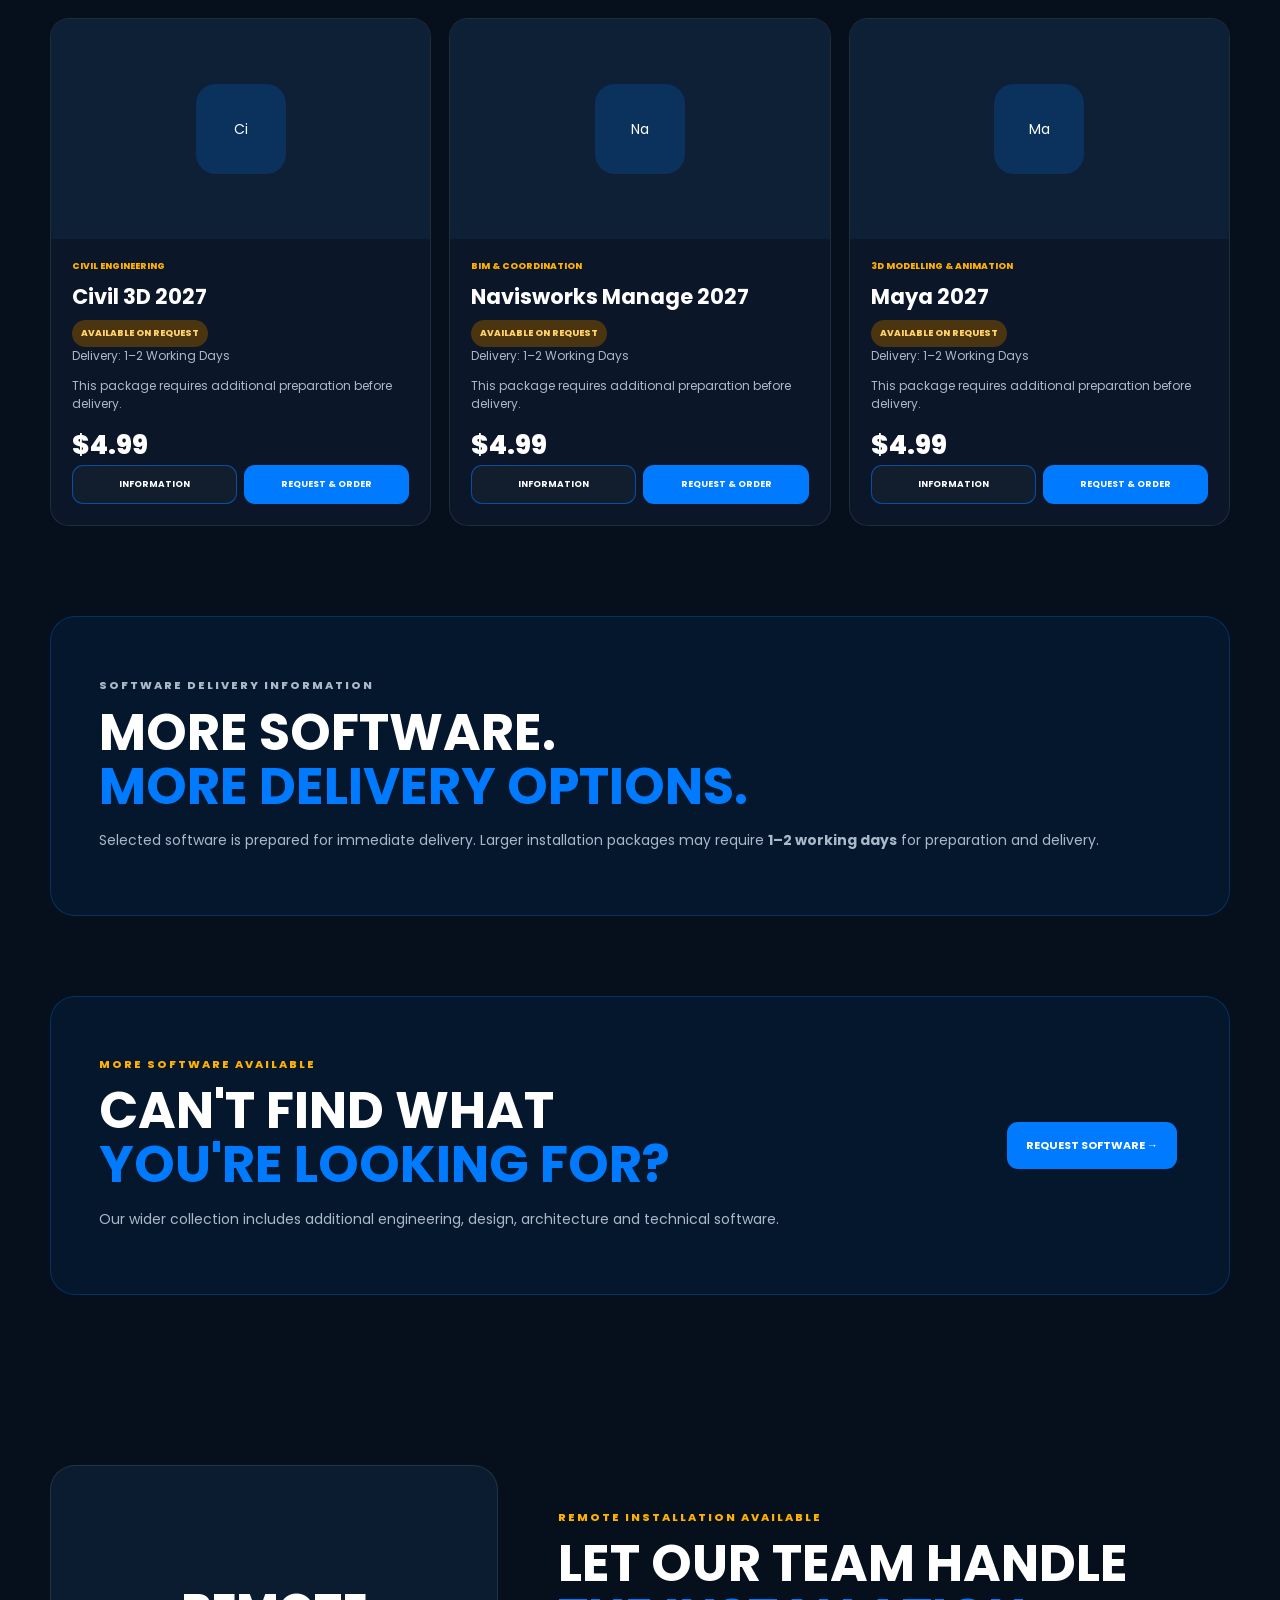
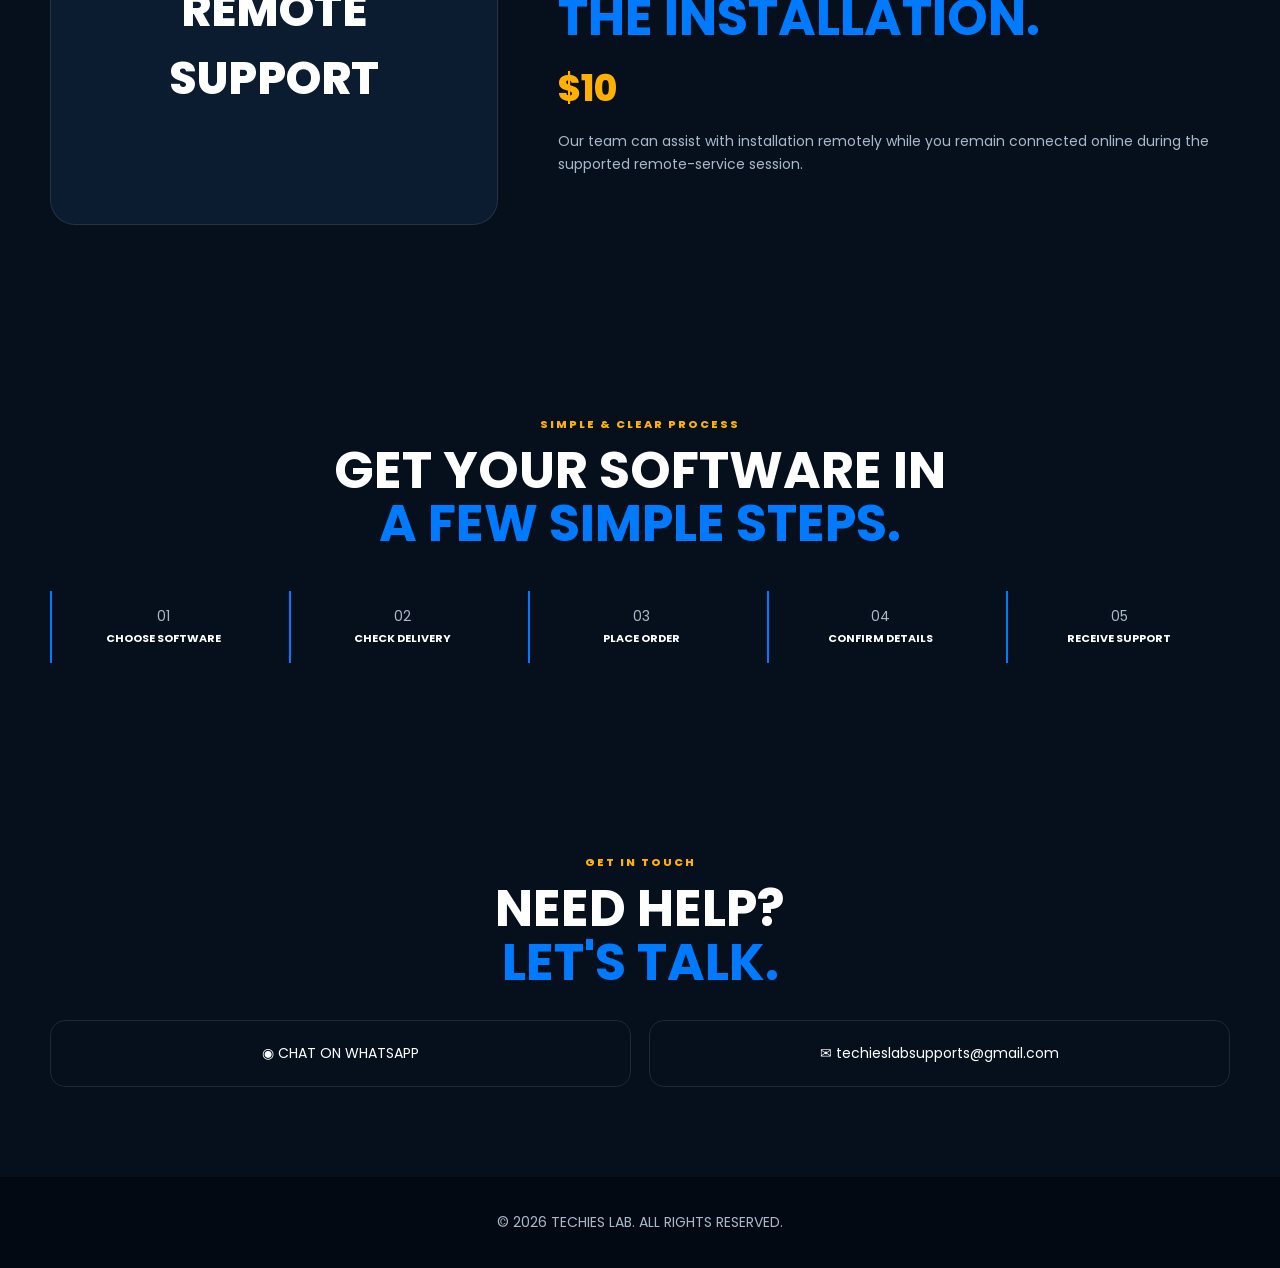
==== commit 32e8b3b9: "Add files via upload" ====
--- a/index.html
+++ b/index.html
@@ -1,86 +1,14 @@
-<!doctype html>
-<html lang="en">
-<head>
-  <meta charset="utf-8" />
-  <meta name="viewport" content="width=device-width, initial-scale=1" />
-  <meta name="description" content="Techies Lab engineering software and digital technology services." />
-  <title>Techies Lab | Engineering • Software • Technology</title>
-  <link rel="preconnect" href="https://js.paystack.co" />
-  <link rel="stylesheet" href="style.css" />
-  <script src="https://js.paystack.co/v1/inline.js"></script>
-</head>
-<body>
-  <div class="site-bg"></div>
-  <header class="site-header" id="top">
-    <a class="brand" href="#top" aria-label="Techies Lab home">
-      <img src="assets/techies-lab-logo.jpg" alt="Techies Lab logo" />
-      <span><strong>TECHIES LAB</strong><small>ENGINEERING • SOFTWARE • TECHNOLOGY</small></span>
-    </a>
-    <button class="menu-btn" aria-label="Open menu" aria-expanded="false"><span></span><span></span><span></span></button>
-    <nav class="nav-links">
-      <a href="#products">Software</a><a href="#remote">Remote Installation</a><a href="#how">How It Works</a><a href="#payment">Payment</a>
-      <a class="nav-wa" href="https://wa.me/2349071766222" target="_blank" rel="noopener">WhatsApp</a>
-    </nav>
-  </header>
-
-  <main>
-    <section class="hero">
-      <div class="hero-grid"></div>
-      <div class="hero-copy">
-        <div class="eyebrow">ENGINEERING SOFTWARE & DIGITAL SOLUTIONS</div>
-        <h1>POWER YOUR <span>IDEAS.</span><br>BUILD THE <span>FUTURE.</span></h1>
-        <p>Explore engineering and design software services, technical assistance, and optional remote installation support through one professional technology platform.</p>
-        <div class="hero-actions"><a class="btn primary" href="#products">EXPLORE SOFTWARE</a><a class="btn ghost" href="https://wa.me/2349071766222" target="_blank" rel="noopener">CHAT ON WHATSAPP</a></div>
-        <div class="hero-pills"><span>CAD & DESIGN</span><span>ENGINEERING</span><span>REMOTE SUPPORT</span></div>
-      </div>
-      <div class="hero-mark">
-        <div class="orb orb-one"></div><div class="orb orb-two"></div>
-        <div class="hero-product-orbit" aria-hidden="true">
-          <span class="orbit-logo orbit-1"><img src="assets/products/autocad.png" alt=""></span>
-          <span class="orbit-logo orbit-2"><img src="assets/products/autocad-electrical.png" alt=""></span>
-          <span class="orbit-logo orbit-3"><img src="assets/orbit/civil3d.png" alt=""></span>
-          <span class="orbit-logo orbit-4"><img src="assets/orbit/revit.png" alt=""></span>
-          <span class="orbit-logo orbit-5"><img src="assets/orbit/navisworks.png" alt=""></span>
-          <span class="orbit-logo orbit-6"><img src="assets/orbit/maya.png" alt=""></span>
-          <span class="orbit-logo orbit-7"><img src="assets/products/inventor-nastran.png" alt=""></span>
-          <span class="orbit-logo orbit-8"><img src="assets/products/autocad-mep.png" alt=""></span>
-          <span class="orbit-logo orbit-9"><img src="assets/products/autocad-architecture.png" alt=""></span>
-        </div>
-        <img src="assets/techies-lab-logo.jpg" alt="Techies Lab emblem" />
-        <div class="tech-label">TECHIES LAB<br><small>DIGITAL ENGINEERING PLATFORM</small></div>
-      </div>
-    </section>
-
-    <section class="section products-section" id="products">
-      <div class="section-head"><div><div class="eyebrow">AVAILABLE SOFTWARE</div><h2>ENGINEERING SOFTWARE <span>COLLECTION</span></h2></div><p>Choose a product to view details and begin your order.</p></div>
-      <div class="toolbar"><input id="searchInput" type="search" placeholder="Search software..." aria-label="Search software" /><div class="filters"><button class="filter active" data-filter="all">All</button><button class="filter" data-filter="cad">CAD</button><button class="filter" data-filter="electrical">Electrical</button><button class="filter" data-filter="architecture">Architecture</button><button class="filter" data-filter="engineering">Engineering</button></div></div>
-      <div class="product-grid" id="productGrid"></div>
-    </section>
-
-    <section class="remote section" id="remote">
-      <div class="remote-visual"><div class="scanline"></div><div class="screen-card"><span>REMOTE</span><strong>INSTALLATION</strong><small>LIVE TECHNICAL ASSISTANCE</small></div></div>
-      <div class="remote-copy"><div class="eyebrow orange">OPTIONAL TECHNICAL SERVICE</div><h2>REMOTE INSTALLATION <span>AVAILABLE</span></h2><p>Need help with installation? Add Remote Installation to your order and our technical team will handle the installation online from our workspace. After your payment is confirmed, we will arrange a remote session with you. You simply need a stable internet connection and should remain available while our team connects with you online and carries out the installation process on your computer.</p><div class="price-line"><span>EXTRA CHARGE</span><strong>$10.00</strong></div><a href="#products" class="btn primary">ADD TO YOUR ORDER</a></div>
-    </section>
-
-    <section class="section how" id="how"><div class="section-head center"><div><div class="eyebrow">SIMPLE ORDER PROCESS</div><h2>HOW IT <span>WORKS</span></h2></div></div><div class="steps"><article><b>01</b><h3>Choose Software</h3><p>Select the software service you need.</p></article><article><b>02</b><h3>Enter Your Details</h3><p>Add your name, email and country.</p></article><article><b>03</b><h3>Choose Payment</h3><p>Use Nigerian bank transfer or secure online checkout.</p></article><article><b>04</b><h3>Complete Order</h3><p>Keep your order reference and follow the next-step instructions.</p></article></div></section>
-
-    <section class="section payment" id="payment"><div class="section-head"><div><div class="eyebrow">SECURE ORDER CHECKOUT</div><h2>COMPLETE YOUR <span>ORDER</span></h2></div><p>Your selected software will appear here when you click Order Now.</p></div>
-      <div class="checkout-wrap">
-        <div class="checkout-summary"><div class="summary-top"><span>ORDER SUMMARY</span><button id="clearOrder">Clear</button></div><div id="emptyOrder" class="empty-order">No software selected yet.<br><a href="#products">Browse products</a></div><div id="orderDetails" hidden><h3 id="selectedProductName">—</h3><p id="selectedProductCategory">—</p><div class="summary-row"><span>Software</span><strong id="softwarePrice">$5.00</strong></div><label class="remote-check"><input type="checkbox" id="remoteInstallation" /><span><b>Add Remote Installation</b><small>Optional technical assistance</small></span><strong>+$10</strong></label><div class="summary-total"><span>TOTAL</span><strong id="totalPrice">$5.00</strong></div></div></div>
-        <form class="order-form" id="orderForm"><div class="form-grid"><label>Full Name<input required id="customerName" autocomplete="name" placeholder="Your full name" /></label><label>Email Address<input required type="email" id="customerEmail" autocomplete="email" placeholder="you@example.com" /></label><label>Country<input required id="customerCountry" autocomplete="country-name" placeholder="Your country" /></label><label>WhatsApp Number<input id="customerWhatsapp" autocomplete="tel" placeholder="Optional" /></label></div><div class="payment-methods"><h3>Choose Payment Method</h3><label class="method"><input type="radio" name="paymentMethod" value="bank" checked><span class="method-box"><b>Nigerian Bank Transfer</b><small>Pay directly to one of the bank accounts below</small></span></label><label class="method"><input type="radio" name="paymentMethod" value="paystack"><span class="method-box"><b>Secure Online Payment</b><small>Paystack checkout for eligible online payments</small></span></label></div>
-          <div class="bank-details" id="bankDetails"><h3>Direct Bank Transfer</h3><p>After transfer, click <b>I HAVE MADE PAYMENT</b> to send your order and payment reference to Techies Lab.</p><div class="bank-grid"><div class="bank"><span>ZENITH BANK PLC</span><strong>ADISA IYANU PRAISE</strong><code>2433136187</code></div><div class="bank"><span>KUDA BANK</span><strong>ADISA IYANU PRAISE</strong><code>2087478417</code></div></div><label>Payment Reference / Transaction ID<input id="transactionRef" placeholder="Enter your transfer reference" /></label><button class="btn primary full" type="button" id="bankPaymentBtn">I HAVE MADE PAYMENT</button></div>
-          <div class="online-details" id="onlineDetails" hidden><div class="secure-note">🔒 Secure checkout powered by Paystack. Website prices are displayed in USD, while secure checkout is processed in Nigerian Naira (NGN) at a fixed rate of ₦1,500 per $1. Your bank may display the equivalent amount in your local currency. Payment processing fees may be added at checkout where your Paystack configuration applies.</div><button class="btn orange-btn full" type="submit">PROCEED TO SECURE PAYMENT</button></div>
-          <p class="checkout-note">For assistance, contact <a href="https://wa.me/2349071766222" target="_blank" rel="noopener">Techies Lab on WhatsApp</a>. Independent platform. Third-party product names and trademarks belong to their respective owners.</p>
-        </form>
-      </div>
-    </section>
-
-    <section class="section why"><div class="why-grid"><div><div class="eyebrow orange">WHY TECHIES LAB</div><h2>ENGINEERING KNOWLEDGE MEETS <span>DIGITAL POSSIBILITY.</span></h2></div><div class="why-items"><div>01 <span>Engineering-focused digital solutions</span></div><div>02 <span>Clear ordering and payment options</span></div><div>03 <span>Optional remote installation support</span></div><div>04 <span>Direct customer support on WhatsApp</span></div></div></div></section>
-  </main>
-
-  <footer><div class="footer-brand"><img src="assets/techies-lab-logo.jpg" alt="Techies Lab logo"><div><strong>TECHIES LAB</strong><small>ENGINEERING • SOFTWARE • TECHNOLOGY</small></div></div><p>© <span id="year"></span> Techies Lab. Independent technology platform.</p><div class="footer-contact"><a class="footer-icon whatsapp-icon" href="https://wa.me/2349071766222" target="_blank" rel="noopener" aria-label="Chat with Techies Lab on WhatsApp" title="Chat on WhatsApp"><svg viewBox="0 0 32 32" aria-hidden="true"><path d="M27.1 4.8A15.7 15.7 0 0 0 16 0C7.2 0 0 7.1 0 15.9c0 2.8.7 5.5 2.1 7.9L0 32l8.4-2.1a15.9 15.9 0 0 0 7.6 1.9h.1c8.8 0 15.9-7.1 15.9-15.9 0-4.2-1.7-8.2-4.9-11.1ZM16 29.1h-.1a13.1 13.1 0 0 1-6.7-1.8l-.5-.3-5 1.3 1.3-4.9-.3-.5a13.1 13.1 0 1 1 11.2 6.2Zm7.2-9.8c-.4-.2-2.3-1.1-2.7-1.3-.4-.1-.7-.2-1 .2-.3.4-1.1 1.3-1.3 1.6-.2.3-.5.3-.9.1-2.6-1.3-4.3-2.4-6-5.4-.5-.9.5-.8 1.3-2.6.1-.3.1-.6 0-.8-.1-.2-1-2.4-1.4-3.3-.4-1-1.1-.8-1.5-.8h-.9c-.3 0-.8.1-1.2.6-.4.4-1.6 1.6-1.6 3.9s1.7 4.6 1.9 4.9c.2.3 3.3 5 8 7 .8.4 1.5.6 2 .7.8.3 1.6.2 2.2.1.7-.1 2.3-.9 2.6-1.8.3-.9.3-1.7.2-1.8-.1-.2-.3-.3-.7-.5Z" fill="currentColor"/></svg></a><a class="footer-icon email-icon" href="mailto:techieslabsupports@gmail.com" aria-label="Email Techies Lab" title="techieslabsupports@gmail.com"><svg viewBox="0 0 24 24" aria-hidden="true"><path d="M3 5h18a2 2 0 0 1 2 2v10a2 2 0 0 1-2 2H3a2 2 0 0 1-2-2V7a2 2 0 0 1 2-2Zm0 2v.2l9 5.7 9-5.7V7H3Zm18 10V9.6l-8.5 5.4a1 1 0 0 1-1 0L3 9.6V17h18Z" fill="currentColor"/></svg></a></div></footer>
-
-  <div class="modal" id="infoModal" aria-hidden="true"><div class="modal-card"><button class="modal-close" id="closeModal">×</button><div class="modal-badge" id="modalBadge"></div><div class="eyebrow" id="modalCategory"></div><h2 id="modalTitle"></h2><p id="modalDescription"></p><ul id="modalFeatures"></ul><div class="modal-price"><span>PRICE</span><strong>$5.00</strong></div><button class="btn primary full" id="modalOrderBtn">ORDER THIS SOFTWARE</button></div></div>
-  <script src="script.js"></script>
-</body>
-</html>
+<!doctype html><html><head><meta charset="utf-8"><meta name="viewport" content="width=device-width,initial-scale=1"><title>Techies Lab</title><link rel="stylesheet" href="style.css"></head><body>
+<header><div class="brand">TECHIES <b>LAB</b><small>ENGINEERING • SOFTWARE • TECHNOLOGY</small></div><nav id="nav"><a href="#home">HOME</a><a href="#software">SOFTWARE</a><a href="#how">HOW IT WORKS</a><a href="#request">REQUEST</a><a href="#contact">CONTACT</a><a class="cta" href="#software">EXPLORE SOFTWARE →</a></nav><button id="menu">☰</button></header>
+<main id="home"><section class="hero wrap"><div><p class="eyebrow">DIGITAL ENGINEERING PLATFORM</p><h1>POWER YOUR IDEAS.<br><em>BUILD THE FUTURE.</em></h1><p class="muted">Professional engineering, architecture, BIM and design software with clear delivery information and support options.</p><a class="btn primary" href="#software">EXPLORE SOFTWARE →</a><button class="btn secondary" onclick="openRequest()">REQUEST SOFTWARE</button></div>
+<div class="orbit"><div class="ring"></div><div class="core"><img src="assets/logos/techies-lab-logo.png" onerror="this.style.display='none'"><strong>TECHIES LAB</strong><small>DIGITAL ENGINEERING PLATFORM</small></div>
+<div class="orb a"><img src="assets/logos/autocad.png" onerror="this.replaceWith(document.createTextNode('AutoCAD'))"></div><div class="orb b"><img src="assets/logos/electrical.png" onerror="this.replaceWith(document.createTextNode('Electrical'))"></div><div class="orb c"><img src="assets/logos/mep.png" onerror="this.replaceWith(document.createTextNode('MEP'))"></div><div class="orb d"><img src="assets/logos/inventor.png" onerror="this.replaceWith(document.createTextNode('Inventor'))"></div><div class="orb e"><img src="assets/logos/revit.png" onerror="this.replaceWith(document.createTextNode('Revit'))"></div><div class="orb f"><img src="assets/logos/maya.png" onerror="this.replaceWith(document.createTextNode('Maya'))"></div><div class="orb g"><img src="assets/logos/civil3d.png" onerror="this.replaceWith(document.createTextNode('Civil 3D'))"></div></div></section>
+<section id="software" class="wrap section"><p class="eyebrow">OUR SOFTWARE COLLECTION</p><h2>ENGINEERING SOFTWARE.<br><em>READY FOR YOUR NEXT PROJECT.</em></h2><p class="muted">Every listed software product is <b>$4.99</b>. Delivery status is displayed clearly.</p><div class="notice"><b>AVAILABLE NOW</b> — Ready for delivery &nbsp; | &nbsp; <b>AVAILABLE ON REQUEST</b> — Delivery: 1–2 Working Days</div><div id="products"></div></section>
+<section class="wrap delivery"><p class="eyebrow">SOFTWARE DELIVERY INFORMATION</p><h2>MORE SOFTWARE.<br><em>MORE DELIVERY OPTIONS.</em></h2><p>Selected software is prepared for immediate delivery. Larger installation packages may require <b>1–2 working days</b> for preparation and delivery.</p></section>
+<section id="request" class="wrap request"><div><p class="eyebrow">MORE SOFTWARE AVAILABLE</p><h2>CAN'T FIND WHAT<br><em>YOU'RE LOOKING FOR?</em></h2><p class="muted">Our wider collection includes additional engineering, design, architecture and technical software.</p></div><button class="btn primary" onclick="openRequest()">REQUEST SOFTWARE →</button></section>
+<section class="wrap remote section"><div class="visual">REMOTE<br>SUPPORT</div><div><p class="eyebrow">REMOTE INSTALLATION AVAILABLE</p><h2>LET OUR TEAM HANDLE<br><em>THE INSTALLATION.</em></h2><div class="remoteprice">$10</div><p class="muted">Our team can assist with installation remotely while you remain connected online during the supported remote-service session.</p></div></section>
+<section id="how" class="wrap section center"><p class="eyebrow">SIMPLE & CLEAR PROCESS</p><h2>GET YOUR SOFTWARE IN<br><em>A FEW SIMPLE STEPS.</em></h2><div class="steps"><div>01<br><b>CHOOSE SOFTWARE</b></div><div>02<br><b>CHECK DELIVERY</b></div><div>03<br><b>PLACE ORDER</b></div><div>04<br><b>CONFIRM DETAILS</b></div><div>05<br><b>RECEIVE SUPPORT</b></div></div></section>
+<section id="contact" class="wrap section center"><p class="eyebrow">GET IN TOUCH</p><h2>NEED HELP?<br><em>LET'S TALK.</em></h2><div class="contacts"><a href="https://wa.me/2349071766222">◉ CHAT ON WHATSAPP</a><a href="mailto:techieslabsupports@gmail.com">✉ techieslabsupports@gmail.com</a></div></section></main>
+<footer>© 2026 TECHIES LAB. ALL RIGHTS RESERVED.</footer>
+<div class="backdrop" onclick="closeAll()"></div><div class="modal" id="requestModal"><button onclick="closeAll()">×</button><p class="eyebrow">SOFTWARE REQUEST</p><h2>REQUEST A SOFTWARE</h2><form id="requestForm"><input required name="name" placeholder="Full Name"><input required type="email" name="email" placeholder="Email Address"><input required name="software" placeholder="Software Name"><select name="version"><option value="">Version Needed</option><option>2024</option><option>2025</option><option>2026</option><option>2027</option><option>Other</option></select><select name="category"><option value="">Software Category</option><option>Engineering & Design</option><option>Architecture & BIM</option><option>Electrical</option><option>Mechanical</option><option>3D Modelling & Animation</option></select><textarea name="details" placeholder="Additional details"></textarea><button class="btn primary">SEND REQUEST →</button></form></div>
+<div class="modal" id="infoModal"><button onclick="closeAll()">×</button><div id="infoBody"></div></div><div class="modal" id="orderModal"><button onclick="closeAll()">×</button><div id="orderBody"></div></div><script src="script.js"></script></body></html>
--- a/style.css
+++ b/style.css
@@ -1,323 +1 @@
-@import url('https://fonts.googleapis.com/css2?family=Orbitron:wght@500;600;700;800&family=Inter:wght@400;500;600;700;800&display=swap');
-:root{--bg:#050b1b;--panel:#0b1429;--panel2:#101c35;--line:rgba(105,156,255,.18);--blue:#167df5;--cyan:#2aa7ff;--orange:#ffad10;--text:#f5f8ff;--muted:#aab7cd;--green:#16a96b;--shadow:0 22px 70px rgba(0,0,0,.35)}*{box-sizing:border-box}html{scroll-behavior:smooth}body{margin:0;background:var(--bg);color:var(--text);font-family:Inter,Arial,sans-serif}.site-bg{position:fixed;inset:0;z-index:-2;background:radial-gradient(circle at 85% 8%,rgba(21,102,225,.22),transparent 27%),radial-gradient(circle at 10% 45%,rgba(255,173,16,.08),transparent 22%),#050b1b}.site-bg:after{content:"";position:absolute;inset:0;background-image:linear-gradient(rgba(42,167,255,.035) 1px,transparent 1px),linear-gradient(90deg,rgba(42,167,255,.035) 1px,transparent 1px);background-size:44px 44px}.site-header{height:86px;padding:0 6vw;display:flex;align-items:center;justify-content:space-between;border-bottom:1px solid var(--line);background:rgba(5,11,27,.78);backdrop-filter:blur(18px);position:sticky;top:0;z-index:20}.brand{display:flex;gap:12px;align-items:center;text-decoration:none;color:#fff}.brand img{width:58px;height:58px;object-fit:cover;border-radius:50%;box-shadow:0 0 30px rgba(22,125,245,.25)}.brand span{display:flex;flex-direction:column;gap:5px}.brand strong,.footer-brand strong{font-family:Orbitron,sans-serif;letter-spacing:2px;font-size:17px}.brand small,.footer-brand small{font-size:9px;letter-spacing:2.8px;color:var(--muted)}.nav-links{display:flex;gap:25px;align-items:center}.nav-links a{color:#dce7f9;text-decoration:none;font-size:13px;font-weight:700}.nav-wa{padding:11px 15px;border:1px solid rgba(255,173,16,.5);border-radius:10px}.menu-btn{display:none;background:none;border:0}.menu-btn span{display:block;width:28px;height:2px;background:#fff;margin:5px}.hero{min-height:670px;padding:75px 7vw;display:grid;grid-template-columns:1.1fr .9fr;align-items:center;gap:40px;position:relative;overflow:hidden}.hero-grid{position:absolute;inset:0;background:linear-gradient(120deg,transparent 0 48%,rgba(42,167,255,.08) 48.2%,transparent 48.6%),repeating-linear-gradient(0deg,transparent 0 55px,rgba(42,167,255,.045) 56px)}.hero-copy,.hero-mark{position:relative;z-index:1}.eyebrow{color:#5ba9ff;font-size:11px;letter-spacing:3px;font-weight:800;margin-bottom:16px}.eyebrow.orange{color:var(--orange)}h1,h2,h3{margin:0}h1,h2{font-family:Orbitron,sans-serif;line-height:1.12}h1{font-size:clamp(40px,5vw,72px);letter-spacing:-1px}h1 span,h2 span{color:var(--orange)}.hero-copy>p{max-width:640px;color:var(--muted);font-size:17px;line-height:1.75;margin:25px 0}.hero-actions{display:flex;gap:14px;flex-wrap:wrap}.btn{display:inline-flex;justify-content:center;align-items:center;min-height:52px;padding:0 24px;border-radius:11px;border:1px solid transparent;text-decoration:none;color:#fff;font-weight:800;letter-spacing:.3px;cursor:pointer;background:transparent}.primary{background:linear-gradient(135deg,#126ee0,#2aa7ff);box-shadow:0 14px 35px rgba(22,125,245,.22)}.ghost{border-color:rgba(255,255,255,.2)}.orange-btn{background:linear-gradient(135deg,#f48b00,#ffbc28);color:#131313}.full{width:100%}.hero-pills{display:flex;gap:10px;flex-wrap:wrap;margin-top:30px}.hero-pills span{border:1px solid var(--line);padding:8px 11px;border-radius:999px;font-size:10px;letter-spacing:1px;color:#b9c9e5}.hero-mark{height:500px;display:grid;place-items:center}.hero-mark:before{content:"";position:absolute;width:420px;height:420px;border-radius:50%;border:1px solid rgba(42,167,255,.2);box-shadow:inset 0 0 80px rgba(42,167,255,.08),0 0 90px rgba(22,125,245,.12)}.hero-mark img{width:310px;height:310px;border-radius:50%;object-fit:cover;position:relative;z-index:2;box-shadow:0 25px 80px rgba(0,0,0,.6)}.tech-label{position:absolute;bottom:12px;text-align:center;font-family:Orbitron;letter-spacing:4px;font-size:13px;color:#dce9ff}.tech-label small{font-family:Inter;letter-spacing:2px;color:var(--muted);font-size:8px}.orb{position:absolute;border-radius:50%;filter:blur(2px)}.orb-one{width:150px;height:150px;background:rgba(255,173,16,.12);right:6%;top:8%}.orb-two{width:220px;height:220px;background:rgba(22,125,245,.13);left:2%;bottom:8%}.section{padding:95px 7vw}.section-head{display:flex;justify-content:space-between;gap:30px;align-items:end;margin-bottom:35px}.section-head h2{font-size:clamp(28px,4vw,48px)}.section-head p{max-width:380px;color:var(--muted);line-height:1.7}.section-head.center{justify-content:center;text-align:center}.toolbar{background:rgba(13,25,49,.75);border:1px solid var(--line);padding:18px;border-radius:18px;display:flex;gap:16px;align-items:center;margin-bottom:25px}.toolbar input{width:260px;max-width:100%;background:#071125;border:1px solid var(--line);color:#fff;border-radius:11px;padding:15px 16px;font:inherit}.filters{display:flex;gap:8px;flex-wrap:wrap}.filter{border:1px solid var(--line);background:#0a152a;color:#c7d3e8;border-radius:9px;padding:12px 16px;font-weight:700;cursor:pointer}.filter.active{background:linear-gradient(135deg,#126ee0,#258edb);color:#fff}.product-grid{display:grid;grid-template-columns:repeat(4,minmax(0,1fr));gap:20px}.product-card{min-height:420px;background:linear-gradient(180deg,rgba(15,30,58,.96),rgba(8,15,31,.98));border:1px solid var(--line);border-radius:20px;overflow:hidden;box-shadow:var(--shadow);display:flex;flex-direction:column;transition:.25s transform,.25s border-color}.product-card:hover{transform:translateY(-7px);border-color:rgba(42,167,255,.45)}.product-visual{height:210px;position:relative;display:grid;place-items:center;overflow:hidden;background:radial-gradient(circle at 50% 30%,rgba(42,167,255,.2),transparent 38%),linear-gradient(135deg,#111f3c,#071020)}.product-visual:before{content:"";position:absolute;inset:0;background:linear-gradient(transparent 95%,rgba(42,167,255,.08) 96%),linear-gradient(90deg,transparent 95%,rgba(42,167,255,.08) 96%);background-size:30px 30px;transform:perspective(250px) rotateX(58deg) scale(1.5);transform-origin:center 80%;opacity:.8}.product-badge{position:relative;z-index:1;width:108px;height:108px;border-radius:18px;display:grid;place-items:center;text-align:center;color:white;background:linear-gradient(145deg,var(--accent,#287bd9),#091a39);box-shadow:0 18px 40px rgba(0,0,0,.35),inset 0 1px rgba(255,255,255,.22);font-family:Orbitron;font-weight:800;font-size:38px}.product-badge small{display:block;font-family:Inter;font-size:10px;letter-spacing:1px;margin-top:-7px}.product-body{padding:22px;display:flex;flex-direction:column;flex:1}.product-category{font-size:10px;color:#6bb7ff;font-weight:800;letter-spacing:2px}.product-body h3{font-size:19px;margin:10px 0 6px;line-height:1.35}.product-body p{color:var(--muted);font-size:13px;line-height:1.5;min-height:40px;margin:0 0 16px}.product-bottom{margin-top:auto}.price{font-size:22px;font-weight:800;color:#fff;margin-bottom:15px}.card-actions{display:grid;grid-template-columns:1fr 1fr;gap:9px}.card-actions button{min-height:43px;border-radius:9px;font-weight:800;cursor:pointer}.info-btn{border:1px solid var(--line);background:#0a162c;color:#dbe8ff}.order-btn{border:0;background:linear-gradient(135deg,#126ee0,#2aa7ff);color:#fff}.remote{display:grid;grid-template-columns:1fr 1fr;gap:60px;align-items:center;background:linear-gradient(135deg,rgba(10,20,42,.98),rgba(19,23,44,.92));border-top:1px solid var(--line);border-bottom:1px solid var(--line)}.remote-visual{height:380px;border:1px solid var(--line);border-radius:26px;background:radial-gradient(circle at 70% 20%,rgba(255,173,16,.2),transparent 24%),linear-gradient(135deg,#071226,#0b1e3f);position:relative;display:grid;place-items:center;overflow:hidden}.remote-visual:before{content:"";position:absolute;width:160%;height:2px;background:rgba(42,167,255,.2);transform:rotate(-32deg);box-shadow:0 70px 0 rgba(42,167,255,.15),0 -70px 0 rgba(42,167,255,.15)}.scanline{position:absolute;width:100%;height:80px;background:linear-gradient(transparent,rgba(42,167,255,.08),transparent);animation:scan 4s linear infinite}.screen-card{position:relative;z-index:1;border:1px solid rgba(42,167,255,.35);background:rgba(5,12,27,.7);backdrop-filter:blur(12px);padding:42px;text-align:center;border-radius:20px;box-shadow:0 0 60px rgba(22,125,245,.15)}.screen-card span,.screen-card small{display:block;color:#8cc7ff;letter-spacing:3px;font-size:10px}.screen-card strong{display:block;font-family:Orbitron;font-size:35px;color:#fff;margin:10px 0}.remote-copy h2{font-size:clamp(32px,4vw,54px)}.remote-copy p{color:var(--muted);line-height:1.75;font-size:16px}.price-line{display:flex;align-items:center;gap:20px;margin:25px 0}.price-line span{color:var(--muted);font-size:12px;letter-spacing:2px}.price-line strong{font-size:40px;color:var(--orange)}.steps{display:grid;grid-template-columns:repeat(4,1fr);gap:15px}.steps article{padding:28px;border:1px solid var(--line);background:rgba(12,23,45,.7);border-radius:18px}.steps b{font-family:Orbitron;color:var(--orange);font-size:25px}.steps h3{margin:16px 0 8px}.steps p{color:var(--muted);font-size:14px;line-height:1.6}.payment{background:linear-gradient(180deg,rgba(9,18,37,.8),rgba(5,11,27,.2))}.checkout-wrap{display:grid;grid-template-columns:.8fr 1.2fr;gap:25px}.checkout-summary,.order-form{background:rgba(10,21,42,.9);border:1px solid var(--line);border-radius:20px;padding:26px;box-shadow:var(--shadow)}.summary-top{display:flex;justify-content:space-between;color:#7cbaff;font-weight:800;font-size:12px;letter-spacing:2px}.summary-top button{background:none;border:0;color:var(--muted);cursor:pointer}.empty-order{padding:55px 0;text-align:center;color:var(--muted);line-height:1.8}.empty-order a{color:#7dbbff}.checkout-summary h3{font-size:23px;margin:24px 0 6px}.checkout-summary>div>p{color:var(--muted);margin-top:0}.summary-row,.summary-total{display:flex;justify-content:space-between;padding:17px 0;border-bottom:1px solid var(--line)}.remote-check{display:grid;grid-template-columns:22px 1fr auto;gap:12px;align-items:center;padding:17px 0;border-bottom:1px solid var(--line);cursor:pointer}.remote-check input{accent-color:var(--blue);width:18px;height:18px}.remote-check small{display:block;color:var(--muted);font-size:11px;margin-top:4px}.summary-total{border-bottom:0;font-family:Orbitron;margin-top:5px}.summary-total strong{font-size:25px;color:var(--orange)}.form-grid{display:grid;grid-template-columns:1fr 1fr;gap:16px}.order-form label{display:block;font-weight:700;font-size:12px;color:#dce8fc}.order-form input{display:block;width:100%;margin-top:8px;background:#071125;border:1px solid var(--line);border-radius:10px;padding:14px;color:#fff;font:inherit}.payment-methods{margin-top:24px}.payment-methods h3,.bank-details h3{margin-bottom:12px}.method{margin-bottom:10px;cursor:pointer}.method input{display:none}.method-box{display:block;border:1px solid var(--line);background:#071125;border-radius:12px;padding:15px}.method-box b{display:block}.method-box small{color:var(--muted);display:block;margin-top:4px}.method input:checked+.method-box{border-color:#258fe9;box-shadow:0 0 0 1px #258fe9 inset;background:rgba(22,125,245,.1)}.bank-details,.online-details{margin-top:18px;padding:20px;border:1px solid var(--line);background:rgba(7,17,37,.75);border-radius:14px}.bank-details p{color:var(--muted);font-size:13px;line-height:1.6}.bank-grid{display:grid;grid-template-columns:1fr 1fr;gap:12px;margin:15px 0}.bank{border:1px solid rgba(42,167,255,.18);padding:16px;border-radius:12px;background:#09152b}.bank span{display:block;color:#75b8ff;font-size:10px;letter-spacing:1px}.bank strong{display:block;margin:8px 0;font-size:12px}.bank code{color:#fff;font-size:16px}.secure-note{color:#bcd1ed;line-height:1.6;font-size:13px;margin-bottom:16px}.checkout-note{color:#8292aa;font-size:11px;line-height:1.6;margin-top:18px}.checkout-note a{color:#6bb7ff}.why-grid{display:grid;grid-template-columns:1fr 1fr;gap:60px;align-items:start}.why-grid h2{font-size:clamp(32px,4vw,54px)}.why-items{display:grid;gap:12px}.why-items div{border-bottom:1px solid var(--line);padding:18px 0;color:#63adff;font-family:Orbitron;font-size:14px}.why-items span{color:#dce8f8;font-family:Inter;margin-left:18px}footer{padding:35px 7vw;border-top:1px solid var(--line);display:flex;justify-content:space-between;align-items:center;gap:20px;background:#040914;color:var(--muted);font-size:12px}.footer-brand{display:flex;gap:10px;align-items:center}.footer-brand img{width:52px;height:52px;border-radius:50%;object-fit:cover}.footer-brand div{display:flex;flex-direction:column;gap:6px}.footer-brand a,footer>a{color:#78b9ff;text-decoration:none}.modal{position:fixed;inset:0;background:rgba(0,0,0,.72);display:none;place-items:center;padding:20px;z-index:50}.modal.open{display:grid}.modal-card{max-width:620px;width:100%;max-height:90vh;overflow:auto;background:linear-gradient(180deg,#101e3a,#081226);border:1px solid rgba(72,154,255,.35);border-radius:24px;padding:32px;position:relative;box-shadow:0 35px 100px rgba(0,0,0,.55)}.modal-close{position:absolute;right:15px;top:10px;background:none;border:0;color:#fff;font-size:32px;cursor:pointer}.modal-badge{width:100px;height:100px;border-radius:18px;display:grid;place-items:center;background:linear-gradient(145deg,#287bd9,#091a39);font-family:Orbitron;font-size:34px;margin-bottom:20px}.modal-card p{color:var(--muted);line-height:1.75}.modal-card ul{color:#d8e6fa;line-height:2}.modal-price{display:flex;justify-content:space-between;align-items:center;border-top:1px solid var(--line);padding:20px 0;margin-top:18px}.modal-price span{color:var(--muted);font-size:11px;letter-spacing:2px}.modal-price strong{font-family:Orbitron;font-size:28px;color:var(--orange)}@keyframes scan{from{transform:translateY(-200%)}to{transform:translateY(600%)}}@media(max-width:1050px){.product-grid{grid-template-columns:repeat(3,1fr)}.hero{grid-template-columns:1fr}.hero-mark{height:390px}.checkout-wrap{grid-template-columns:1fr}.hero-copy{text-align:center}.hero-actions,.hero-pills{justify-content:center}}@media(max-width:760px){.site-header{padding:0 20px;height:76px}.nav-links{display:none;position:absolute;top:76px;left:0;right:0;background:#081124;padding:20px;flex-direction:column;align-items:stretch;border-bottom:1px solid var(--line)}.nav-links.open{display:flex}.menu-btn{display:block}.brand img{width:48px;height:48px}.brand strong{font-size:14px}.brand small{font-size:7px;letter-spacing:1.5px}.hero,.section{padding-left:20px;padding-right:20px}.hero{padding-top:55px;min-height:auto}.hero-mark{height:330px}.hero-mark:before{width:300px;height:300px}.hero-mark img{width:220px;height:220px}.section-head,.remote,.why-grid{display:block}.section-head p{margin-top:18px}.toolbar{display:block}.toolbar input{width:100%;margin-bottom:12px}.product-grid{grid-template-columns:1fr}.remote-copy{margin-top:35px}.steps{grid-template-columns:1fr 1fr}.form-grid,.bank-grid{grid-template-columns:1fr}.checkout-summary,.order-form{padding:20px}footer{display:block;text-align:center}.footer-brand{justify-content:center;margin-bottom:18px}.footer-brand+ p{margin:16px 0}.card-actions{grid-template-columns:1fr}.product-card{min-height:400px}}@media(max-width:440px){.steps{grid-template-columns:1fr}.hero-actions .btn{width:100%}h1{font-size:38px}.hero-mark{height:290px}.hero-mark img{width:190px;height:190px}}
-
-/* PRODUCT CATALOGUE UPDATE: realistic logo presentation and 2-card layout */
-.product-grid{grid-template-columns:repeat(2,minmax(0,1fr));gap:28px}
-.product-card{min-height:470px;border-radius:24px;background:linear-gradient(160deg,rgba(18,34,63,.98),rgba(7,14,29,.99));position:relative;isolation:isolate}
-.product-card:after{content:"";position:absolute;inset:1px;border-radius:23px;background:linear-gradient(120deg,rgba(255,255,255,.035),transparent 30%);pointer-events:none;z-index:-1}
-.product-visual{height:270px;padding:24px;background:radial-gradient(circle at 50% 28%,rgba(42,167,255,.22),transparent 42%),radial-gradient(circle at 50% 100%,rgba(255,173,16,.08),transparent 46%),linear-gradient(145deg,#101f3d,#050b19)}
-.product-visual:before{background:linear-gradient(transparent 95%,rgba(42,167,255,.09) 96%),linear-gradient(90deg,transparent 95%,rgba(42,167,255,.09) 96%);background-size:34px 34px;opacity:.95}
-.product-logo-stage{width:min(86%,420px);height:205px;position:relative;z-index:2;display:grid;place-items:center;padding:18px;border-radius:22px;background:linear-gradient(145deg,rgba(255,255,255,.09),rgba(255,255,255,.025));border:1px solid rgba(145,197,255,.2);box-shadow:0 25px 55px rgba(0,0,0,.4),0 0 45px color-mix(in srgb,var(--accent) 20%,transparent);overflow:hidden}
-.product-logo-stage:before{content:"";position:absolute;inset:-40%;background:linear-gradient(110deg,transparent 42%,rgba(255,255,255,.14) 50%,transparent 58%);transform:rotate(12deg);pointer-events:none}
-.product-logo-stage .logo-light{position:absolute;width:140px;height:140px;border-radius:50%;background:var(--accent);filter:blur(65px);opacity:.24}
-.product-logo{position:relative;z-index:1;display:block;max-width:88%;max-height:86%;width:auto;height:auto;object-fit:contain;border-radius:10px;filter:drop-shadow(0 18px 22px rgba(0,0,0,.34));mix-blend-mode:normal}
-.product-body{padding:24px 26px 26px}
-.product-category{color:#75c1ff}
-.product-body h3{font-size:23px;margin-top:10px}
-.product-body p{min-height:auto;font-size:14px;margin-bottom:18px}
-.price{font-size:25px;color:#fff}
-.card-actions{gap:12px}
-.card-actions button{min-height:48px;border-radius:11px}
-.modal-logo-stage{width:180px;height:150px;border-radius:18px;display:grid;place-items:center;position:relative;overflow:hidden;background:linear-gradient(145deg,rgba(42,167,255,.18),rgba(7,16,32,.9));border:1px solid rgba(111,183,255,.28);margin-bottom:20px;padding:14px}
-.modal-logo-stage .logo-light{position:absolute;width:100px;height:100px;border-radius:50%;background:var(--accent);filter:blur(48px);opacity:.25}
-.modal-logo-stage .product-logo{position:relative;z-index:1;max-width:90%;max-height:85%;object-fit:contain}
-@media(max-width:1050px){.product-grid{grid-template-columns:repeat(2,minmax(0,1fr));gap:20px}}
-@media(max-width:760px){.product-grid{grid-template-columns:repeat(2,minmax(0,1fr));gap:12px}.product-card{min-height:390px;border-radius:18px}.product-visual{height:180px;padding:14px}.product-logo-stage{width:100%;height:145px;padding:10px;border-radius:16px}.product-logo{max-width:94%;max-height:90%}.product-body{padding:17px}.product-body h3{font-size:16px;line-height:1.3}.product-body p{font-size:11px;line-height:1.45;margin-bottom:12px}.product-category{font-size:8px;letter-spacing:1.4px}.price{font-size:19px;margin-bottom:12px}.card-actions{grid-template-columns:1fr;gap:7px}.card-actions button{min-height:39px;font-size:10px}.product-card:hover{transform:none}}
-@media(max-width:440px){.product-grid{grid-template-columns:repeat(2,minmax(0,1fr));gap:9px}.product-card{min-height:365px}.product-visual{height:160px;padding:9px}.product-logo-stage{height:135px;padding:8px}.product-body{padding:14px}.product-body h3{font-size:14px}.product-body p{font-size:10px}.price{font-size:17px}.card-actions button{min-height:36px;font-size:9px}}
-
-
-/* Footer contact icons */
-.footer-contact{display:flex;align-items:center;gap:12px}.footer-icon{width:46px;height:46px;border:1px solid var(--line);border-radius:50%;display:grid;place-items:center;color:#fff;text-decoration:none;background:rgba(10,21,42,.9);transition:transform .2s ease,border-color .2s ease,color .2s ease}.footer-icon:hover{transform:translateY(-2px);border-color:#2aa7ff;color:#fff}.footer-icon svg{width:23px;height:23px}.whatsapp-icon{color:#63d68a}.email-icon{color:#7cbaff}@media(max-width:760px){.footer-contact{justify-content:center;margin-top:18px}}
-
-/* FINAL LOGO + PRODUCT PRESENTATION CORRECTION */
-/* Keep every supplied logo fully visible and professionally centred. */
-.product-grid{grid-template-columns:repeat(2,minmax(0,1fr));gap:20px;align-items:stretch}
-.product-card{min-height:420px;overflow:hidden}
-.product-visual{height:220px;padding:18px;display:grid;place-items:center;overflow:visible}
-.product-logo-stage{width:min(90%,340px);height:175px;padding:14px;overflow:visible;isolation:isolate}
-.product-logo-stage:before{z-index:0}
-.product-logo-stage .logo-light{z-index:0}
-.product-logo{z-index:2;width:auto;height:auto;max-width:92%;max-height:92%;object-fit:contain;object-position:center center;display:block;transform:none}
-.product-body{padding:20px 22px 22px}
-.product-body h3{font-size:20px;line-height:1.25}
-.product-body p{font-size:13px;line-height:1.5;min-height:0}
-
-/* Hero identity: exact Techies Lab emblem with the product collection orbiting around it. */
-.hero-mark{position:relative;min-height:420px;display:grid;place-items:center}
-.hero-mark>img{width:230px!important;height:230px!important;object-fit:contain!important;border-radius:50%!important;position:relative!important;z-index:4!important;box-shadow:0 24px 60px rgba(0,0,0,.5),0 0 70px rgba(0,123,255,.22)}
-.hero-mark .tech-label{position:absolute;bottom:22px;z-index:5;text-align:center}
-.hero-product-orbit{position:absolute;inset:0;z-index:3;pointer-events:none}
-.hero-product-orbit img{position:absolute;width:62px;height:62px;object-fit:contain;object-position:center;border-radius:14px;background:rgba(6,14,29,.72);border:1px solid rgba(255,255,255,.1);padding:6px;box-shadow:0 12px 28px rgba(0,0,0,.35)}
-.hero-product-orbit img:nth-child(1){top:4%;left:50%;transform:translateX(-50%)}
-.hero-product-orbit img:nth-child(2){top:19%;right:8%}
-.hero-product-orbit img:nth-child(3){bottom:20%;right:7%}
-.hero-product-orbit img:nth-child(4){bottom:20%;left:7%}
-.hero-product-orbit img:nth-child(5){top:19%;left:8%}
-
-@media(max-width:760px){
-  .product-grid{grid-template-columns:repeat(2,minmax(0,1fr));gap:12px}
-  .product-card{min-height:355px;border-radius:18px}
-  .product-visual{height:155px;padding:10px}
-  .product-logo-stage{width:100%;height:132px;padding:8px;border-radius:15px}
-  .product-logo{max-width:96%;max-height:96%}
-  .product-body{padding:15px}
-  .product-body h3{font-size:15px;line-height:1.28}
-  .product-body p{font-size:10px;line-height:1.4;margin-bottom:9px}
-  .product-category{font-size:8px}
-  .price{font-size:18px;margin-bottom:10px}
-  .card-actions{grid-template-columns:1fr;gap:6px}
-  .card-actions button{min-height:36px;font-size:9px}
-  .hero-mark{min-height:330px}
-  .hero-mark>img{width:185px!important;height:185px!important}
-  .hero-product-orbit img{width:48px;height:48px;border-radius:11px;padding:4px}
-  .hero-mark .tech-label{bottom:2px;font-size:12px}
-}
-@media(max-width:440px){
-  .product-grid{gap:9px}
-  .product-card{min-height:338px}
-  .product-visual{height:142px;padding:8px}
-  .product-logo-stage{height:118px;padding:6px}
-  .product-body{padding:13px}
-  .product-body h3{font-size:13px}
-  .product-body p{font-size:9px}
-  .card-actions button{min-height:34px;font-size:8px}
-}
-
-/* FINAL LAYOUT REFINEMENT: compact catalogue, no logo/body overlap, expandable orbit */
-.products-section{max-width:1440px;margin:0 auto}
-.product-grid{grid-template-columns:repeat(3,minmax(0,1fr));gap:18px;align-items:stretch}
-.product-card{min-height:405px;overflow:hidden;position:relative;display:flex;flex-direction:column}
-.product-visual{height:185px;min-height:185px;flex:0 0 185px;padding:16px;display:grid;place-items:center;overflow:hidden;position:relative;z-index:1}
-.product-logo-stage{width:min(84%,260px);height:142px;max-width:100%;padding:12px;display:grid;place-items:center;overflow:hidden;position:relative}
-.product-logo{position:relative!important;z-index:2!important;width:auto!important;height:auto!important;max-width:82%!important;max-height:82%!important;object-fit:contain!important;object-position:center center!important;display:block!important;margin:auto!important;transform:none!important}
-.product-body{position:relative;z-index:3;flex:1;padding:18px 20px 20px;background:linear-gradient(180deg,rgba(12,24,48,.92),rgba(7,14,29,.99));min-height:220px}
-.product-body h3{font-size:18px;line-height:1.28;margin:8px 0 6px}
-.product-body p{font-size:12px;line-height:1.48;margin:0 0 12px;min-height:0}
-.product-category{font-size:9px}
-.price{font-size:21px;margin-bottom:11px}
-.card-actions{grid-template-columns:1fr 1fr;gap:8px}
-.card-actions button{min-height:41px;font-size:10px}
-
-/* Give the Techies Lab label more breathing room below the orbital ring for future products. */
-.hero-mark{min-height:470px;height:470px;overflow:visible}
-.hero-mark .tech-label{bottom:-18px;line-height:1.65;padding-top:10px}
-.hero-mark .tech-label small{display:block;margin-top:3px}
-.hero-product-orbit{inset:18px 0 44px}
-.hero-product-orbit img{width:58px;height:58px}
-.hero-product-orbit img:nth-child(1){top:0;left:50%;transform:translateX(-50%)}
-.hero-product-orbit img:nth-child(2){top:18%;right:7%}
-.hero-product-orbit img:nth-child(3){bottom:18%;right:6%}
-.hero-product-orbit img:nth-child(4){bottom:18%;left:6%}
-.hero-product-orbit img:nth-child(5){top:18%;left:7%}
-
-@media(max-width:1100px){
-  .product-grid{grid-template-columns:repeat(2,minmax(0,1fr));gap:16px}
-}
-@media(max-width:760px){
-  .product-grid{grid-template-columns:repeat(2,minmax(0,1fr));gap:11px}
-  .product-card{min-height:340px}
-  .product-visual{height:142px;min-height:142px;flex-basis:142px;padding:8px}
-  .product-logo-stage{width:94%;height:112px;padding:7px;border-radius:14px}
-  .product-logo{max-width:80%!important;max-height:80%!important}
-  .product-body{min-height:198px;padding:13px 14px 14px}
-  .product-body h3{font-size:14px;line-height:1.28;margin:7px 0 5px}
-  .product-body p{font-size:9px;line-height:1.4;margin-bottom:8px}
-  .product-category{font-size:7px;letter-spacing:1.2px}
-  .price{font-size:17px;margin-bottom:8px}
-  .card-actions{grid-template-columns:1fr;gap:5px}
-  .card-actions button{min-height:34px;font-size:8px}
-  .hero-mark{min-height:370px;height:370px}
-  .hero-mark .tech-label{bottom:-18px}
-  .hero-product-orbit{inset:22px 0 54px}
-  .hero-product-orbit img{width:44px;height:44px;padding:4px}
-}
-@media(max-width:440px){
-  .product-grid{grid-template-columns:1fr}
-  .product-card{min-height:365px}
-  .product-visual{height:150px;min-height:150px;flex-basis:150px}
-  .product-logo-stage{width:72%;height:122px}
-  .product-logo{max-width:78%!important;max-height:78%!important}
-  .product-body{min-height:210px;padding:15px 16px 16px}
-  .product-body h3{font-size:17px}
-  .product-body p{font-size:11px}
-  .card-actions{grid-template-columns:1fr 1fr}
-  .card-actions button{font-size:9px;min-height:38px}
-}
-
-
-/* === FINAL PRODUCT LOGO FIT + COMPLETE ORBITAL SOFTWARE RING === */
-.product-grid{
-  grid-template-columns:repeat(2,minmax(0,1fr));
-  gap:24px;
-}
-.product-card{
-  min-height:470px;
-  overflow:hidden;
-}
-.product-visual{
-  height:270px;
-  padding:24px;
-  display:grid;
-  place-items:center;
-  overflow:hidden;
-  position:relative;
-}
-.product-logo-stage{
-  width:min(84%,360px);
-  height:205px;
-  padding:12px;
-  overflow:hidden;
-  display:grid;
-  place-items:center;
-  position:relative;
-}
-.product-logo{
-  width:100% !important;
-  height:100% !important;
-  max-width:100% !important;
-  max-height:100% !important;
-  object-fit:contain !important;
-  object-position:center center !important;
-  position:relative;
-  z-index:2;
-  display:block;
-  margin:auto;
-  transform:none !important;
-}
-.product-body{
-  position:relative;
-  z-index:3;
-  background:linear-gradient(180deg,rgba(17,31,57,.98),rgba(7,14,29,.99));
-}
-.product-body h3{font-size:21px}
-.product-body p{font-size:13px;line-height:1.55}
-.product-bottom{position:relative;z-index:3}
-
-.hero-mark{
-  height:560px;
-  overflow:visible;
-}
-.hero-mark:before{
-  width:440px;
-  height:440px;
-}
-.hero-product-orbit{
-  position:absolute;
-  inset:0;
-  z-index:3;
-  pointer-events:none;
-}
-.hero-mark > img{
-  width:260px;
-  height:260px;
-  z-index:5;
-}
-.tech-label{
-  z-index:6;
-  bottom:-18px;
-  line-height:1.45;
-}
-.tech-label small{display:block;margin-top:5px}
-
-.orbit-logo{
-  position:absolute;
-  width:76px;
-  height:76px;
-  display:grid;
-  place-items:center;
-  padding:7px;
-  border-radius:18px;
-  background:radial-gradient(circle at 30% 25%,rgba(255,255,255,.16),rgba(7,17,37,.88) 72%);
-  border:1px solid rgba(105,185,255,.28);
-  box-shadow:0 12px 30px rgba(0,0,0,.38),0 0 28px rgba(42,167,255,.10);
-  backdrop-filter:blur(8px);
-}
-.orbit-logo img{
-  width:100% !important;
-  height:100% !important;
-  max-width:100%;
-  max-height:100%;
-  object-fit:contain;
-  object-position:center;
-  border-radius:12px;
-  box-shadow:none !important;
-}
-.orbit-1{top:8%;left:44%;}
-.orbit-2{top:15%;right:16%;}
-.orbit-3{top:36%;right:4%;}
-.orbit-4{bottom:18%;right:10%;}
-.orbit-5{bottom:3%;left:44%;}
-.orbit-6{bottom:18%;left:10%;}
-.orbit-7{top:36%;left:4%;}
-.orbit-8{top:15%;left:16%;}
-.orbit-9{top:0%;left:27%;}
-
-@media(max-width:1050px){
-  .hero-mark{height:500px}
-  .hero-mark > img{width:235px;height:235px}
-  .orbit-logo{width:66px;height:66px;border-radius:16px}
-  .tech-label{bottom:-10px}
-}
-@media(max-width:760px){
-  .product-grid{grid-template-columns:repeat(2,minmax(0,1fr));gap:14px}
-  .product-card{min-height:405px}
-  .product-visual{height:210px;padding:14px}
-  .product-logo-stage{width:92%;height:170px;padding:8px;border-radius:16px}
-  .product-body{padding:17px}
-  .product-body h3{font-size:16px}
-  .product-body p{font-size:11px;line-height:1.45}
-  .hero-mark{height:430px}
-  .hero-mark:before{width:320px;height:320px}
-  .hero-mark > img{width:185px;height:185px}
-  .orbit-logo{width:52px;height:52px;padding:5px;border-radius:13px}
-  .tech-label{font-size:10px;letter-spacing:3px;bottom:-14px}
-  .tech-label small{font-size:6px;letter-spacing:1.3px}
-  .orbit-1{top:9%;left:43%}
-  .orbit-2{top:17%;right:9%}
-  .orbit-3{top:38%;right:0%}
-  .orbit-4{bottom:20%;right:5%}
-  .orbit-5{bottom:4%;left:43%}
-  .orbit-6{bottom:20%;left:5%}
-  .orbit-7{top:38%;left:0%}
-  .orbit-8{top:17%;left:9%}
-  .orbit-9{top:3%;left:24%}
-}
-@media(max-width:560px){
-  .product-grid{grid-template-columns:1fr}
-  .product-card{min-height:0}
-  .product-visual{height:245px}
-  .product-logo-stage{width:min(82%,360px);height:190px}
-  .product-body{padding:20px}
-  .product-body h3{font-size:20px}
-  .product-body p{font-size:13px}
-}
-
-
-/* Information button and modal */
-.info-btn {
-  border: 1px solid rgba(110, 170, 235, .45);
-  background: #15233a;
-  color: #dbe9f8;
-  border-radius: 12px;
-  padding: 12px 18px;
-  font: inherit;
-  font-weight: 700;
-  cursor: pointer;
-  transition: transform .2s ease, background .2s ease;
-}
-.info-btn:hover { background: #1b3150; transform: translateY(-1px); }
-
-.info-modal { display: none; position: fixed; inset: 0; z-index: 9999; align-items: center; justify-content: center; padding: 20px; }
-.info-modal.is-open { display: flex; }
-.info-modal__backdrop { position: absolute; inset: 0; background: rgba(0,0,0,.72); }
-.info-modal__dialog {
-  position: relative; width: min(680px, 100%); max-height: 82vh; overflow: auto;
-  background: #0f1c2d; color: #edf4ff; border: 1px solid #2f638f;
-  border-radius: 22px; padding: 34px; box-shadow: 0 22px 70px rgba(0,0,0,.5);
-}
-.info-modal__dialog h2 { margin: 0 40px 18px 0; }
-.info-modal__dialog p, #infoModalContent { color: #c2cfdd; line-height: 1.7; }
-.info-modal__close {
-  position: absolute; top: 14px; right: 18px; border: 0; background: transparent;
-  color: #fff; font-size: 34px; line-height: 1; cursor: pointer;
-}
+@import url("https://fonts.googleapis.com/css2?family=Poppins:wght@400;600;700;800&display=swap");:root{--b:#007BFF;--o:#FFB000;--bg:#06101d;--m:#aab9ca}*{box-sizing:border-box}html{scroll-behavior:smooth}body{margin:0;background:var(--bg);color:#fff;font:14px Poppins}body:before{content:"";position:fixed;inset:0;z-index:-1;background-image:linear-gradient(#ffffff05 1px,transparent 1px),linear-gradient(90deg,#ffffff05 1px,transparent 1px);background-size:44px 44px}.wrap{width:min(1180px,calc(100% - 40px));margin:auto}header{position:sticky;top:10px;z-index:10;width:min(1260px,calc(100% - 28px));margin:14px auto;padding:14px 18px;background:#071321ee;border:1px solid #ffffff1a;border-radius:17px;display:flex;justify-content:space-between;align-items:center}.brand{font-size:22px;font-weight:800}.brand b,em{color:var(--o);font-style:normal}.brand small{display:block;font-size:7px;color:var(--m);letter-spacing:1px}nav{display:flex;gap:18px;align-items:center}nav a{color:#fff;text-decoration:none;font-size:10px;font-weight:700}.cta{background:var(--b);padding:11px 14px;border-radius:10px}#menu{display:none;background:none;border:0;color:#fff;font-size:24px}.hero{min-height:650px;display:grid;grid-template-columns:1fr 1fr;gap:50px;align-items:center}.eyebrow{color:var(--o);font-size:11px;font-weight:800;letter-spacing:2px}h1,h2{font-size:clamp(36px,5vw,68px);line-height:1.05;margin:8px 0 16px}h1 em,h2 em{color:var(--b)}h2{font-size:clamp(32px,4vw,52px)}.muted{color:var(--m);line-height:1.7}.btn{border:1px solid transparent;border-radius:11px;padding:14px 18px;margin:4px;font:700 11px Poppins;cursor:pointer}.primary{background:var(--b);color:#fff}.secondary{background:#ffffff08;color:#fff;border-color:#007bff88}.orbit{width:min(540px,100%);aspect-ratio:1;position:relative;margin:auto}.ring{position:absolute;inset:9%;border:1px solid #007bff70;border-radius:50%}.core{position:absolute;left:50%;top:50%;transform:translate(-50%,-50%);width:40%;aspect-ratio:1;border-radius:50%;border:1px solid #007bff99;background:#07192c;display:flex;flex-direction:column;justify-content:center;align-items:center;text-align:center}.core img{width:72%;height:45%;object-fit:contain}.core small{font-size:6px;color:var(--m)}.orb{position:absolute;width:96px;height:72px;border:1px solid #ffffff22;border-radius:13px;background:#0b1829;padding:7px;display:grid;place-items:center;text-align:center;font-size:9px;font-weight:700}.orb img{width:100%;height:100%;object-fit:contain}.a{left:50%;top:0;transform:translateX(-50%)}.b{right:3%;top:18%}.c{right:0;bottom:25%}.d{right:19%;bottom:1%}.e{left:19%;bottom:1%}.f{left:0;bottom:25%}.g{left:3%;top:18%}.section{padding:90px 0}.notice{padding:16px;border:1px solid #ffffff1a;border-radius:12px;color:var(--m);margin:25px 0}#products{display:grid;grid-template-columns:repeat(3,1fr);gap:18px}.card{border:1px solid #ffffff18;border-radius:19px;overflow:hidden;background:#0b1728;display:flex;flex-direction:column}.logo{height:220px;padding:25px;display:grid;place-items:center;background:#0d2035}.logo img{width:100%;height:100%;object-fit:contain}.fallback{display:none;width:90px;height:90px;border-radius:20px;background:#007bff33;place-items:center}.body{padding:21px;display:flex;flex-direction:column;flex:1}.cat{font-size:9px;color:var(--o);font-weight:800}.body h3{font-size:21px;margin:8px 0}.badge{font-size:9px;font-weight:800;padding:7px 9px;border-radius:999px;width:max-content}.now{background:#0b3f2d;color:#73efb0}.req{background:#4a3510;color:#ffd26c}.status,.body p{color:var(--m);font-size:12px}.price{font-size:27px;font-weight:800;margin-top:auto}.actions{display:grid;grid-template-columns:1fr 1fr;gap:7px}.actions button{margin:0;padding:12px 6px;font-size:9px}.delivery,.request{padding:48px;border:1px solid #007bff44;border-radius:25px;background:#007bff12;margin-bottom:80px}.delivery p{color:var(--m);line-height:1.7}.request{display:flex;justify-content:space-between;align-items:center}.remote{display:grid;grid-template-columns:.8fr 1.2fr;gap:60px;align-items:center}.visual{min-height:360px;border-radius:25px;background:#0b1c30;border:1px solid #ffffff1a;display:grid;place-items:center;text-align:center;font-size:45px;font-weight:800}.remoteprice{font-size:36px;font-weight:800;color:var(--o)}.center{text-align:center}.steps{display:grid;grid-template-columns:repeat(5,1fr);gap:15px;margin-top:40px}.steps div{border-left:2px solid var(--b);padding:15px;color:var(--m)}.steps b{color:#fff;font-size:11px}.contacts{display:grid;grid-template-columns:1fr 1fr;gap:18px;margin-top:30px}.contacts a{padding:22px;border:1px solid #ffffff1a;border-radius:15px;color:#fff;text-decoration:none}footer{padding:35px;text-align:center;color:var(--m);background:#030912}.backdrop{position:fixed;inset:0;background:#000c;opacity:0;pointer-events:none;z-index:30}.modal{position:fixed;left:50%;top:50%;transform:translate(-50%,-46%);width:min(680px,calc(100% - 28px));max-height:88vh;overflow:auto;background:#0b1728;border:1px solid #ffffff25;border-radius:22px;padding:30px;opacity:0;pointer-events:none;z-index:31}.modal.open,.backdrop.open{opacity:1;pointer-events:auto}.modal.open{transform:translate(-50%,-50%)}.modal>button{position:absolute;right:14px;top:7px;background:none;border:0;color:#fff;font-size:27px}.modal form{display:grid;grid-template-columns:1fr 1fr;gap:12px}.modal input,.modal select,.modal textarea{background:#06101d;border:1px solid #ffffff18;border-radius:10px;padding:13px;color:#fff}.modal textarea,.modal form .btn{grid-column:1/-1}.box{padding:15px;border:1px solid #ffffff18;border-radius:12px;margin:12px 0;background:#06101d}.total{font-size:25px;font-weight:800}@media(max-width:980px){nav{display:none}#menu{display:block}header.open nav{display:flex;position:absolute;right:10px;top:70px;flex-direction:column;align-items:stretch;padding:15px;background:#081421;border:1px solid #ffffff1a;border-radius:14px}.hero,.remote{grid-template-columns:1fr;text-align:center}#products{grid-template-columns:repeat(2,1fr)}.steps{grid-template-columns:repeat(3,1fr)}.request{display:block}.contacts{grid-template-columns:1fr}}@media(max-width:620px){#products,.steps{grid-template-columns:1fr}.orb{width:74px;height:58px}.modal form{grid-template-columns:1fr}.actions{grid-template-columns:1fr}.hero h1{font-size:43px}}
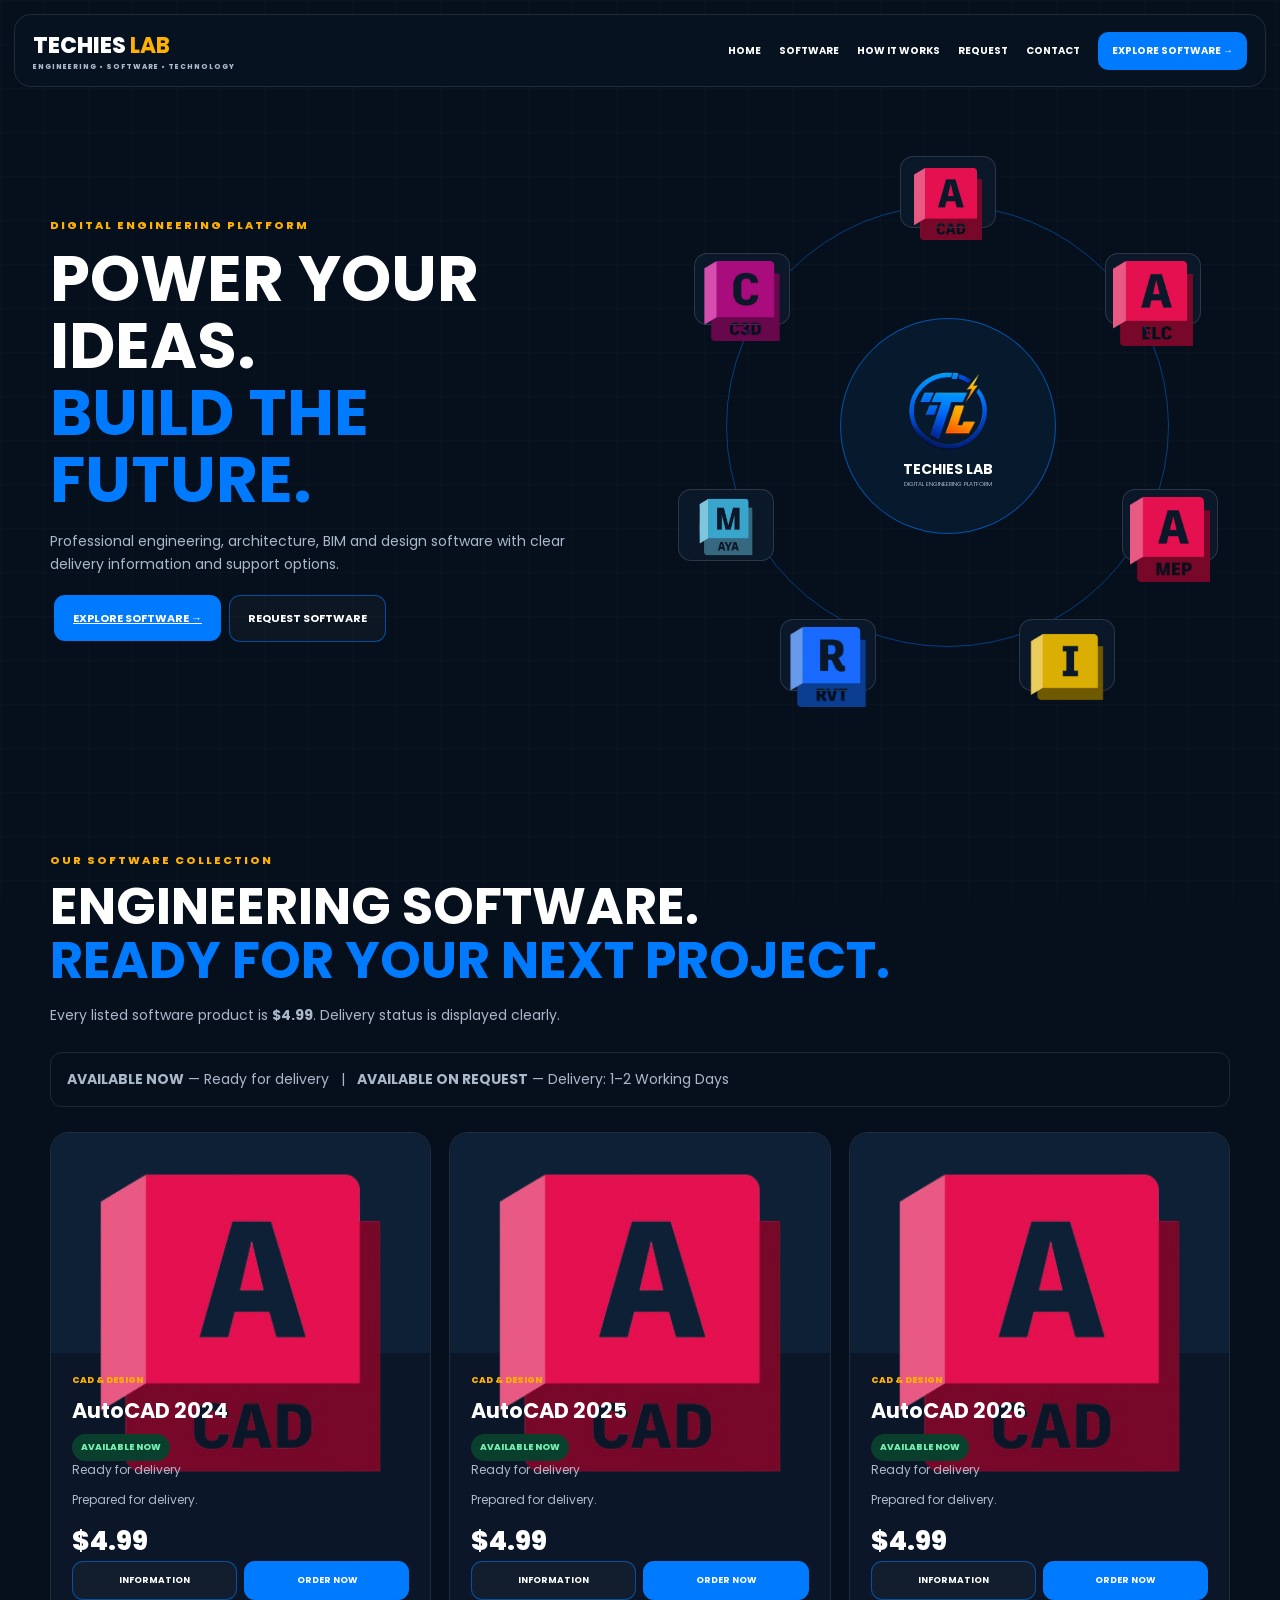
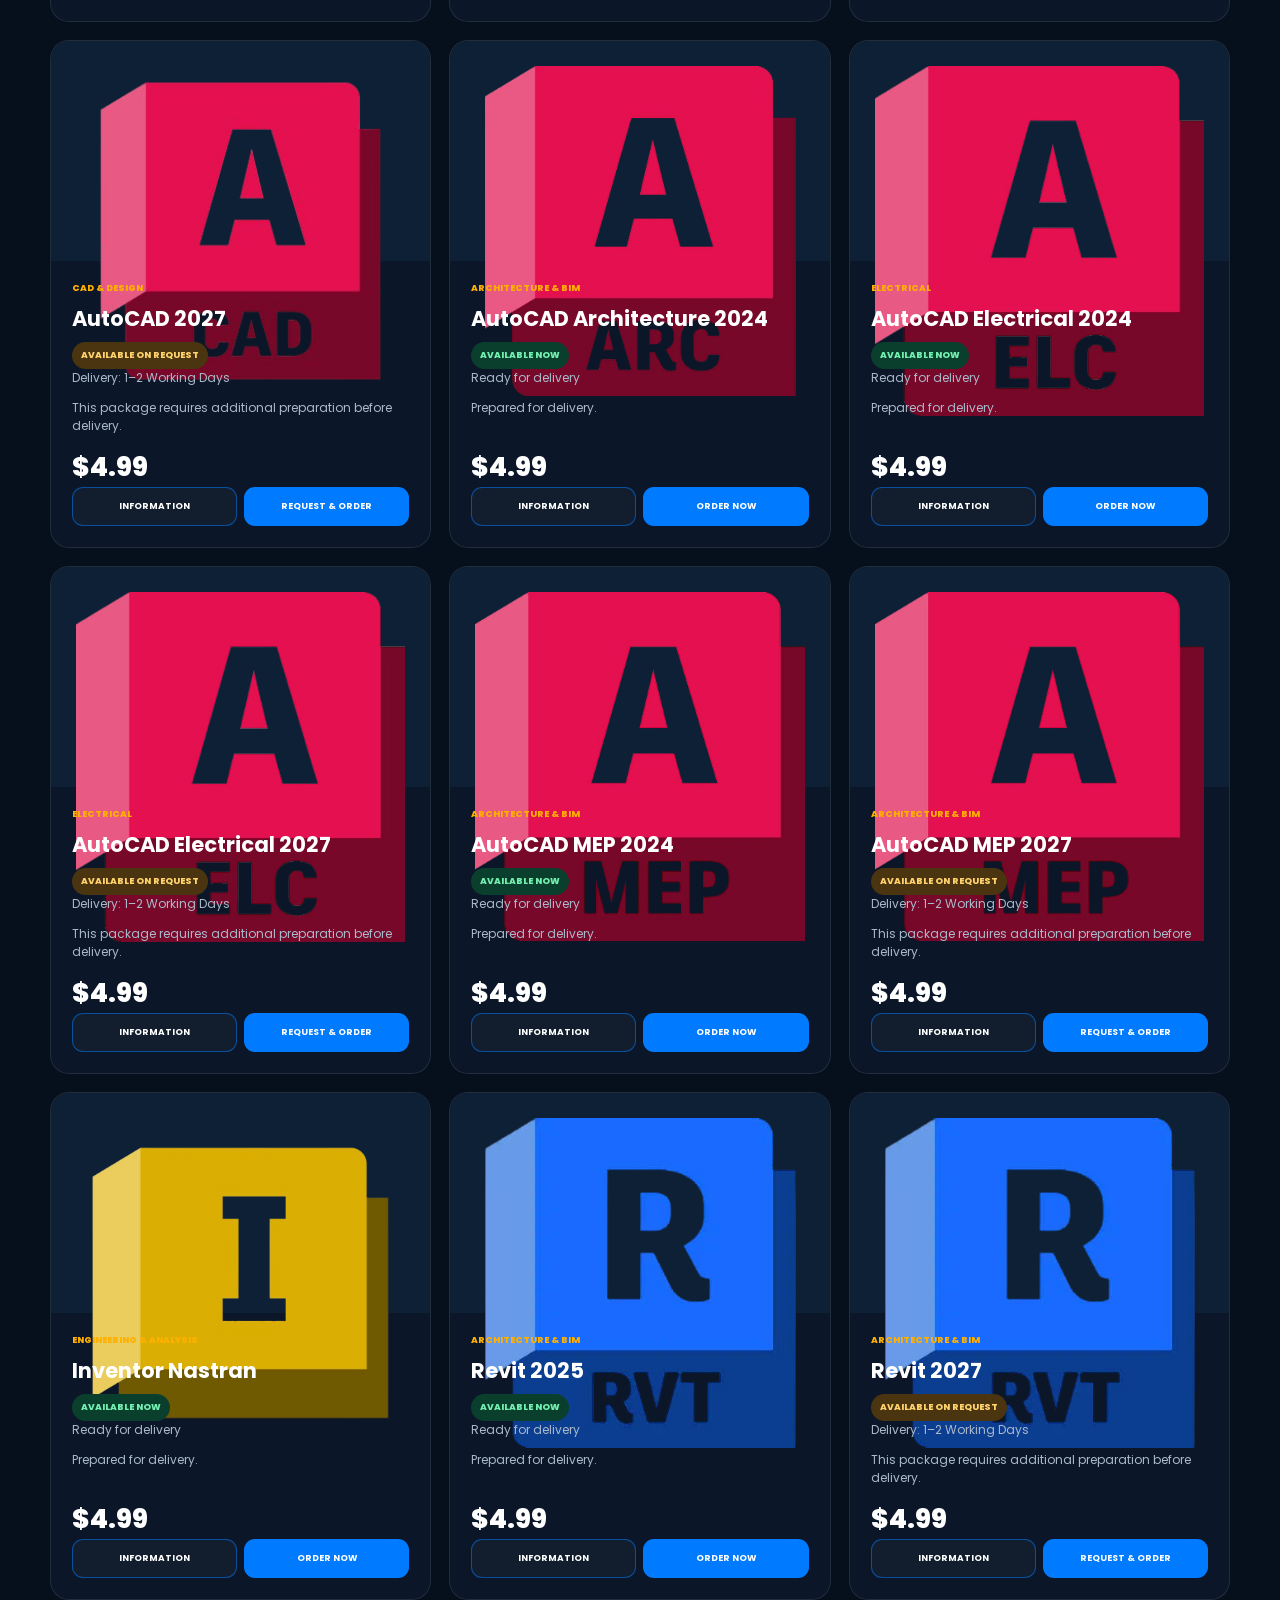
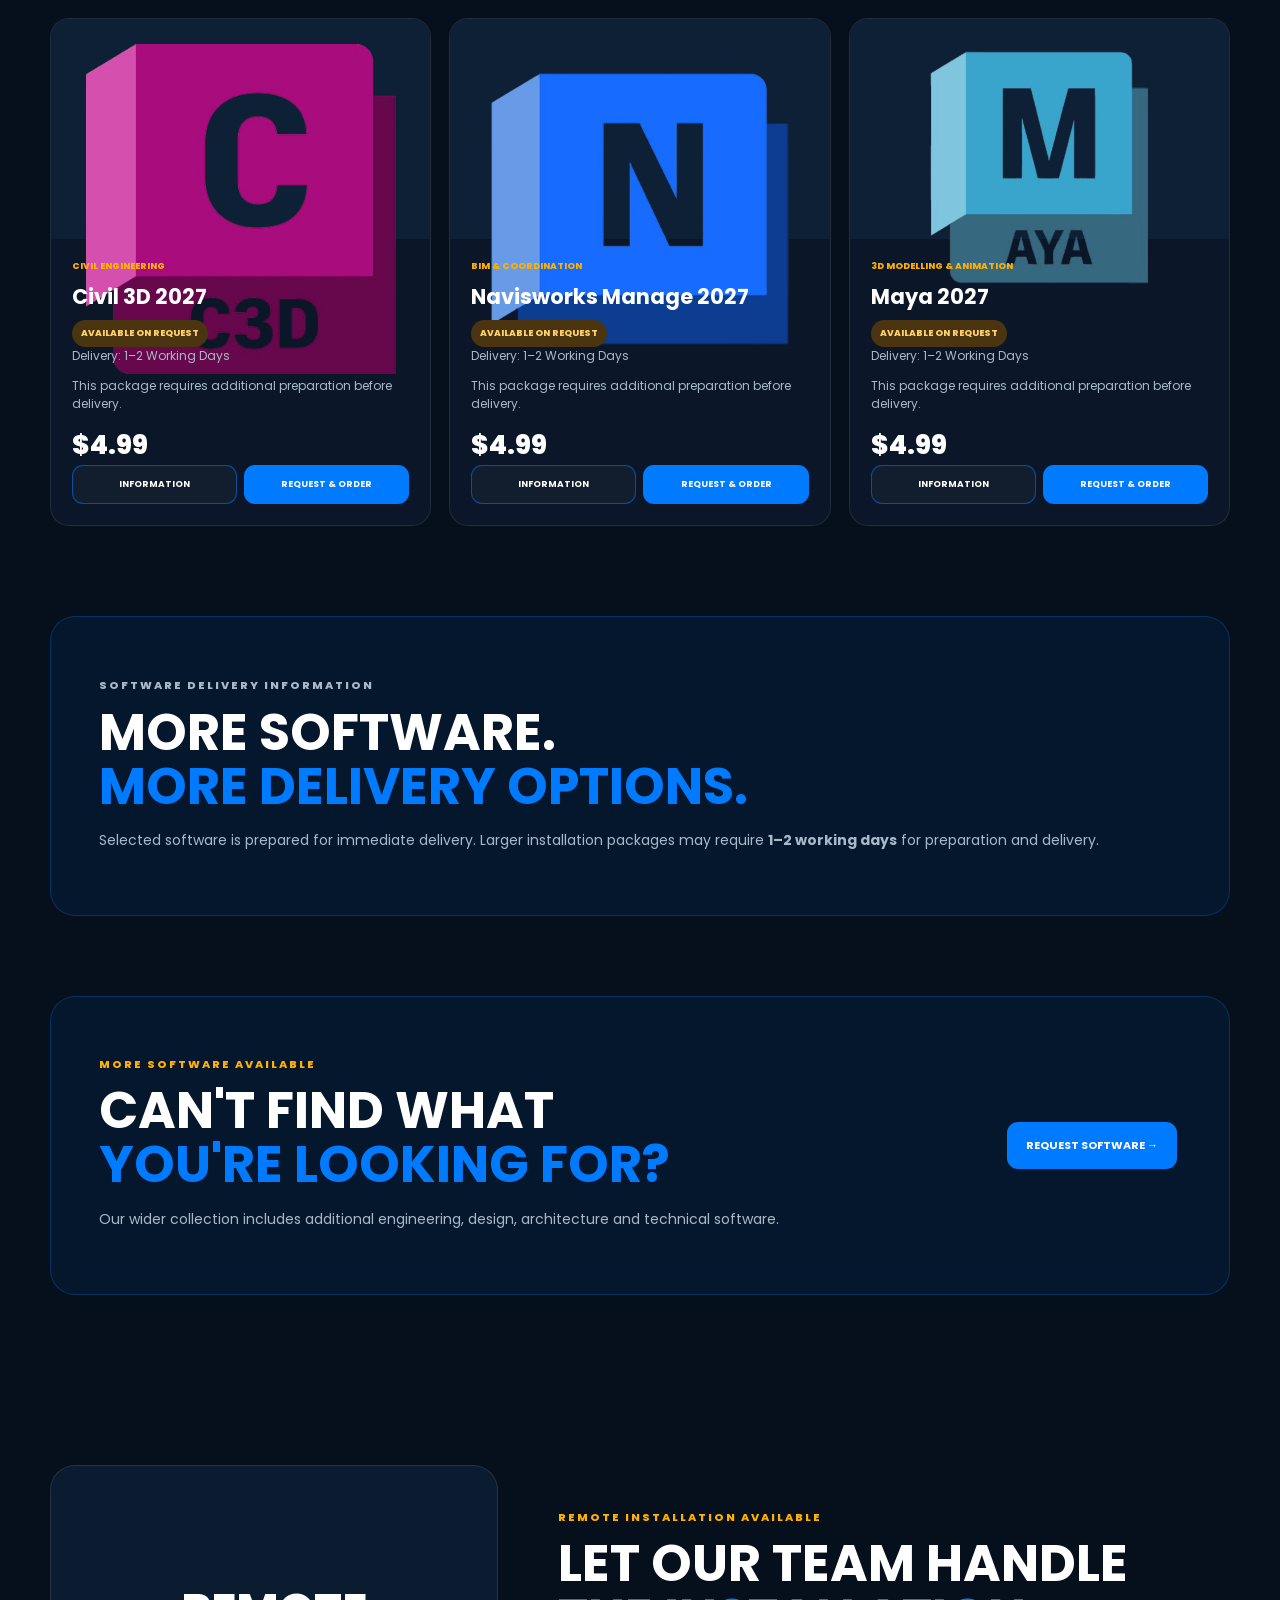
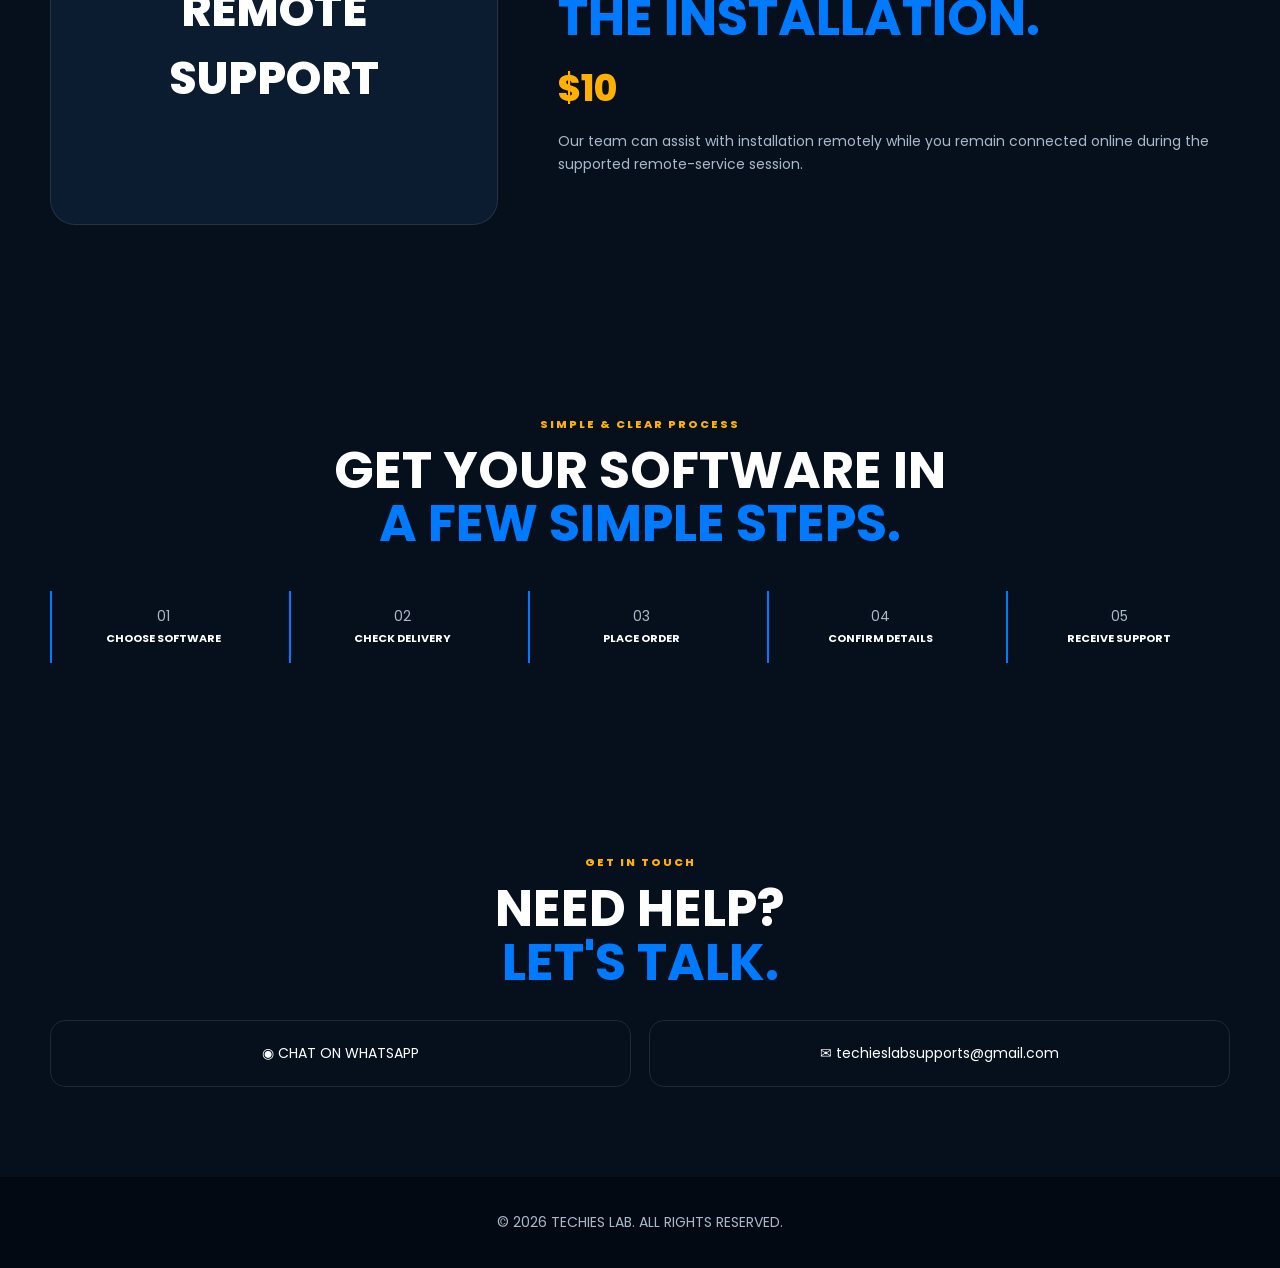
==== commit 41515532: "Update index.html" ====
--- a/index.html
+++ b/index.html
@@ -11,4 +11,4 @@
 <section id="contact" class="wrap section center"><p class="eyebrow">GET IN TOUCH</p><h2>NEED HELP?<br><em>LET'S TALK.</em></h2><div class="contacts"><a href="https://wa.me/2349071766222">◉ CHAT ON WHATSAPP</a><a href="mailto:techieslabsupports@gmail.com">✉ techieslabsupports@gmail.com</a></div></section></main>
 <footer>© 2026 TECHIES LAB. ALL RIGHTS RESERVED.</footer>
 <div class="backdrop" onclick="closeAll()"></div><div class="modal" id="requestModal"><button onclick="closeAll()">×</button><p class="eyebrow">SOFTWARE REQUEST</p><h2>REQUEST A SOFTWARE</h2><form id="requestForm"><input required name="name" placeholder="Full Name"><input required type="email" name="email" placeholder="Email Address"><input required name="software" placeholder="Software Name"><select name="version"><option value="">Version Needed</option><option>2024</option><option>2025</option><option>2026</option><option>2027</option><option>Other</option></select><select name="category"><option value="">Software Category</option><option>Engineering & Design</option><option>Architecture & BIM</option><option>Electrical</option><option>Mechanical</option><option>3D Modelling & Animation</option></select><textarea name="details" placeholder="Additional details"></textarea><button class="btn primary">SEND REQUEST →</button></form></div>
-<div class="modal" id="infoModal"><button onclick="closeAll()">×</button><div id="infoBody"></div></div><div class="modal" id="orderModal"><button onclick="closeAll()">×</button><div id="orderBody"></div></div><script src="script.js"></script></body></html>+<div class="modal" id="infoModal"><button onclick="closeAll()">×</button><div id="infoBody"></div></div><div class="modal" id="orderModal"><button onclick="closeAll()">×</button><div id="orderBody"></div></div><script src="https://js.paystack.co/v2/inline.js"></script><script src="script.js"></script></body></html>
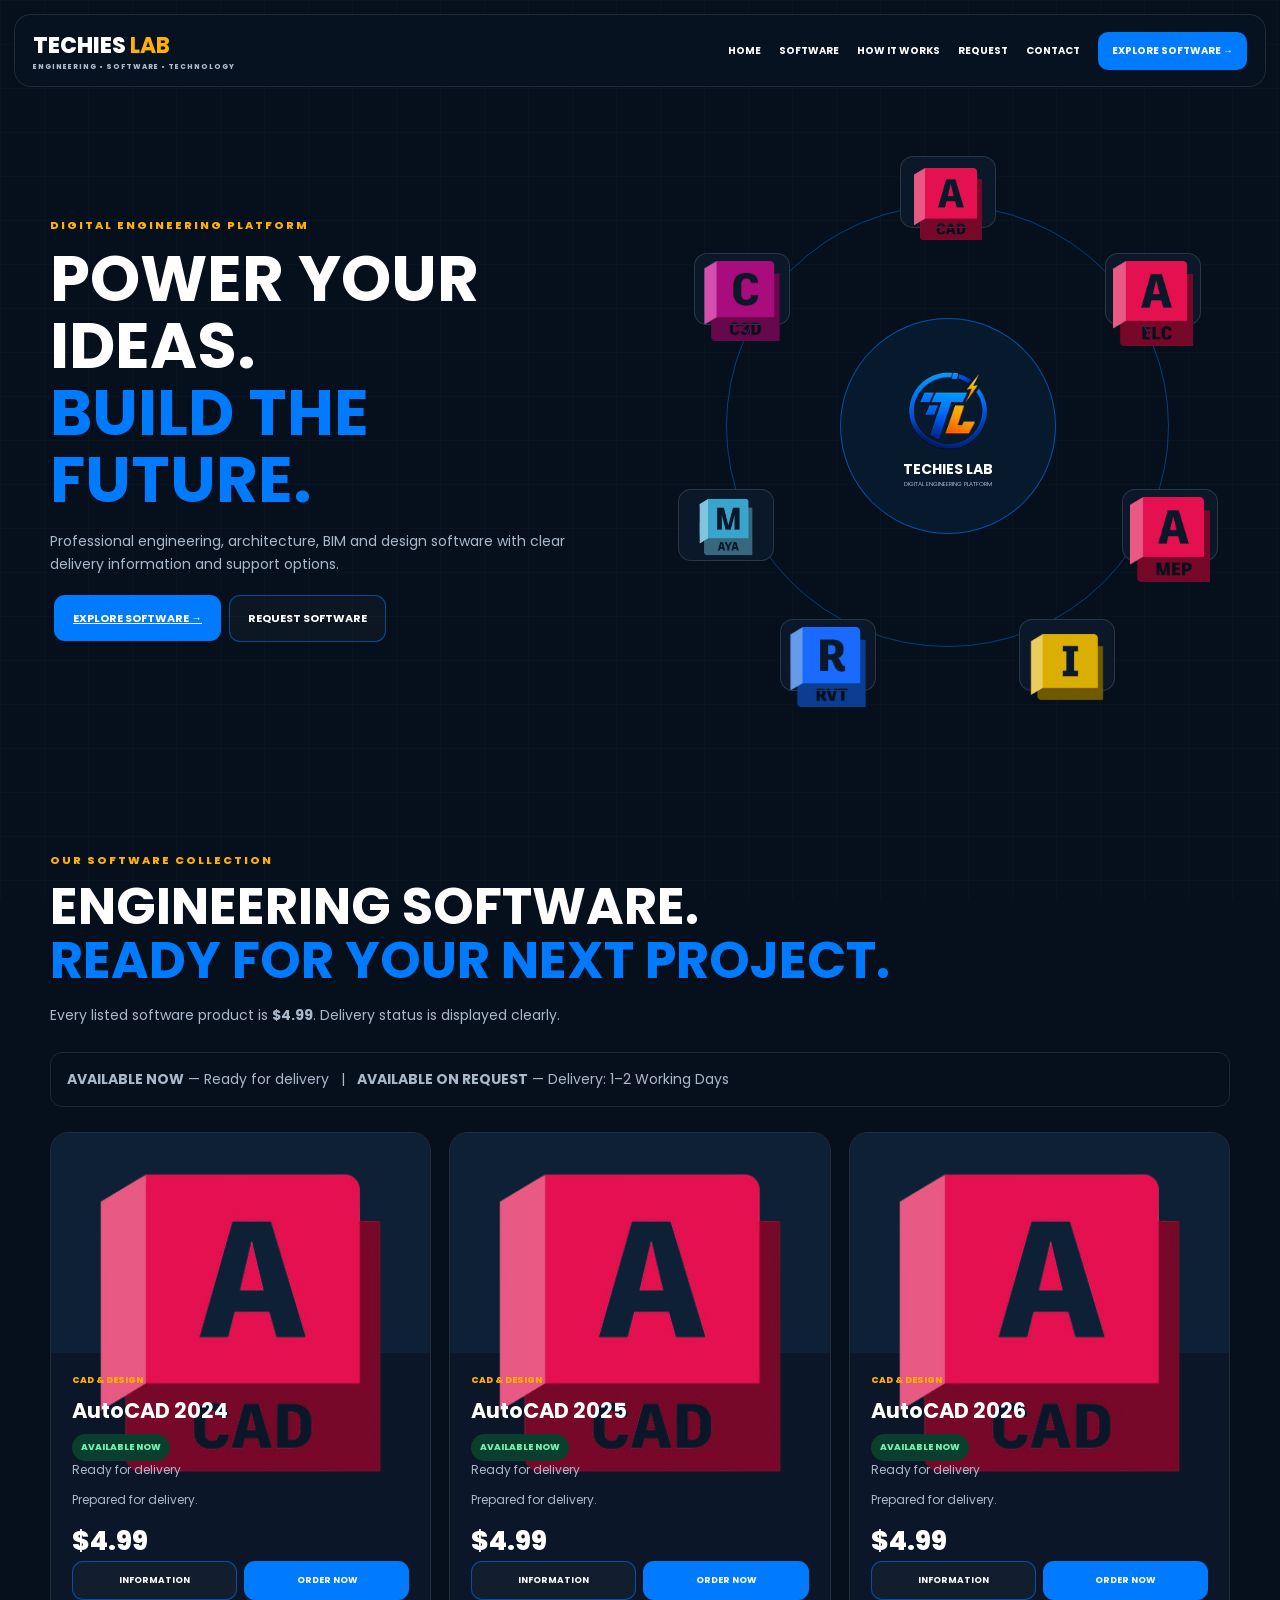
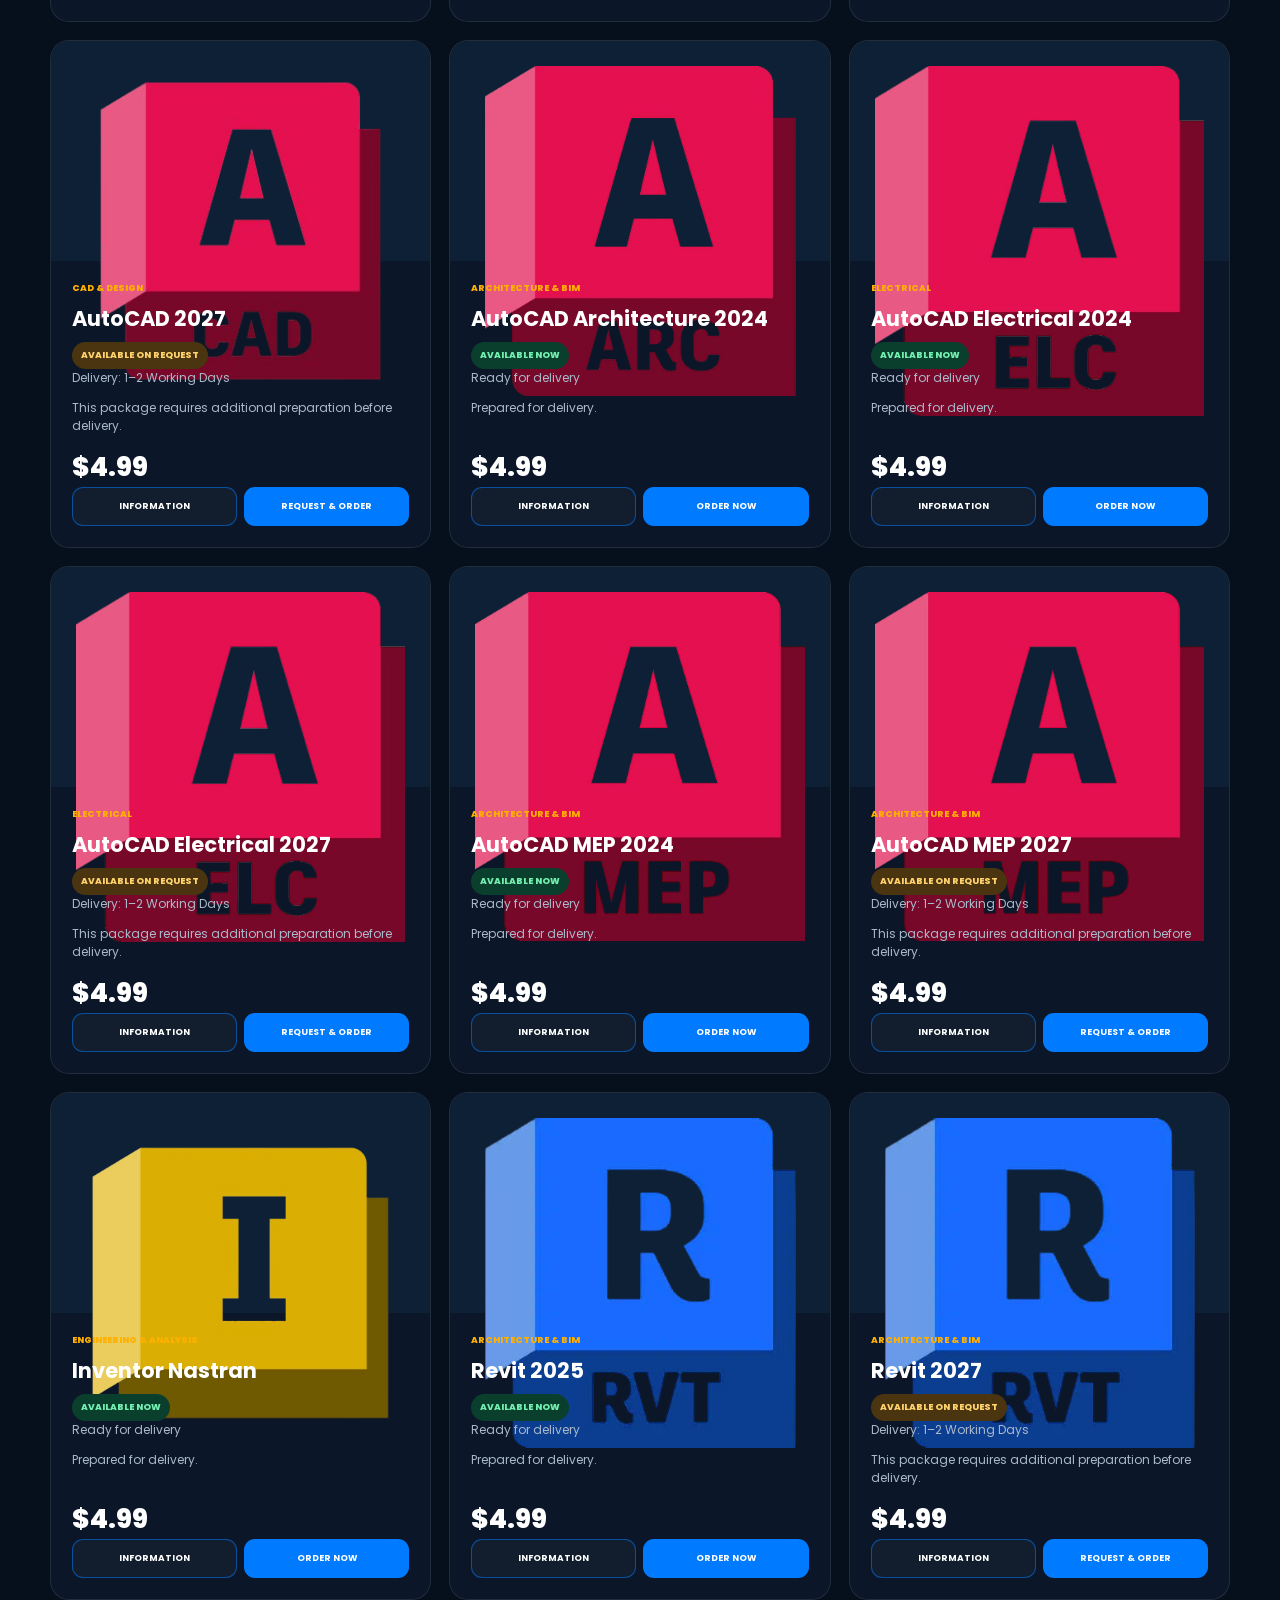
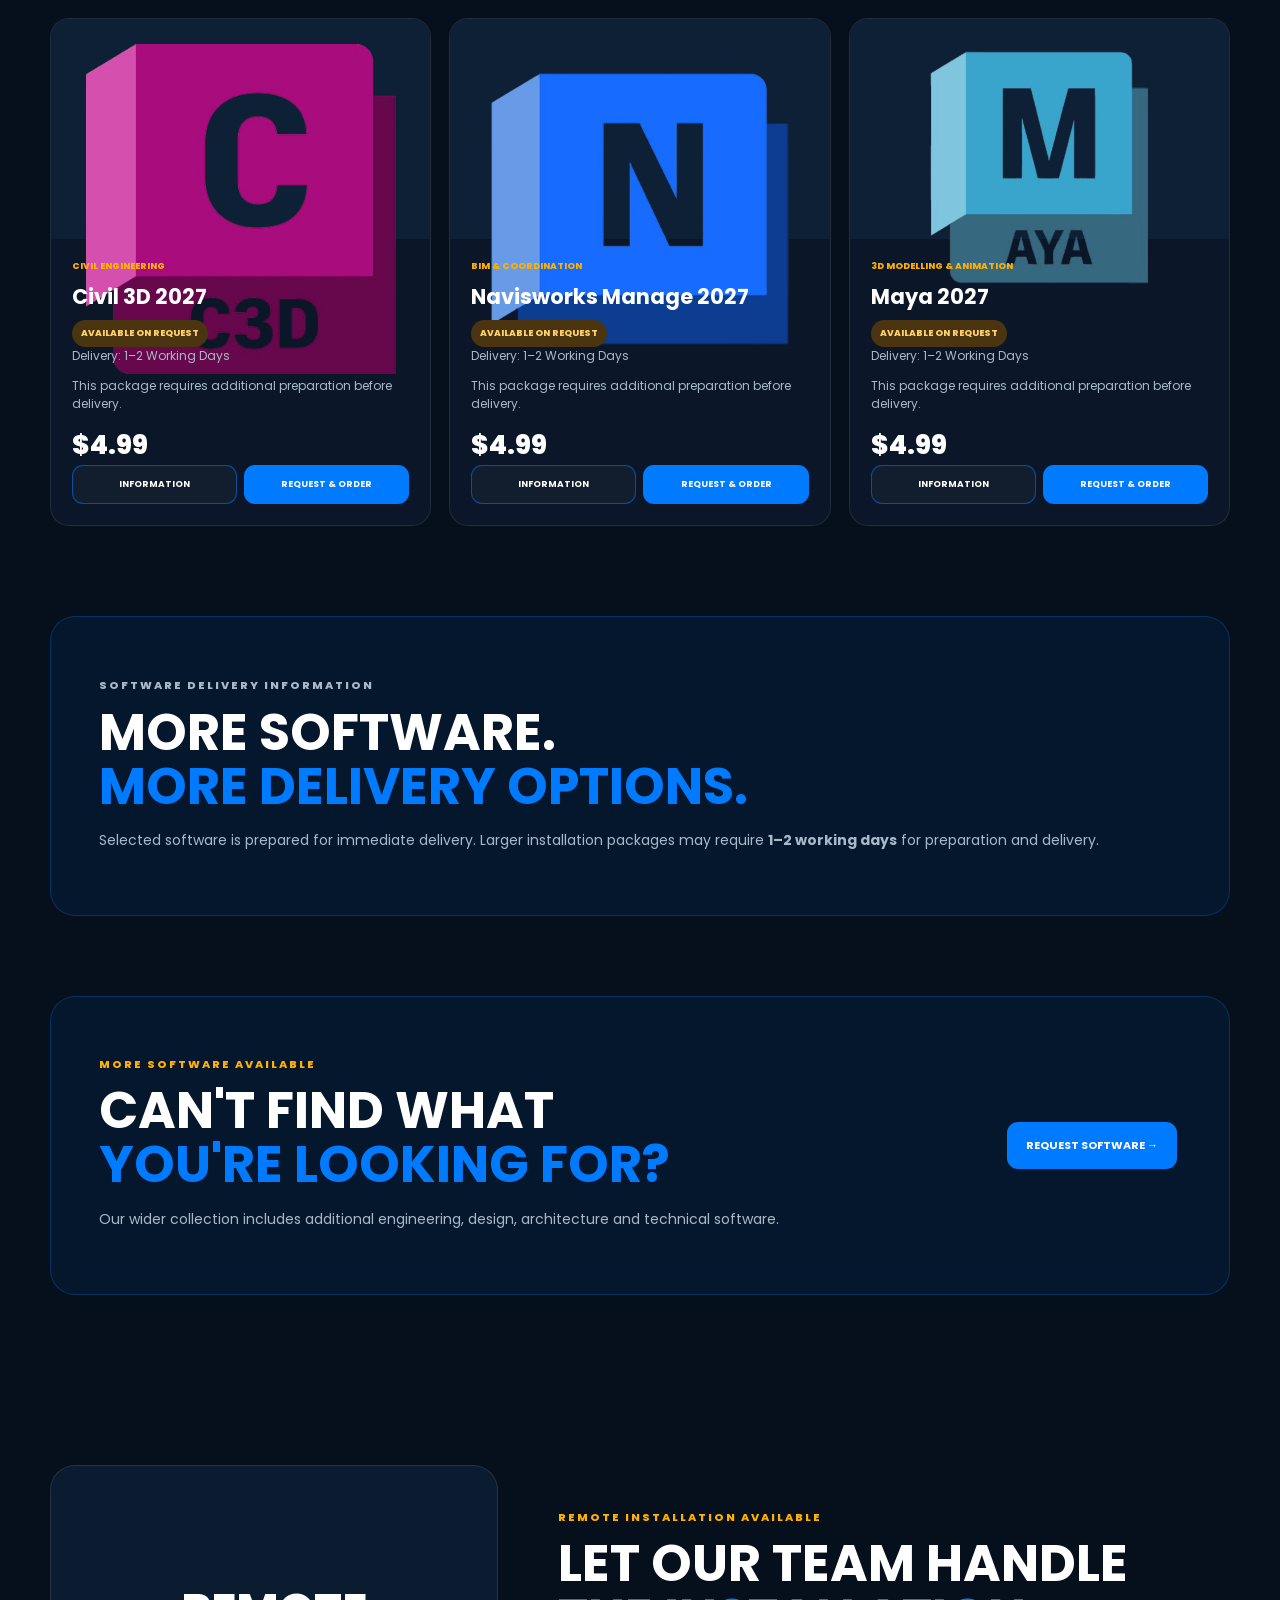
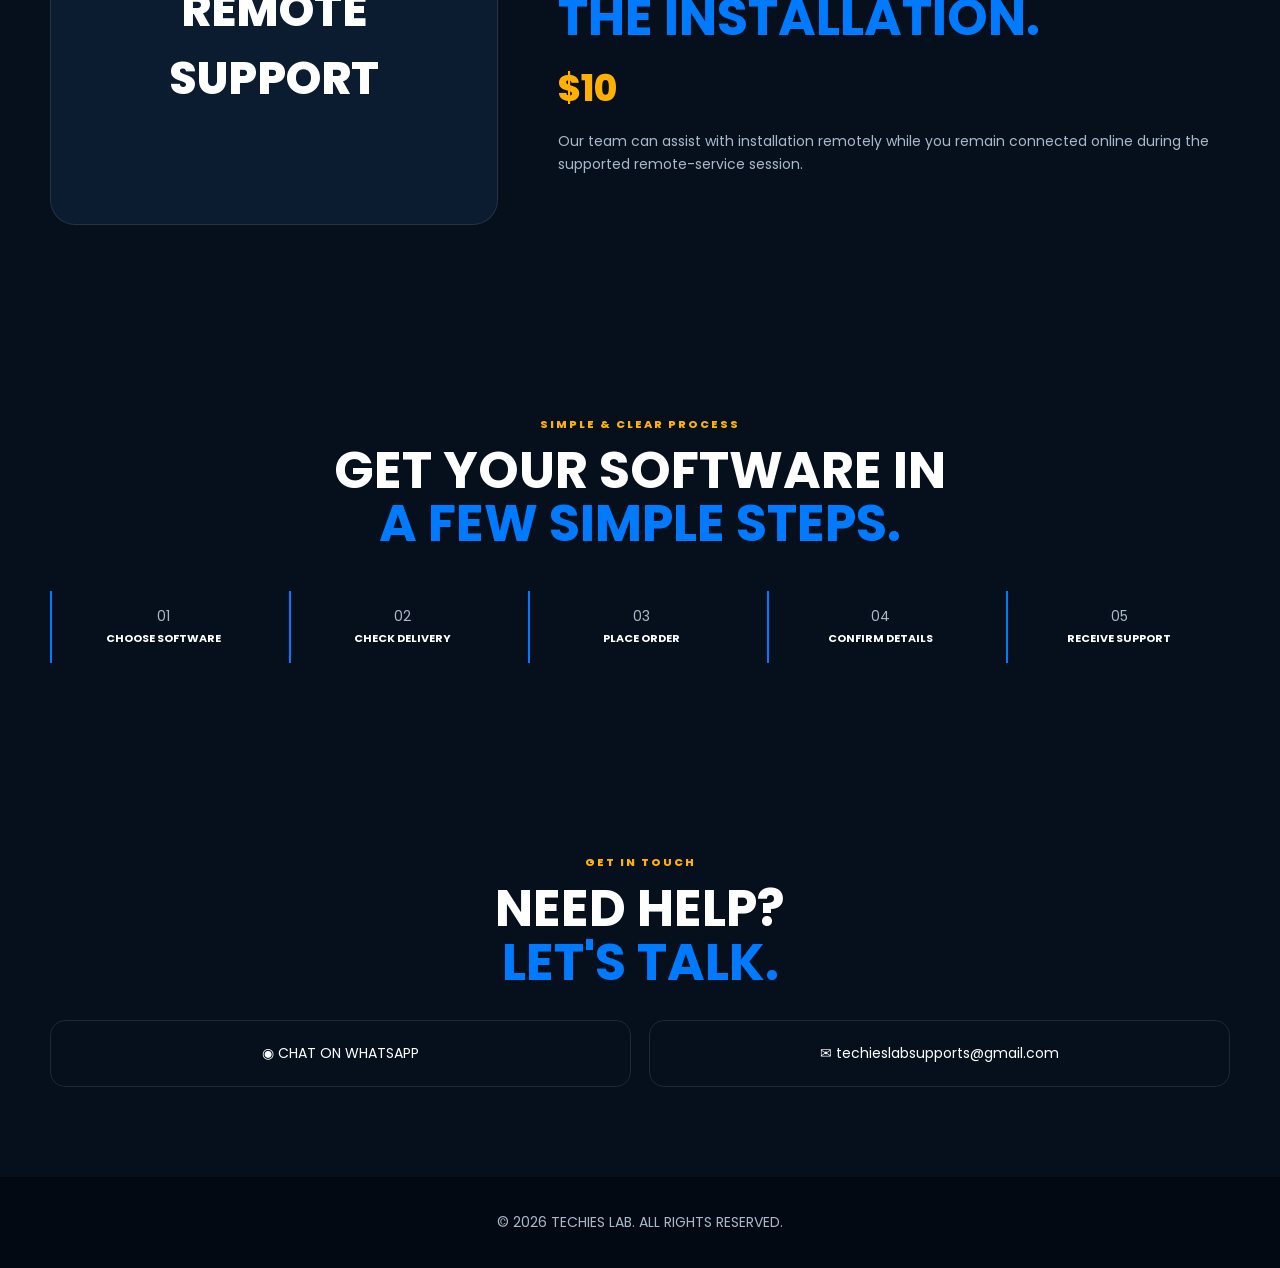
==== commit 7b4a6a07: "Update index.html" ====
--- a/index.html
+++ b/index.html
@@ -10,5 +10,5 @@
 <section id="how" class="wrap section center"><p class="eyebrow">SIMPLE & CLEAR PROCESS</p><h2>GET YOUR SOFTWARE IN<br><em>A FEW SIMPLE STEPS.</em></h2><div class="steps"><div>01<br><b>CHOOSE SOFTWARE</b></div><div>02<br><b>CHECK DELIVERY</b></div><div>03<br><b>PLACE ORDER</b></div><div>04<br><b>CONFIRM DETAILS</b></div><div>05<br><b>RECEIVE SUPPORT</b></div></div></section>
 <section id="contact" class="wrap section center"><p class="eyebrow">GET IN TOUCH</p><h2>NEED HELP?<br><em>LET'S TALK.</em></h2><div class="contacts"><a href="https://wa.me/2349071766222">◉ CHAT ON WHATSAPP</a><a href="mailto:techieslabsupports@gmail.com">✉ techieslabsupports@gmail.com</a></div></section></main>
 <footer>© 2026 TECHIES LAB. ALL RIGHTS RESERVED.</footer>
-<div class="backdrop" onclick="closeAll()"></div><div class="modal" id="requestModal"><button onclick="closeAll()">×</button><p class="eyebrow">SOFTWARE REQUEST</p><h2>REQUEST A SOFTWARE</h2><form id="requestForm"><input required name="name" placeholder="Full Name"><input required type="email" name="email" placeholder="Email Address"><input required name="software" placeholder="Software Name"><select name="version"><option value="">Version Needed</option><option>2024</option><option>2025</option><option>2026</option><option>2027</option><option>Other</option></select><select name="category"><option value="">Software Category</option><option>Engineering & Design</option><option>Architecture & BIM</option><option>Electrical</option><option>Mechanical</option><option>3D Modelling & Animation</option></select><textarea name="details" placeholder="Additional details"></textarea><button class="btn primary">SEND REQUEST →</button></form></div>
+<div class="backdrop" onclick="closeAll()"></div><div class="modal" id="requestModal"><button onclick="closeAll()">×</button><p class="eyebrow">SOFTWARE REQUEST</p><h2>REQUEST A SOFTWARE</h2><form id="requestForm"><input required name="name" placeholder="Full Name"><input required type="email" name="email" placeholder="Email Address"><input required name="software" placeholder="Software Name"><select name="version"><option value="">Version Needed</option><option>2024</option><option>2025</option><option>2026</option><option>2027</option><option>Other</option></select><select name="category"><option value="">Software Category</option><option>Engineering & Design</option><option>Architecture & BIM</option><option>Electrical</option><option>Mechanical</option><option>3D Modelling & Animation</option></select><textarea name="details" placeholder="Additional details"></textarea><button type="submit" class="btn primary">SEND REQUEST →</button></form></div>
 <div class="modal" id="infoModal"><button onclick="closeAll()">×</button><div id="infoBody"></div></div><div class="modal" id="orderModal"><button onclick="closeAll()">×</button><div id="orderBody"></div></div><script src="https://js.paystack.co/v2/inline.js"></script><script src="script.js"></script></body></html>
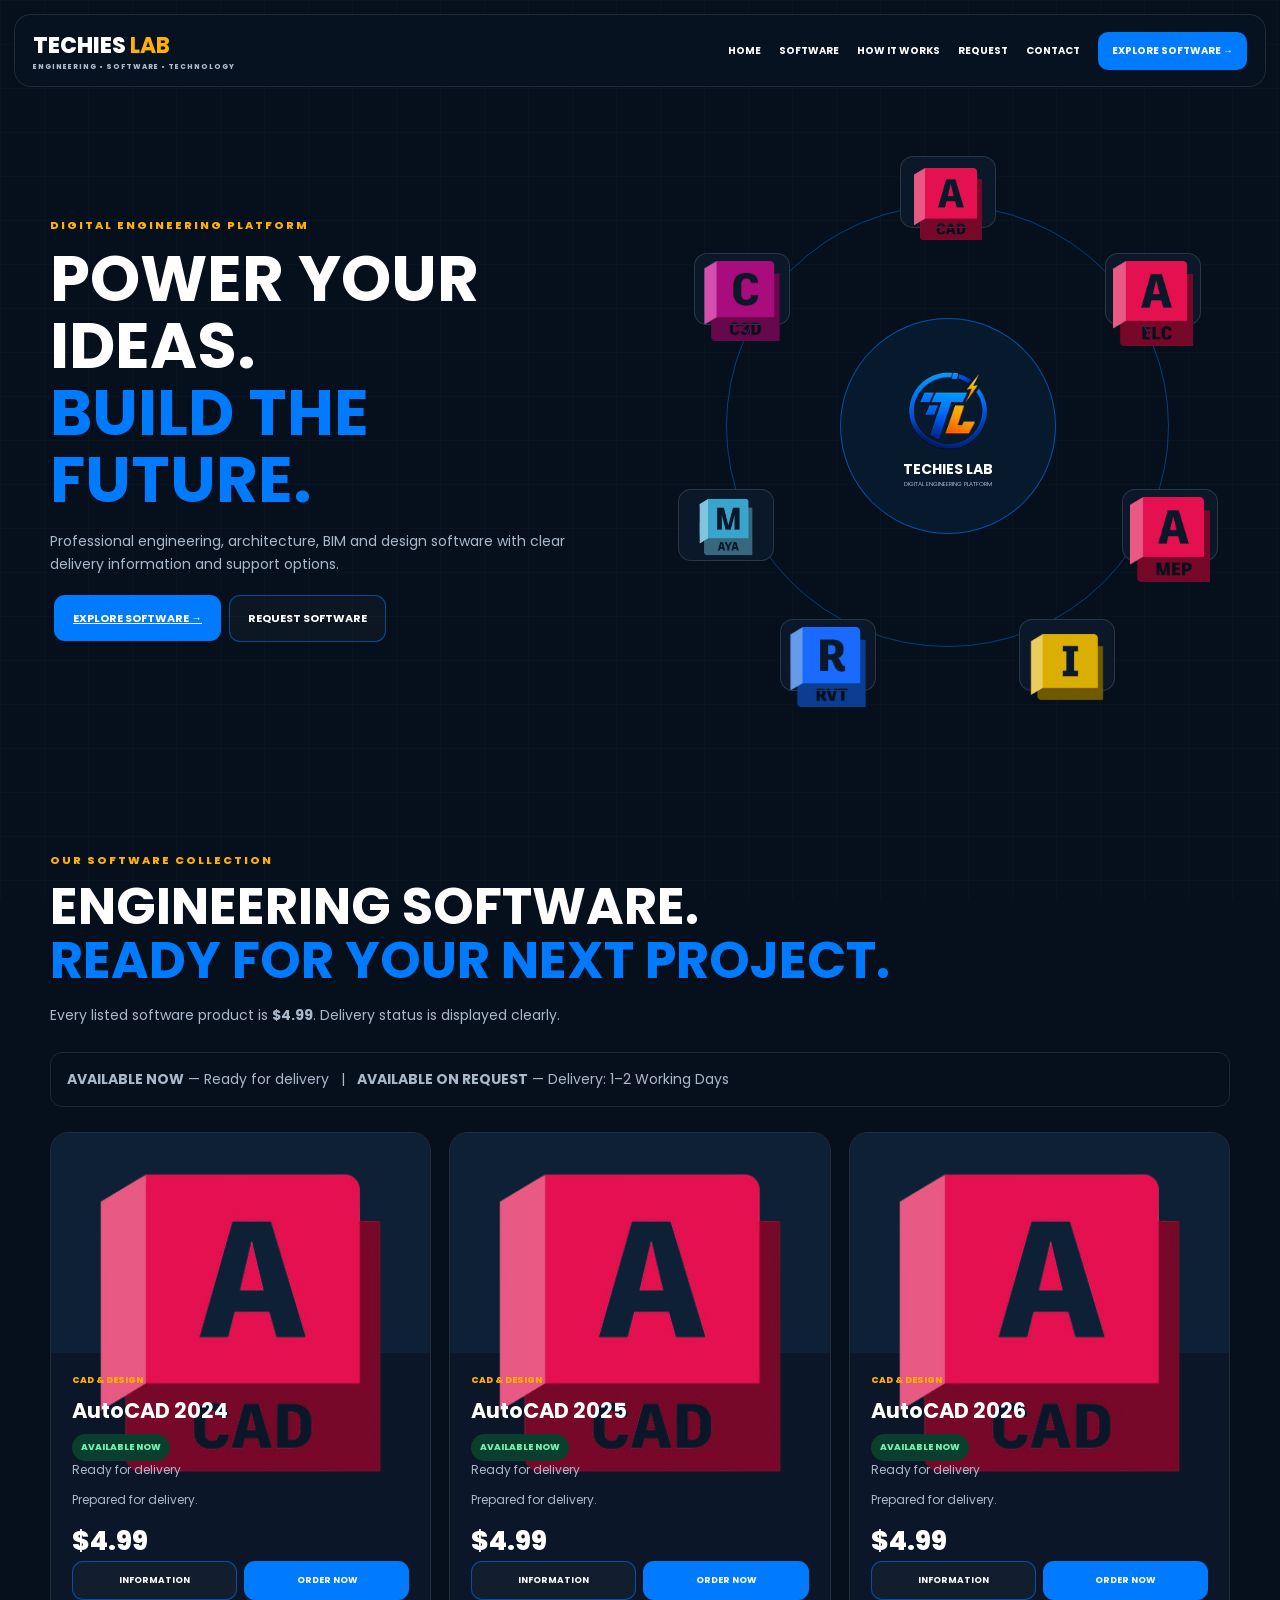
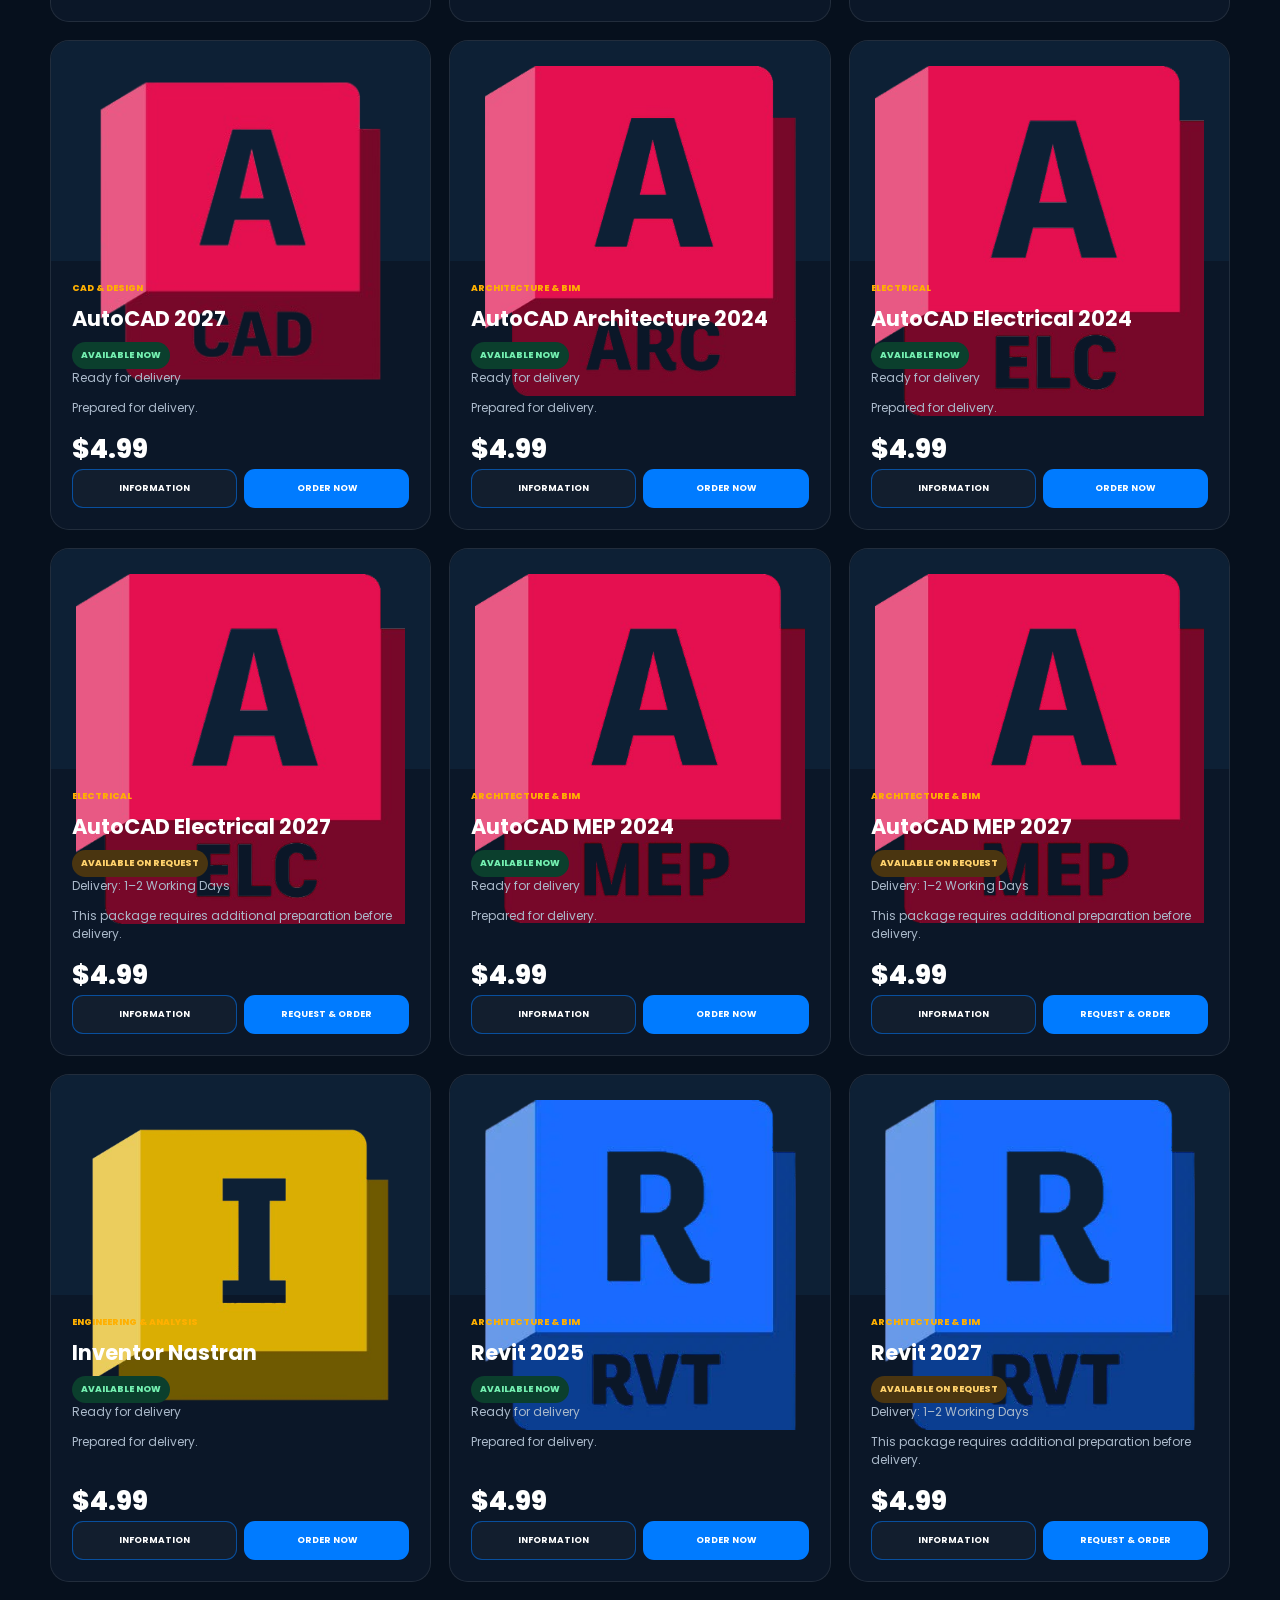
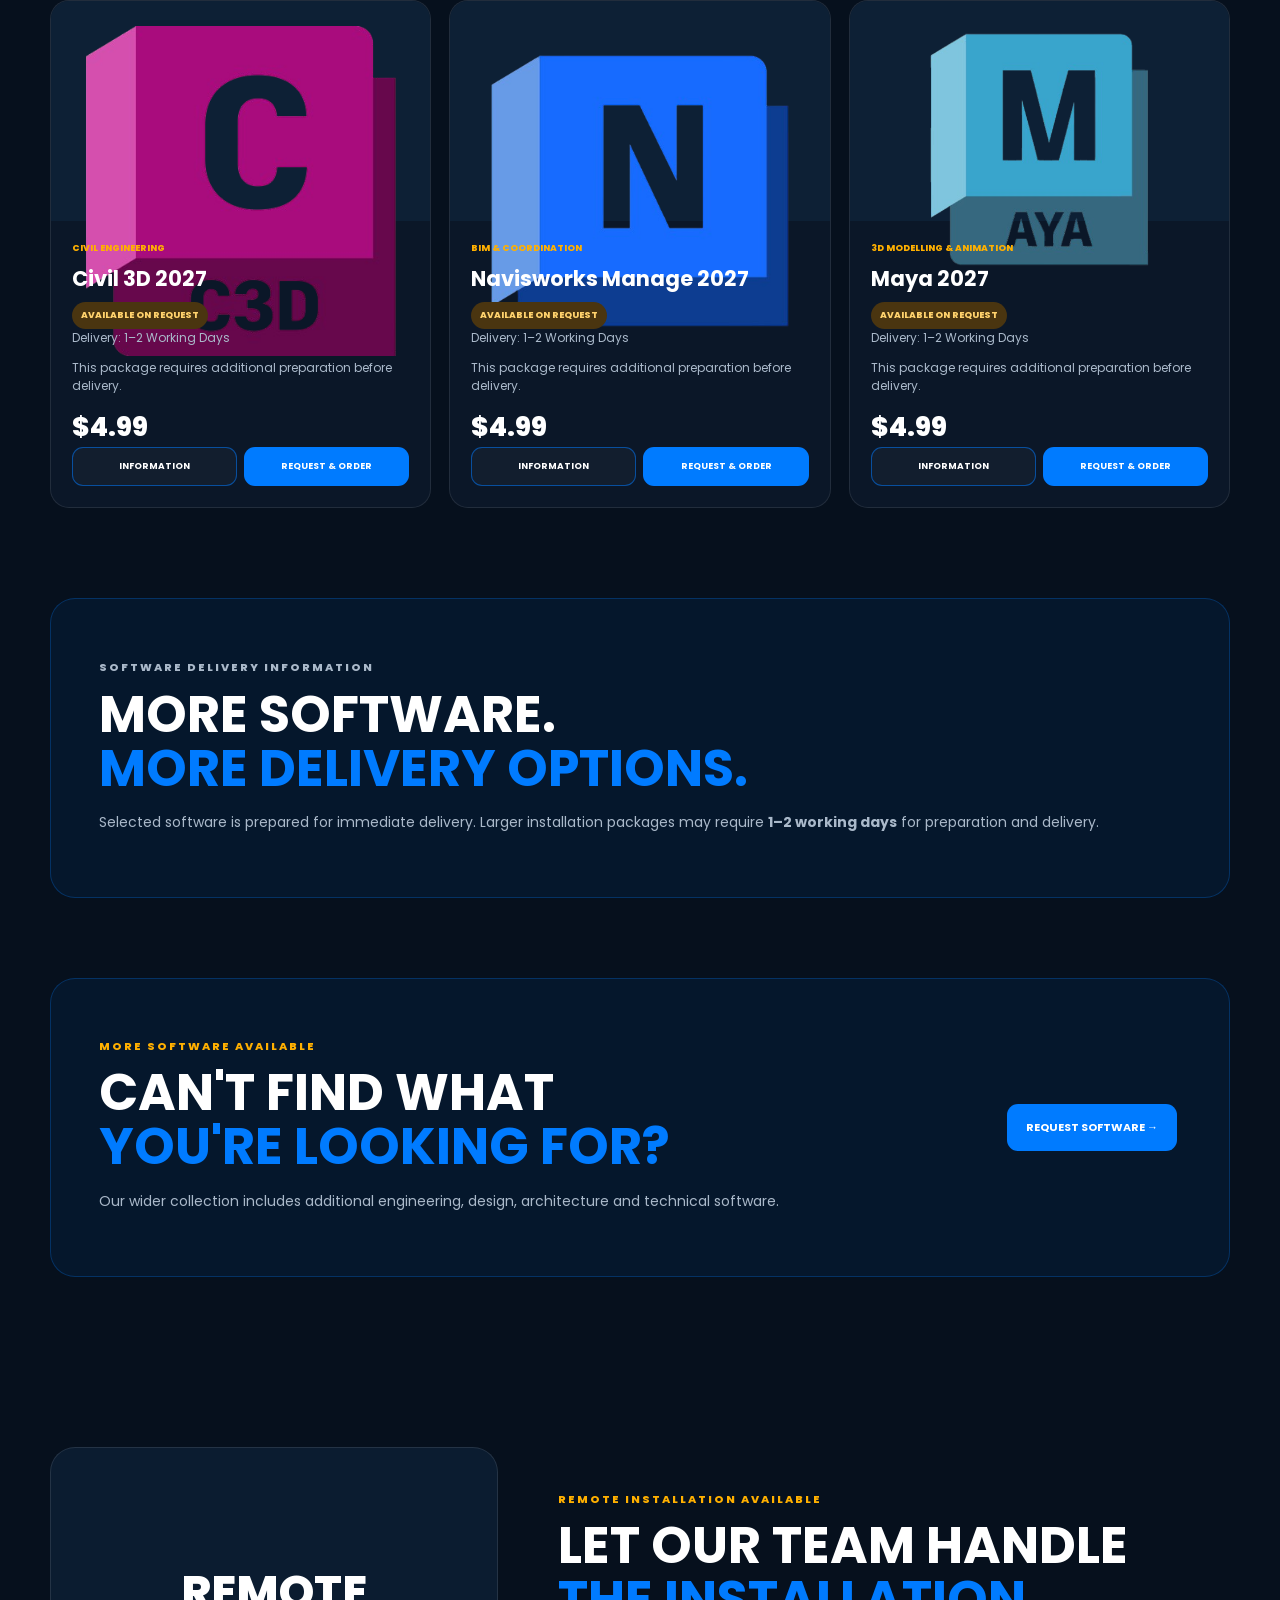
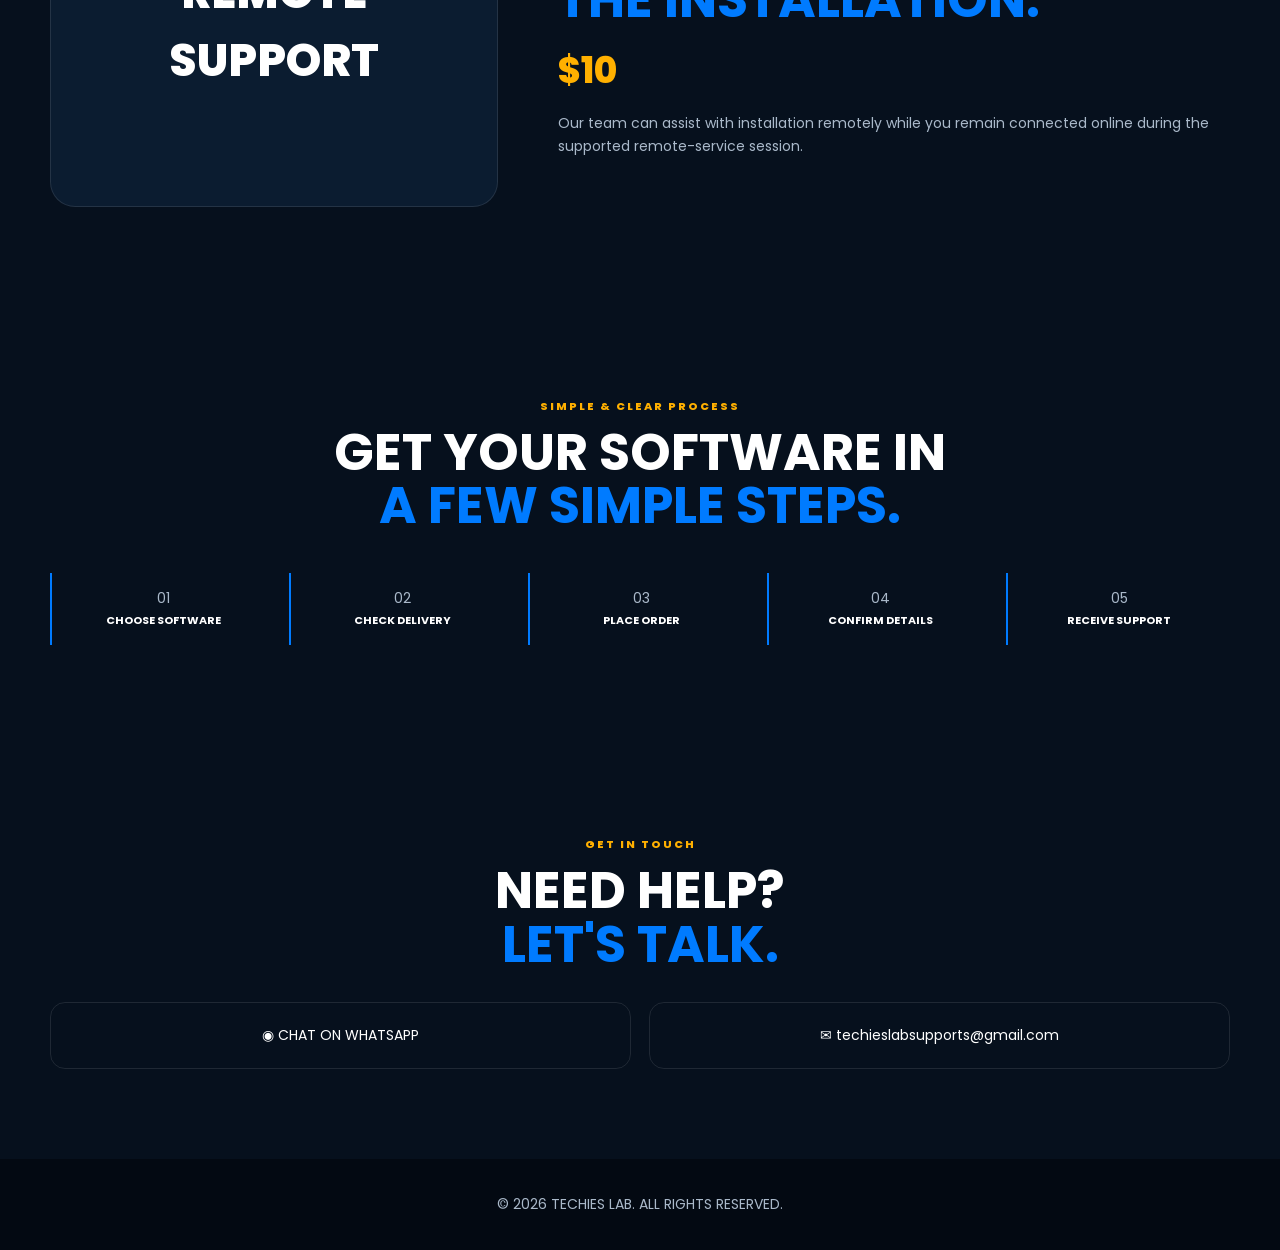
==== commit 5c6d8bd7: "Update index.html" ====
--- a/index.html
+++ b/index.html
@@ -11,4 +11,4 @@
 <section id="contact" class="wrap section center"><p class="eyebrow">GET IN TOUCH</p><h2>NEED HELP?<br><em>LET'S TALK.</em></h2><div class="contacts"><a href="https://wa.me/2349071766222">◉ CHAT ON WHATSAPP</a><a href="mailto:techieslabsupports@gmail.com">✉ techieslabsupports@gmail.com</a></div></section></main>
 <footer>© 2026 TECHIES LAB. ALL RIGHTS RESERVED.</footer>
 <div class="backdrop" onclick="closeAll()"></div><div class="modal" id="requestModal"><button onclick="closeAll()">×</button><p class="eyebrow">SOFTWARE REQUEST</p><h2>REQUEST A SOFTWARE</h2><form id="requestForm"><input required name="name" placeholder="Full Name"><input required type="email" name="email" placeholder="Email Address"><input required name="software" placeholder="Software Name"><select name="version"><option value="">Version Needed</option><option>2024</option><option>2025</option><option>2026</option><option>2027</option><option>Other</option></select><select name="category"><option value="">Software Category</option><option>Engineering & Design</option><option>Architecture & BIM</option><option>Electrical</option><option>Mechanical</option><option>3D Modelling & Animation</option></select><textarea name="details" placeholder="Additional details"></textarea><button type="submit" class="btn primary">SEND REQUEST →</button></form></div>
-<div class="modal" id="infoModal"><button onclick="closeAll()">×</button><div id="infoBody"></div></div><div class="modal" id="orderModal"><button onclick="closeAll()">×</button><div id="orderBody"></div></div><script src="https://js.paystack.co/v2/inline.js"></script><script src="script.js"></script></body></html>
+<div class="modal" id="infoModal"><button onclick="closeAll()">×</button><div id="infoBody"></div></div><div class="modal" id="orderModal"><button onclick="closeAll()">×</button><div id="orderBody"></div></div><script src="https://js.paystack.co/v2/inline.js"></script><script src="https://checkout.flutterwave.com/v3.js"></script><script src="script.js"></script></body></html>
